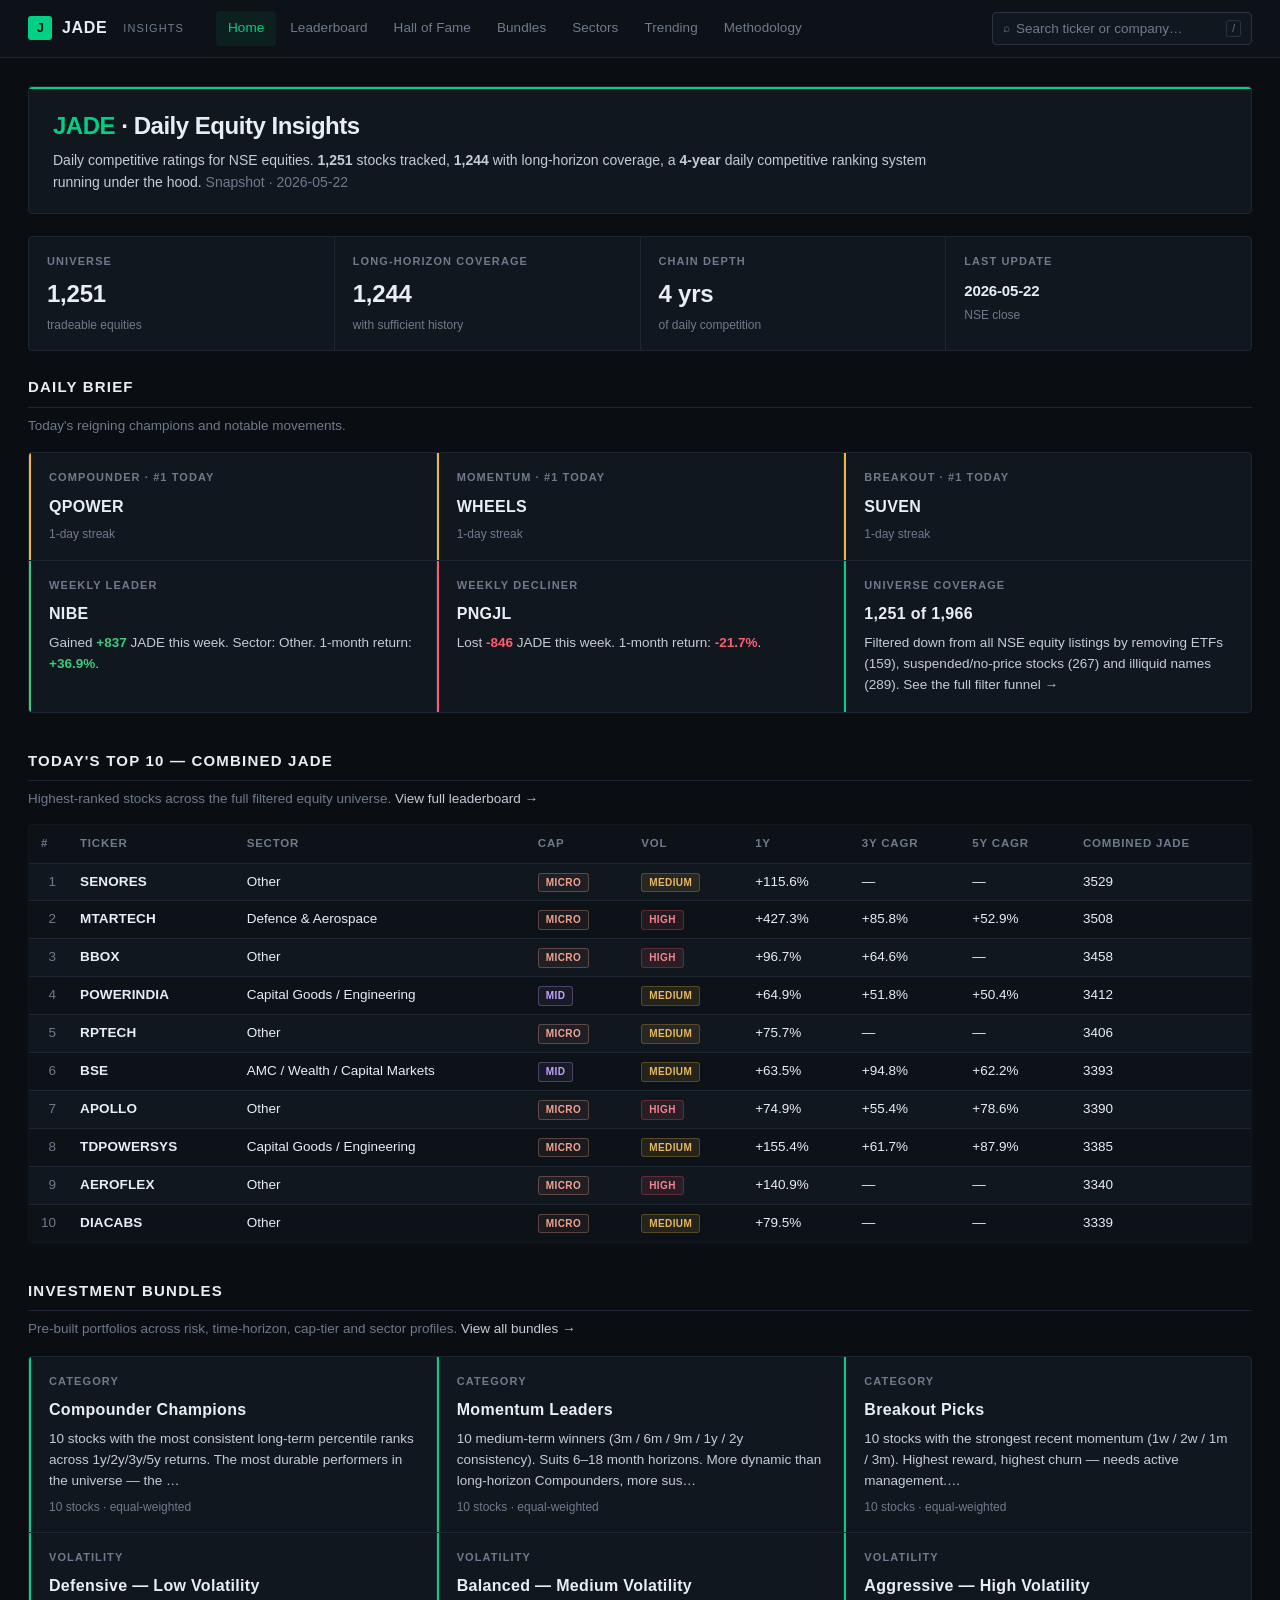
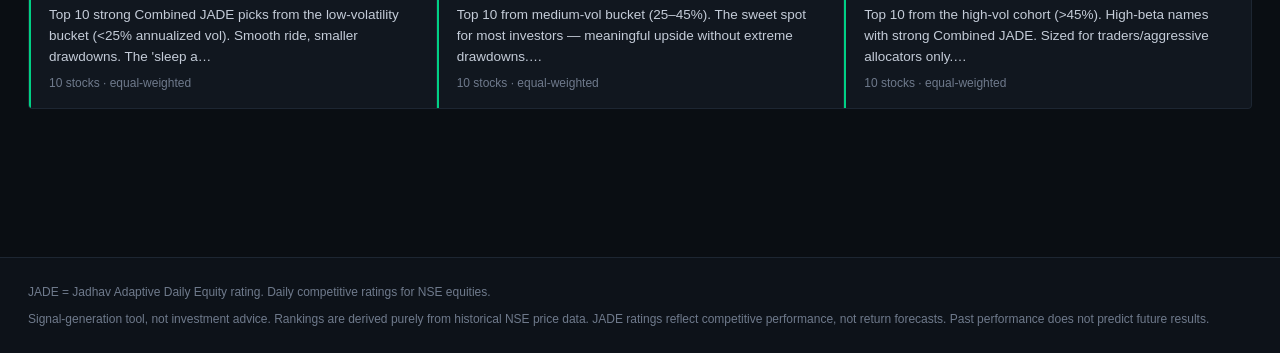
==== index.html @ 3bc1bd74 "update24th May 2026 - Nightly" ====
<!doctype html>
<html lang="en">
<head>
<meta charset="utf-8">
<meta name="viewport" content="width=device-width, initial-scale=1">
<title>Home — JADE Insights</title>
<link rel="stylesheet" href="css/site.css">
<script src="data.js"></script>
<script src="js/site.js" defer></script>

</head>
<body>

<div class="nav">
  <div class="nav-inner">
    <a class="brand" href="index.html">
      <span class="mark">J</span>
      <span class="logo">JADE</span>
      <span class="tagline">Insights</span>
    </a>
    <div class="nav-links"><a href="index.html" class="active">Home</a><a href="leaderboard.html" class="">Leaderboard</a><a href="hall_of_fame.html" class="">Hall of Fame</a><a href="bundles.html" class="">Bundles</a><a href="sectors.html" class="">Sectors</a><a href="trending.html" class="">Trending</a><a href="methodology.html" class="">Methodology</a></div>
    <div class="nav-search">
      <span class="icon">⌕</span>
      <input id="global-search" type="text" placeholder="Search ticker or company…"
             autocomplete="off" spellcheck="false" />
      <span class="kbd">/</span>
      <div id="search-dropdown"></div>
    </div>
  </div>
</div>

<main>

<section class="hero">
  <h1><span class="accent">JADE</span> · Daily Equity Insights</h1>
  <p>Daily competitive ratings for NSE equities. <b>1,251</b> stocks tracked,
     <b>1,244</b> with long-horizon coverage,
     a <b>4-year</b> daily competitive ranking system running under the hood.
     <span class="dim">Snapshot · 2026-05-22</span></p>
</section>

<div class="stat-strip">
  <div class="stat-card">
    <div class="lbl">Universe</div>
    <div class="val">1,251</div>
    <div class="sub">tradeable equities</div>
  </div>
  <div class="stat-card">
    <div class="lbl">Long-horizon coverage</div>
    <div class="val">1,244</div>
    <div class="sub">with sufficient history</div>
  </div>
  <div class="stat-card">
    <div class="lbl">Chain depth</div>
    <div class="val">4 yrs</div>
    <div class="sub">of daily competition</div>
  </div>
  <div class="stat-card">
    <div class="lbl">Last update</div>
    <div class="val" style="font-size:15px; margin-top:8px;">2026-05-22</div>
    <div class="sub">NSE close</div>
  </div>
</div>

<section>
  <h2>Daily Brief</h2>
  <p class="lead">Today's reigning champions and notable movements.</p>
  <div class="info-grid">
    <div class='info-tile accent-gold'><div class='label'>Compounder · #1 Today</div><div class='ticker'><a href='stock.html?t=QPOWER'>QPOWER</a></div><div class='sub'>1-day streak</div></div><div class='info-tile accent-gold'><div class='label'>Momentum · #1 Today</div><div class='ticker'><a href='stock.html?t=WHEELS'>WHEELS</a></div><div class='sub'>1-day streak</div></div><div class='info-tile accent-gold'><div class='label'>Breakout · #1 Today</div><div class='ticker'><a href='stock.html?t=SUVEN'>SUVEN</a></div><div class='sub'>1-day streak</div></div>
    <div class='info-tile accent-up'><div class='label'>Weekly Leader</div><div class='ticker'><a href='stock.html?t=NIBE'>NIBE</a></div><div class='body'>Gained <b class='up'>+837</b> JADE this week. Sector: Other. 1-month return: <b class='up'>+36.9%</b>.</div></div><div class='info-tile accent-down'><div class='label'>Weekly Decliner</div><div class='ticker'><a href='stock.html?t=PNGJL'>PNGJL</a></div><div class='body'>Lost <b class='down'>-846</b> JADE this week. 1-month return: <b class='down'>-21.7%</b>.</div></div><div class='info-tile accent'><div class='label'>Universe Coverage</div><div class='ticker'>1,251 of 1,966</div><div class='body'>Filtered down from all NSE equity listings by removing ETFs (159), suspended/no-price stocks (267) and illiquid names (289). <a href='methodology.html'>See the full filter funnel →</a></div></div>
  </div>
</section>

<section>
  <h2>Today's Top 10 — Combined JADE</h2>
  <p class="lead">Highest-ranked stocks across the full filtered equity universe.
    <a href="leaderboard.html">View full leaderboard →</a></p>
  <table class='t'><thead><tr><th>#</th><th>Ticker</th><th>Sector</th><th>Cap</th><th>Vol</th><th>1y</th><th>3y CAGR</th><th>5y CAGR</th><th>Combined JADE</th></tr></thead><tbody><tr><td class='rank'>1</td><td><a class="ticker-link" href="stock.html?t=SENORES">SENORES</a></td><td>Other</td><td><span class="tag cap-micro">micro</span></td><td class='dim'><span class="tag medium">medium</span></td><td>+115.6%</td><td>—</td><td>—</td><td>3529</td></tr><tr><td class='rank'>2</td><td><a class="ticker-link" href="stock.html?t=MTARTECH">MTARTECH</a></td><td>Defence & Aerospace</td><td><span class="tag cap-micro">micro</span></td><td class='dim'><span class="tag high">high</span></td><td>+427.3%</td><td>+85.8%</td><td>+52.9%</td><td>3508</td></tr><tr><td class='rank'>3</td><td><a class="ticker-link" href="stock.html?t=BBOX">BBOX</a></td><td>Other</td><td><span class="tag cap-micro">micro</span></td><td class='dim'><span class="tag high">high</span></td><td>+96.7%</td><td>+64.6%</td><td>—</td><td>3458</td></tr><tr><td class='rank'>4</td><td><a class="ticker-link" href="stock.html?t=POWERINDIA">POWERINDIA</a></td><td>Capital Goods / Engineering</td><td><span class="tag cap-mid">mid</span></td><td class='dim'><span class="tag medium">medium</span></td><td>+64.9%</td><td>+51.8%</td><td>+50.4%</td><td>3412</td></tr><tr><td class='rank'>5</td><td><a class="ticker-link" href="stock.html?t=RPTECH">RPTECH</a></td><td>Other</td><td><span class="tag cap-micro">micro</span></td><td class='dim'><span class="tag medium">medium</span></td><td>+75.7%</td><td>—</td><td>—</td><td>3406</td></tr><tr><td class='rank'>6</td><td><a class="ticker-link" href="stock.html?t=BSE">BSE</a></td><td>AMC / Wealth / Capital Markets</td><td><span class="tag cap-mid">mid</span></td><td class='dim'><span class="tag medium">medium</span></td><td>+63.5%</td><td>+94.8%</td><td>+62.2%</td><td>3393</td></tr><tr><td class='rank'>7</td><td><a class="ticker-link" href="stock.html?t=APOLLO">APOLLO</a></td><td>Other</td><td><span class="tag cap-micro">micro</span></td><td class='dim'><span class="tag high">high</span></td><td>+74.9%</td><td>+55.4%</td><td>+78.6%</td><td>3390</td></tr><tr><td class='rank'>8</td><td><a class="ticker-link" href="stock.html?t=TDPOWERSYS">TDPOWERSYS</a></td><td>Capital Goods / Engineering</td><td><span class="tag cap-micro">micro</span></td><td class='dim'><span class="tag medium">medium</span></td><td>+155.4%</td><td>+61.7%</td><td>+87.9%</td><td>3385</td></tr><tr><td class='rank'>9</td><td><a class="ticker-link" href="stock.html?t=AEROFLEX">AEROFLEX</a></td><td>Other</td><td><span class="tag cap-micro">micro</span></td><td class='dim'><span class="tag high">high</span></td><td>+140.9%</td><td>—</td><td>—</td><td>3340</td></tr><tr><td class='rank'>10</td><td><a class="ticker-link" href="stock.html?t=DIACABS">DIACABS</a></td><td>Other</td><td><span class="tag cap-micro">micro</span></td><td class='dim'><span class="tag medium">medium</span></td><td>+79.5%</td><td>—</td><td>—</td><td>3339</td></tr></tbody></table>
</section>

<section>
  <h2>Investment Bundles</h2>
  <p class="lead">Pre-built portfolios across risk, time-horizon, cap-tier and sector profiles.
    <a href="bundles.html">View all bundles →</a></p>
  <div class="info-grid">
    <div class='info-tile accent'><div class='label'>Category</div><div class='ticker'><a href='bundles.html#compounder_champions'>Compounder Champions</a></div><div class='body'>10 stocks with the most consistent long-term percentile ranks across 1y/2y/3y/5y returns. The most durable performers in the universe — the …</div><div class='sub'>10 stocks · equal-weighted</div></div><div class='info-tile accent'><div class='label'>Category</div><div class='ticker'><a href='bundles.html#momentum_leaders'>Momentum Leaders</a></div><div class='body'>10 medium-term winners (3m / 6m / 9m / 1y / 2y consistency). Suits 6–18 month horizons. More dynamic than long-horizon Compounders, more sus…</div><div class='sub'>10 stocks · equal-weighted</div></div><div class='info-tile accent'><div class='label'>Category</div><div class='ticker'><a href='bundles.html#breakout_picks'>Breakout Picks</a></div><div class='body'>10 stocks with the strongest recent momentum (1w / 2w / 1m / 3m). Highest reward, highest churn — needs active management.…</div><div class='sub'>10 stocks · equal-weighted</div></div><div class='info-tile accent'><div class='label'>Volatility</div><div class='ticker'><a href='bundles.html#defensive_low_vol'>Defensive — Low Volatility</a></div><div class='body'>Top 10 strong Combined JADE picks from the low-volatility bucket (&lt;25% annualized vol). Smooth ride, smaller drawdowns. The &#x27;sleep a…</div><div class='sub'>10 stocks · equal-weighted</div></div><div class='info-tile accent'><div class='label'>Volatility</div><div class='ticker'><a href='bundles.html#balanced_medium_vol'>Balanced — Medium Volatility</a></div><div class='body'>Top 10 from medium-vol bucket (25–45%). The sweet spot for most investors — meaningful upside without extreme drawdowns.…</div><div class='sub'>10 stocks · equal-weighted</div></div><div class='info-tile accent'><div class='label'>Volatility</div><div class='ticker'><a href='bundles.html#aggressive_high_vol'>Aggressive — High Volatility</a></div><div class='body'>Top 10 from the high-vol cohort (&gt;45%). High-beta names with strong Combined JADE. Sized for traders/aggressive allocators only.…</div><div class='sub'>10 stocks · equal-weighted</div></div>
  </div>
</section>

</main>

<footer>
  <div class="footer-inner">
    <div>JADE = Jadhav Adaptive Daily Equity rating.
    Daily competitive ratings for NSE equities.</div>
    <div style="margin-top:6px;">Signal-generation tool, not investment advice.
    Rankings are derived purely from historical NSE price data. JADE ratings reflect competitive
    performance, not return forecasts. Past performance does not predict future results.</div>
  </div>
</footer>

</body>
</html>
---- css/site.css ----
/* ==============================================================
   JADE Insights — refined financial terminal aesthetic
   Restrained palette · tabular numerics · hairline borders
   ============================================================== */
:root {
  --bg:        #0a0e13;
  --bg-2:      #0d1219;
  --panel:     #11171f;
  --panel-2:   #161d27;
  --panel-3:   #1c2531;
  --line:      #1d2632;
  --line-2:    #2a3441;
  --text:      #e8eef5;
  --text-2:    #c4ccd8;
  --dim:       #6f7a8c;
  --dim-2:     #4d5765;
  --accent:    #00d084;
  --accent-2:  #57e2ab;
  --accent-dim:#1a3a2c;
  --up:        #3ec97c;
  --down:      #ff5d6e;
  --gold:      #f0b73c;
  --warn:      #d9882b;
}
* { box-sizing: border-box; }
html, body {
  margin:0; padding:0;
  background: var(--bg);
  color: var(--text);
  font-family: ui-sans-serif, -apple-system, BlinkMacSystemFont,
               "Inter", "Helvetica Neue", Arial, sans-serif;
  font-size: 14.5px;
  line-height: 1.55;
  font-feature-settings: "tnum" 1, "ss01" 1;
  -webkit-font-smoothing: antialiased;
  -moz-osx-font-smoothing: grayscale;
}
a { color: var(--text-2); text-decoration:none; }
a:hover { color: var(--accent); }

/* ============= Top nav ============= */
.nav {
  background: var(--bg-2);
  border-bottom: 1px solid var(--line);
  position: sticky; top: 0; z-index: 50;
}
.nav-inner {
  max-width: 1480px; margin: 0 auto;
  display:flex; align-items:center;
  padding: 11px 28px;
  gap: 32px;
}
.brand {
  display:flex; align-items:center; gap: 10px;
  color: var(--text);
}
.brand .mark {
  width: 24px; height: 24px;
  background: var(--accent);
  border-radius: 3px;
  display: flex; align-items: center; justify-content: center;
  font-weight: 800; font-size: 13px; color: #0a0e13;
  letter-spacing: -0.04em;
  font-family: -apple-system, "Inter", sans-serif;
}
.brand .logo {
  font-weight: 700;
  color: var(--text);
  font-size: 16px;
  letter-spacing: 0.04em;
  text-transform: uppercase;
}
.brand .tagline {
  font-size: 11px;
  color: var(--dim);
  text-transform: uppercase;
  letter-spacing: 0.1em;
  margin-left: 6px;
}
.nav-links {
  display:flex; gap: 2px; flex-wrap:wrap;
  flex: 1;
}
.nav-links a {
  color: var(--dim);
  padding: 7px 12px;
  border-radius: 4px;
  font-size: 13.5px;
  font-weight: 500;
  letter-spacing: 0.005em;
}
.nav-links a:hover { color: var(--text); background: var(--panel-2); }
.nav-links a.active {
  color: var(--accent);
  background: rgba(0,208,132,0.07);
}

/* ============= Search with autocomplete ============= */
.nav-search {
  position: relative;
  background: var(--panel);
  border-radius: 4px;
  border: 1px solid var(--line-2);
  display: flex; align-items: center;
  padding: 0 10px;
  min-width: 260px;
}
.nav-search:focus-within {
  border-color: var(--accent);
}
.nav-search .icon {
  color: var(--dim); font-size: 12px; margin-right: 6px;
}
.nav-search input {
  background: transparent; border: none; color: var(--text);
  font-size: 13.5px; outline: none; flex: 1;
  padding: 8px 0;
}
.nav-search input::placeholder { color: var(--dim); }
.kbd {
  font-size: 10px; color: var(--dim);
  border: 1px solid var(--line-2);
  padding: 0px 5px; border-radius: 3px;
}
#search-dropdown {
  position: absolute;
  top: calc(100% + 4px);
  left: 0; right: 0;
  background: var(--panel);
  border: 1px solid var(--line-2);
  border-radius: 4px;
  max-height: 380px;
  overflow-y: auto;
  z-index: 200;
  box-shadow: 0 8px 24px rgba(0,0,0,0.5);
  display: none;
}
#search-dropdown.visible { display: block; }
.sr-item {
  padding: 9px 12px;
  cursor: pointer;
  border-bottom: 1px solid var(--line);
  display: flex;
  align-items: baseline;
  justify-content: space-between;
  gap: 12px;
  color: var(--text);
}
.sr-item:last-child { border-bottom: none; }
.sr-item:hover, .sr-item.selected { background: var(--panel-2); color: var(--accent); }
.sr-left { display: flex; flex-direction: column; gap: 2px; }
.sr-ticker { font-weight: 700; font-size: 13px; letter-spacing: 0.02em; }
.sr-meta { font-size: 11px; color: var(--dim); }
.sr-right {
  font-variant-numeric: tabular-nums;
  font-size: 12px; color: var(--dim);
  text-align: right;
}
.sr-right .jade { color: var(--accent); font-weight: 600; }
.sr-empty { padding: 14px; color: var(--dim); font-size: 12px; text-align: center; }

/* ============= Layout ============= */
main { max-width: 1480px; margin: 0 auto; padding: 28px 28px 64px; }
section { margin-bottom: 36px; }
section h2 {
  font-size: 15px; font-weight: 600;
  margin: 0 0 6px;
  text-transform: uppercase;
  letter-spacing: 0.08em;
  color: var(--text);
  padding-bottom: 8px;
  border-bottom: 1px solid var(--line);
}
section h3 {
  font-size: 14px; font-weight: 600;
  margin: 16px 0 8px;
  color: var(--text-2);
  letter-spacing: 0.01em;
}
section .lead { color: var(--dim); font-size: 13.5px; margin: 8px 0 14px; }

/* ============= Hero / Page top ============= */
.hero {
  border: 1px solid var(--line);
  background: var(--panel);
  padding: 20px 24px;
  margin-bottom: 22px;
  border-radius: 4px;
  position: relative;
  overflow: hidden;
}
.hero::before {
  content: "";
  position: absolute; top: 0; left: 0; right: 0; height: 2px;
  background: var(--accent);
}
.hero h1 {
  font-size: 24px; margin: 0 0 6px;
  font-weight: 700; letter-spacing: -0.02em; color: var(--text);
}
.hero .accent { color: var(--accent); }
.hero p { color: var(--text-2); margin: 0; font-size: 14px; max-width: 920px; line-height: 1.55; }

/* ============= Stat tiles ============= */
.stat-strip {
  display: grid; grid-template-columns: repeat(4,1fr); gap: 1px;
  background: var(--line);
  border: 1px solid var(--line);
  border-radius: 4px;
  overflow: hidden;
  margin-bottom: 24px;
}
@media (max-width: 900px) { .stat-strip { grid-template-columns: 1fr 1fr; } }
.stat-card {
  background: var(--panel);
  padding: 16px 18px;
}
.stat-card .lbl {
  color: var(--dim); font-size: 11px;
  text-transform: uppercase; letter-spacing: 0.1em;
  font-weight: 600;
}
.stat-card .val {
  font-size: 24px; font-weight: 700; margin-top: 4px;
  color: var(--text);
  font-variant-numeric: tabular-nums;
  letter-spacing: -0.01em;
}
.stat-card .sub { color: var(--dim); font-size: 12px; margin-top: 4px; }

/* ============= Tables ============= */
table.t {
  width: 100%; border-collapse: collapse; font-size: 13.5px;
  background: var(--panel);
  border: 1px solid var(--line);
  border-radius: 4px; overflow: hidden;
  font-variant-numeric: tabular-nums;
}
table.t thead th {
  background: var(--bg-2);
  text-align: left; padding: 10px 12px;
  font-weight: 600; color: var(--dim);
  font-size: 11.5px;
  text-transform: uppercase; letter-spacing: 0.07em;
  border-bottom: 1px solid var(--line);
  cursor: pointer; user-select: none;
  white-space: nowrap;
}
table.t thead th:hover { color: var(--text); }
table.t thead th.sorted-asc,
table.t thead th.sorted-desc { color: var(--accent); }
table.t thead th.sorted-asc::after { content: " \2191"; }
table.t thead th.sorted-desc::after { content: " \2193"; }
table.t td {
  padding: 8px 12px;
  border-bottom: 1px solid var(--line);
  white-space: nowrap;
}
table.t tbody tr:nth-child(even) { background: var(--bg-2); }
table.t tbody tr:hover { background: var(--panel-3); }
table.t tr:last-child td { border-bottom: none; }
table.t .rank {
  color: var(--dim); text-align: right;
  font-variant-numeric: tabular-nums;
  width: 38px;
}
table.t .ticker-link {
  font-weight: 700;
  color: var(--text);
  letter-spacing: 0.01em;
}
table.t .ticker-link:hover { color: var(--accent); }
table.t td.up   { color: var(--up); }
table.t td.down { color: var(--down); }
table.t td.dim  { color: var(--dim); }
table.t .num    { text-align: right; }

/* ============= Tags & pills ============= */
.tag {
  display: inline-block;
  padding: 1px 7px;
  border-radius: 3px;
  font-size: 10px;
  font-weight: 600;
  letter-spacing: 0.04em;
  text-transform: uppercase;
  border: 1px solid transparent;
}
.tag.low    { background: rgba(62,201,124,0.10); color: #6dd99e; border-color: rgba(62,201,124,0.25); }
.tag.medium { background: rgba(240,183,60,0.10); color: #e5b863; border-color: rgba(240,183,60,0.25); }
.tag.high   { background: rgba(255,93,110,0.10); color: #f48692; border-color: rgba(255,93,110,0.25); }
.tag.cap-large { color: #9fbedb; border-color: rgba(159,190,219,0.30); background: rgba(159,190,219,0.06); }
.tag.cap-mid   { color: #c4a3ff; border-color: rgba(196,163,255,0.30); background: rgba(196,163,255,0.06); }
.tag.cap-small { color: #e5d65e; border-color: rgba(229,214,94,0.30); background: rgba(229,214,94,0.06); }
.tag.cap-micro { color: #f0a48e; border-color: rgba(240,164,142,0.30); background: rgba(240,164,142,0.06); }
.tag.crown { color: var(--gold); border-color: rgba(240,183,60,0.35); background: rgba(240,183,60,0.08); }

/* ============= Information cards (dashboard-style, replaces news cards) ============= */
.info-grid {
  display: grid; grid-template-columns: repeat(3, 1fr);
  gap: 1px;
  background: var(--line);
  border: 1px solid var(--line);
  border-radius: 4px;
  overflow: hidden;
  margin: 16px 0;
}
@media (max-width: 1100px) { .info-grid { grid-template-columns: 1fr 1fr; } }
@media (max-width: 700px)  { .info-grid { grid-template-columns: 1fr; } }

/* 4-column variant — for places like HOF "Today's #1s" where we have
   exactly 4 cards (classical/rapid/blitz/combined) and don't want
   wrapping to leave empty cells. */
.info-grid-4 {
  display: grid; grid-template-columns: repeat(4, 1fr);
  gap: 1px;
  background: var(--line);
  border: 1px solid var(--line);
  border-radius: 4px;
  overflow: hidden;
  margin: 16px 0;
}
@media (max-width: 1100px) { .info-grid-4 { grid-template-columns: 1fr 1fr; } }
@media (max-width: 700px)  { .info-grid-4 { grid-template-columns: 1fr; } }

.info-tile {
  background: var(--panel);
  padding: 16px 18px;
  position: relative;
}
.info-tile .label {
  font-size: 11px;
  color: var(--dim);
  text-transform: uppercase;
  letter-spacing: 0.1em;
  font-weight: 600;
  margin-bottom: 8px;
}
.info-tile .ticker {
  font-weight: 700;
  font-size: 16px;
  color: var(--text);
  letter-spacing: 0.02em;
}
.info-tile .ticker a { color: var(--text); }
.info-tile .ticker a:hover { color: var(--accent); }
.info-tile .body {
  color: var(--text-2); font-size: 13.5px; line-height: 1.55;
  margin-top: 6px;
}
.info-tile .sub { color: var(--dim); font-size: 12px; margin-top: 6px; }
.info-tile.accent-up   { border-left: 2px solid var(--up); }
.info-tile.accent-down { border-left: 2px solid var(--down); }
.info-tile.accent-gold { border-left: 2px solid var(--gold); }
.info-tile.accent      { border-left: 2px solid var(--accent); }

/* ============= Bundle ============= */
.bundle {
  background: var(--panel);
  border: 1px solid var(--line);
  border-radius: 4px;
  padding: 16px 20px;
  margin-bottom: 14px;
}
.bundle.gold { border-color: rgba(240,183,60,0.35); }
.bundle-head { display: flex; justify-content: space-between; flex-wrap: wrap; align-items: baseline; gap: 12px; }
.bundle-head h3 {
  margin: 0; font-size: 15px; color: var(--text);
  font-weight: 700; letter-spacing: 0.01em;
  text-transform: none;
}
.bundle-meta { color: var(--dim); font-size: 12px; text-transform: uppercase; letter-spacing: 0.08em; }
.bundle-thesis { color: var(--text-2); font-size: 13.5px; margin: 8px 0 12px; }
.pill-row { display: flex; flex-wrap: wrap; gap: 6px; margin-bottom: 10px; }
.pill {
  display: inline-block;
  padding: 3px 10px;
  border-radius: 3px;
  background: var(--panel-2);
  color: var(--dim);
  font-size: 11px;
  font-weight: 600;
  font-variant-numeric: tabular-nums;
  border: 1px solid var(--line);
}
.pill.up { background: rgba(62,201,124,0.10); color: var(--up); border-color: rgba(62,201,124,0.25); }
.pill.down { background: rgba(255,93,110,0.10); color: var(--down); border-color: rgba(255,93,110,0.25); }

/* ============= Tabs ============= */
.tabs {
  display: flex; gap: 0;
  border-bottom: 1px solid var(--line);
  margin-bottom: 14px;
}
.tabs button {
  background: transparent; border: none;
  color: var(--dim); font-size: 13px; font-weight: 600;
  padding: 11px 20px; cursor: pointer;
  border-bottom: 2px solid transparent;
  margin-bottom: -1px;
  text-transform: uppercase;
  letter-spacing: 0.08em;
}
.tabs button.active {
  color: var(--accent);
  border-bottom-color: var(--accent);
}
.tabs button:hover { color: var(--text); }

/* ============= Filter bar ============= */
.filter-bar {
  display: flex; flex-wrap: wrap; gap: 8px;
  margin-bottom: 14px;
}
.filter-bar select, .filter-bar input {
  background: var(--panel); border: 1px solid var(--line-2);
  color: var(--text); padding: 6px 10px; border-radius: 3px;
  font-size: 12px;
}

/* ============= Stock detail header ============= */
.stock-head {
  border: 1px solid var(--line);
  background: var(--panel);
  padding: 24px 28px; margin-bottom: 20px;
  border-radius: 4px;
  position: relative;
  overflow: hidden;
}
.stock-head::before {
  content: "";
  position: absolute; top: 0; left: 0; right: 0; height: 2px;
  background: var(--accent);
}
.stock-head .symbol {
  font-size: 32px; font-weight: 700;
  letter-spacing: -0.02em; color: var(--text);
}
.stock-head .price {
  font-size: 20px; color: var(--accent);
  margin-left: 14px; font-weight: 600;
  font-variant-numeric: tabular-nums;
}
.stock-head .meta { color: var(--dim); font-size: 12.5px; margin-top: 10px; }
.stock-head .meta b { color: var(--text-2); }

.score-grid {
  display: grid; grid-template-columns: repeat(4,1fr); gap: 1px;
  background: var(--line);
  border: 1px solid var(--line);
  border-radius: 4px;
  overflow: hidden;
  margin: 16px 0;
}
@media (max-width: 900px) { .score-grid { grid-template-columns: 1fr 1fr; } }
.score-card {
  background: var(--panel);
  padding: 14px 16px;
}
.score-card .lbl {
  color: var(--dim); font-size: 11px;
  text-transform: uppercase; letter-spacing: 0.1em;
  font-weight: 600;
}
.score-card .big {
  font-size: 28px; font-weight: 700; margin-top: 4px;
  color: var(--text);
  font-variant-numeric: tabular-nums;
  letter-spacing: -0.01em;
}
.score-card .sub { color: var(--dim); font-size: 12px; margin-top: 4px; }
.score-card .rank-badge {
  display: inline-block; background: var(--panel-2); color: var(--accent);
  padding: 2px 8px; border-radius: 3px; font-size: 11px; font-weight: 600;
  margin-left: 6px;
  border: 1px solid var(--line-2);
}

.returns-table { width: 100%; margin: 12px 0;
                  border: 1px solid var(--line); border-radius: 4px; overflow: hidden;
                  background: var(--panel); }
.returns-table th, .returns-table td {
  padding: 8px 12px; border-bottom: 1px solid var(--line);
  text-align: right; font-size: 13.5px;
  font-variant-numeric: tabular-nums;
}
.returns-table th:first-child, .returns-table td:first-child {
  text-align: left; color: var(--dim);
  font-weight: 600;
  letter-spacing: 0.04em;
  font-size: 11px;
  text-transform: uppercase;
}
.returns-table tr:last-child td { border-bottom: none; }
.returns-table tbody tr:nth-child(even) { background: var(--bg-2); }

/* ============= Footer ============= */
footer {
  border-top: 1px solid var(--line); margin-top: 48px;
  padding: 24px 28px; color: var(--dim); font-size: 12px;
  background: var(--bg-2);
}
footer .footer-inner { max-width: 1480px; margin: 0 auto; line-height: 1.7; }

/* ============= Utility ============= */
.dim { color: var(--dim); }
.up  { color: var(--up); }
.down { color: var(--down); }
.center { text-align: center; }
.muted { color: var(--dim); font-size: 10.5px; }
.spacer { height: 14px; }
.grid2 { display: grid; grid-template-columns: 1fr 1fr; gap: 16px; }
.grid3 { display: grid; grid-template-columns: 1fr 1fr 1fr; gap: 16px; }
@media (max-width: 1000px) { .grid2, .grid3 { grid-template-columns: 1fr; } }
.num { font-variant-numeric: tabular-nums; }

/* ============= Methodology page tweaks ============= */
.method-card {
  background: var(--panel);
  border: 1px solid var(--line);
  padding: 18px 22px;
  border-radius: 4px;
  margin-bottom: 14px;
}
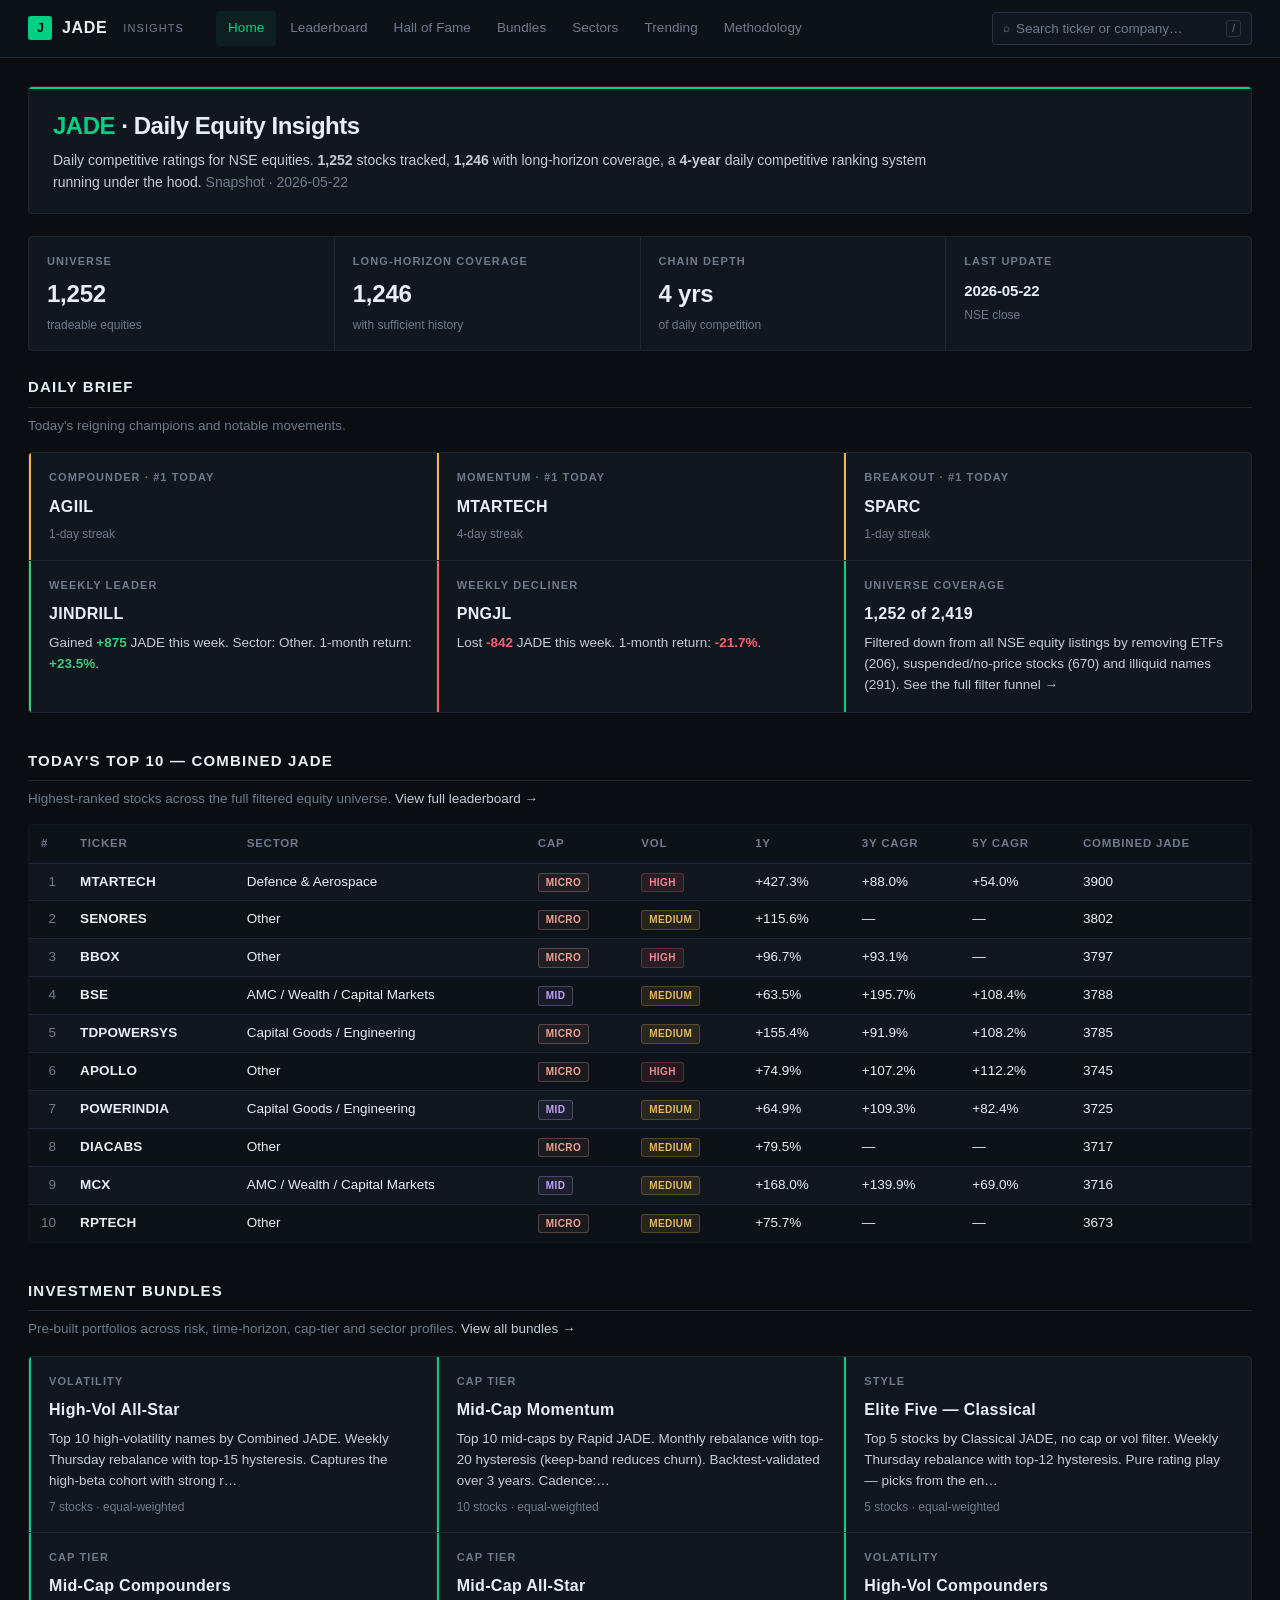
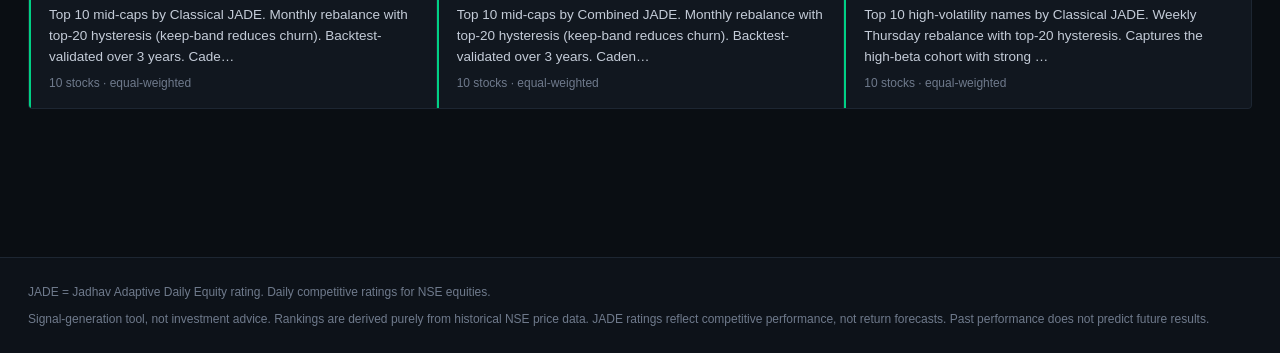
==== commit 3a73d052: "26th May 2026 Update" ====
--- a/index.html
+++ b/index.html
@@ -33,8 +33,8 @@
 
 <section class="hero">
   <h1><span class="accent">JADE</span> · Daily Equity Insights</h1>
-  <p>Daily competitive ratings for NSE equities. <b>1,251</b> stocks tracked,
-     <b>1,244</b> with long-horizon coverage,
+  <p>Daily competitive ratings for NSE equities. <b>1,252</b> stocks tracked,
+     <b>1,246</b> with long-horizon coverage,
      a <b>4-year</b> daily competitive ranking system running under the hood.
      <span class="dim">Snapshot · 2026-05-22</span></p>
 </section>
@@ -42,12 +42,12 @@
 <div class="stat-strip">
   <div class="stat-card">
     <div class="lbl">Universe</div>
-    <div class="val">1,251</div>
+    <div class="val">1,252</div>
     <div class="sub">tradeable equities</div>
   </div>
   <div class="stat-card">
     <div class="lbl">Long-horizon coverage</div>
-    <div class="val">1,244</div>
+    <div class="val">1,246</div>
     <div class="sub">with sufficient history</div>
   </div>
   <div class="stat-card">
@@ -66,8 +66,8 @@
   <h2>Daily Brief</h2>
   <p class="lead">Today's reigning champions and notable movements.</p>
   <div class="info-grid">
-    <div class='info-tile accent-gold'><div class='label'>Compounder · #1 Today</div><div class='ticker'><a href='stock.html?t=QPOWER'>QPOWER</a></div><div class='sub'>1-day streak</div></div><div class='info-tile accent-gold'><div class='label'>Momentum · #1 Today</div><div class='ticker'><a href='stock.html?t=WHEELS'>WHEELS</a></div><div class='sub'>1-day streak</div></div><div class='info-tile accent-gold'><div class='label'>Breakout · #1 Today</div><div class='ticker'><a href='stock.html?t=SUVEN'>SUVEN</a></div><div class='sub'>1-day streak</div></div>
-    <div class='info-tile accent-up'><div class='label'>Weekly Leader</div><div class='ticker'><a href='stock.html?t=NIBE'>NIBE</a></div><div class='body'>Gained <b class='up'>+837</b> JADE this week. Sector: Other. 1-month return: <b class='up'>+36.9%</b>.</div></div><div class='info-tile accent-down'><div class='label'>Weekly Decliner</div><div class='ticker'><a href='stock.html?t=PNGJL'>PNGJL</a></div><div class='body'>Lost <b class='down'>-846</b> JADE this week. 1-month return: <b class='down'>-21.7%</b>.</div></div><div class='info-tile accent'><div class='label'>Universe Coverage</div><div class='ticker'>1,251 of 1,966</div><div class='body'>Filtered down from all NSE equity listings by removing ETFs (159), suspended/no-price stocks (267) and illiquid names (289). <a href='methodology.html'>See the full filter funnel →</a></div></div>
+    <div class='info-tile accent-gold'><div class='label'>Compounder · #1 Today</div><div class='ticker'><a href='stock.html?t=AGIIL'>AGIIL</a></div><div class='sub'>1-day streak</div></div><div class='info-tile accent-gold'><div class='label'>Momentum · #1 Today</div><div class='ticker'><a href='stock.html?t=MTARTECH'>MTARTECH</a></div><div class='sub'>4-day streak</div></div><div class='info-tile accent-gold'><div class='label'>Breakout · #1 Today</div><div class='ticker'><a href='stock.html?t=SPARC'>SPARC</a></div><div class='sub'>1-day streak</div></div>
+    <div class='info-tile accent-up'><div class='label'>Weekly Leader</div><div class='ticker'><a href='stock.html?t=JINDRILL'>JINDRILL</a></div><div class='body'>Gained <b class='up'>+875</b> JADE this week. Sector: Other. 1-month return: <b class='up'>+23.5%</b>.</div></div><div class='info-tile accent-down'><div class='label'>Weekly Decliner</div><div class='ticker'><a href='stock.html?t=PNGJL'>PNGJL</a></div><div class='body'>Lost <b class='down'>-842</b> JADE this week. 1-month return: <b class='down'>-21.7%</b>.</div></div><div class='info-tile accent'><div class='label'>Universe Coverage</div><div class='ticker'>1,252 of 2,419</div><div class='body'>Filtered down from all NSE equity listings by removing ETFs (206), suspended/no-price stocks (670) and illiquid names (291). <a href='methodology.html'>See the full filter funnel →</a></div></div>
   </div>
 </section>
 
@@ -75,7 +75,7 @@
   <h2>Today's Top 10 — Combined JADE</h2>
   <p class="lead">Highest-ranked stocks across the full filtered equity universe.
     <a href="leaderboard.html">View full leaderboard →</a></p>
-  <table class='t'><thead><tr><th>#</th><th>Ticker</th><th>Sector</th><th>Cap</th><th>Vol</th><th>1y</th><th>3y CAGR</th><th>5y CAGR</th><th>Combined JADE</th></tr></thead><tbody><tr><td class='rank'>1</td><td><a class="ticker-link" href="stock.html?t=SENORES">SENORES</a></td><td>Other</td><td><span class="tag cap-micro">micro</span></td><td class='dim'><span class="tag medium">medium</span></td><td>+115.6%</td><td>—</td><td>—</td><td>3529</td></tr><tr><td class='rank'>2</td><td><a class="ticker-link" href="stock.html?t=MTARTECH">MTARTECH</a></td><td>Defence & Aerospace</td><td><span class="tag cap-micro">micro</span></td><td class='dim'><span class="tag high">high</span></td><td>+427.3%</td><td>+85.8%</td><td>+52.9%</td><td>3508</td></tr><tr><td class='rank'>3</td><td><a class="ticker-link" href="stock.html?t=BBOX">BBOX</a></td><td>Other</td><td><span class="tag cap-micro">micro</span></td><td class='dim'><span class="tag high">high</span></td><td>+96.7%</td><td>+64.6%</td><td>—</td><td>3458</td></tr><tr><td class='rank'>4</td><td><a class="ticker-link" href="stock.html?t=POWERINDIA">POWERINDIA</a></td><td>Capital Goods / Engineering</td><td><span class="tag cap-mid">mid</span></td><td class='dim'><span class="tag medium">medium</span></td><td>+64.9%</td><td>+51.8%</td><td>+50.4%</td><td>3412</td></tr><tr><td class='rank'>5</td><td><a class="ticker-link" href="stock.html?t=RPTECH">RPTECH</a></td><td>Other</td><td><span class="tag cap-micro">micro</span></td><td class='dim'><span class="tag medium">medium</span></td><td>+75.7%</td><td>—</td><td>—</td><td>3406</td></tr><tr><td class='rank'>6</td><td><a class="ticker-link" href="stock.html?t=BSE">BSE</a></td><td>AMC / Wealth / Capital Markets</td><td><span class="tag cap-mid">mid</span></td><td class='dim'><span class="tag medium">medium</span></td><td>+63.5%</td><td>+94.8%</td><td>+62.2%</td><td>3393</td></tr><tr><td class='rank'>7</td><td><a class="ticker-link" href="stock.html?t=APOLLO">APOLLO</a></td><td>Other</td><td><span class="tag cap-micro">micro</span></td><td class='dim'><span class="tag high">high</span></td><td>+74.9%</td><td>+55.4%</td><td>+78.6%</td><td>3390</td></tr><tr><td class='rank'>8</td><td><a class="ticker-link" href="stock.html?t=TDPOWERSYS">TDPOWERSYS</a></td><td>Capital Goods / Engineering</td><td><span class="tag cap-micro">micro</span></td><td class='dim'><span class="tag medium">medium</span></td><td>+155.4%</td><td>+61.7%</td><td>+87.9%</td><td>3385</td></tr><tr><td class='rank'>9</td><td><a class="ticker-link" href="stock.html?t=AEROFLEX">AEROFLEX</a></td><td>Other</td><td><span class="tag cap-micro">micro</span></td><td class='dim'><span class="tag high">high</span></td><td>+140.9%</td><td>—</td><td>—</td><td>3340</td></tr><tr><td class='rank'>10</td><td><a class="ticker-link" href="stock.html?t=DIACABS">DIACABS</a></td><td>Other</td><td><span class="tag cap-micro">micro</span></td><td class='dim'><span class="tag medium">medium</span></td><td>+79.5%</td><td>—</td><td>—</td><td>3339</td></tr></tbody></table>
+  <table class='t'><thead><tr><th>#</th><th>Ticker</th><th>Sector</th><th>Cap</th><th>Vol</th><th>1y</th><th>3y CAGR</th><th>5y CAGR</th><th>Combined JADE</th></tr></thead><tbody><tr><td class='rank'>1</td><td><a class="ticker-link" href="stock.html?t=MTARTECH">MTARTECH</a></td><td>Defence & Aerospace</td><td><span class="tag cap-micro">micro</span></td><td class='dim'><span class="tag high">high</span></td><td>+427.3%</td><td>+88.0%</td><td>+54.0%</td><td>3900</td></tr><tr><td class='rank'>2</td><td><a class="ticker-link" href="stock.html?t=SENORES">SENORES</a></td><td>Other</td><td><span class="tag cap-micro">micro</span></td><td class='dim'><span class="tag medium">medium</span></td><td>+115.6%</td><td>—</td><td>—</td><td>3802</td></tr><tr><td class='rank'>3</td><td><a class="ticker-link" href="stock.html?t=BBOX">BBOX</a></td><td>Other</td><td><span class="tag cap-micro">micro</span></td><td class='dim'><span class="tag high">high</span></td><td>+96.7%</td><td>+93.1%</td><td>—</td><td>3797</td></tr><tr><td class='rank'>4</td><td><a class="ticker-link" href="stock.html?t=BSE">BSE</a></td><td>AMC / Wealth / Capital Markets</td><td><span class="tag cap-mid">mid</span></td><td class='dim'><span class="tag medium">medium</span></td><td>+63.5%</td><td>+195.7%</td><td>+108.4%</td><td>3788</td></tr><tr><td class='rank'>5</td><td><a class="ticker-link" href="stock.html?t=TDPOWERSYS">TDPOWERSYS</a></td><td>Capital Goods / Engineering</td><td><span class="tag cap-micro">micro</span></td><td class='dim'><span class="tag medium">medium</span></td><td>+155.4%</td><td>+91.9%</td><td>+108.2%</td><td>3785</td></tr><tr><td class='rank'>6</td><td><a class="ticker-link" href="stock.html?t=APOLLO">APOLLO</a></td><td>Other</td><td><span class="tag cap-micro">micro</span></td><td class='dim'><span class="tag high">high</span></td><td>+74.9%</td><td>+107.2%</td><td>+112.2%</td><td>3745</td></tr><tr><td class='rank'>7</td><td><a class="ticker-link" href="stock.html?t=POWERINDIA">POWERINDIA</a></td><td>Capital Goods / Engineering</td><td><span class="tag cap-mid">mid</span></td><td class='dim'><span class="tag medium">medium</span></td><td>+64.9%</td><td>+109.3%</td><td>+82.4%</td><td>3725</td></tr><tr><td class='rank'>8</td><td><a class="ticker-link" href="stock.html?t=DIACABS">DIACABS</a></td><td>Other</td><td><span class="tag cap-micro">micro</span></td><td class='dim'><span class="tag medium">medium</span></td><td>+79.5%</td><td>—</td><td>—</td><td>3717</td></tr><tr><td class='rank'>9</td><td><a class="ticker-link" href="stock.html?t=MCX">MCX</a></td><td>AMC / Wealth / Capital Markets</td><td><span class="tag cap-mid">mid</span></td><td class='dim'><span class="tag medium">medium</span></td><td>+168.0%</td><td>+139.9%</td><td>+69.0%</td><td>3716</td></tr><tr><td class='rank'>10</td><td><a class="ticker-link" href="stock.html?t=RPTECH">RPTECH</a></td><td>Other</td><td><span class="tag cap-micro">micro</span></td><td class='dim'><span class="tag medium">medium</span></td><td>+75.7%</td><td>—</td><td>—</td><td>3673</td></tr></tbody></table>
 </section>
 
 <section>
@@ -83,7 +83,7 @@
   <p class="lead">Pre-built portfolios across risk, time-horizon, cap-tier and sector profiles.
     <a href="bundles.html">View all bundles →</a></p>
   <div class="info-grid">
-    <div class='info-tile accent'><div class='label'>Category</div><div class='ticker'><a href='bundles.html#compounder_champions'>Compounder Champions</a></div><div class='body'>10 stocks with the most consistent long-term percentile ranks across 1y/2y/3y/5y returns. The most durable performers in the universe — the …</div><div class='sub'>10 stocks · equal-weighted</div></div><div class='info-tile accent'><div class='label'>Category</div><div class='ticker'><a href='bundles.html#momentum_leaders'>Momentum Leaders</a></div><div class='body'>10 medium-term winners (3m / 6m / 9m / 1y / 2y consistency). Suits 6–18 month horizons. More dynamic than long-horizon Compounders, more sus…</div><div class='sub'>10 stocks · equal-weighted</div></div><div class='info-tile accent'><div class='label'>Category</div><div class='ticker'><a href='bundles.html#breakout_picks'>Breakout Picks</a></div><div class='body'>10 stocks with the strongest recent momentum (1w / 2w / 1m / 3m). Highest reward, highest churn — needs active management.…</div><div class='sub'>10 stocks · equal-weighted</div></div><div class='info-tile accent'><div class='label'>Volatility</div><div class='ticker'><a href='bundles.html#defensive_low_vol'>Defensive — Low Volatility</a></div><div class='body'>Top 10 strong Combined JADE picks from the low-volatility bucket (&lt;25% annualized vol). Smooth ride, smaller drawdowns. The &#x27;sleep a…</div><div class='sub'>10 stocks · equal-weighted</div></div><div class='info-tile accent'><div class='label'>Volatility</div><div class='ticker'><a href='bundles.html#balanced_medium_vol'>Balanced — Medium Volatility</a></div><div class='body'>Top 10 from medium-vol bucket (25–45%). The sweet spot for most investors — meaningful upside without extreme drawdowns.…</div><div class='sub'>10 stocks · equal-weighted</div></div><div class='info-tile accent'><div class='label'>Volatility</div><div class='ticker'><a href='bundles.html#aggressive_high_vol'>Aggressive — High Volatility</a></div><div class='body'>Top 10 from the high-vol cohort (&gt;45%). High-beta names with strong Combined JADE. Sized for traders/aggressive allocators only.…</div><div class='sub'>10 stocks · equal-weighted</div></div>
+    <div class='info-tile accent'><div class='label'>Volatility</div><div class='ticker'><a href='bundles.html#high_vol_all_star'>High-Vol All-Star</a></div><div class='body'>Top 10 high-volatility names by Combined JADE. Weekly Thursday rebalance with top-15 hysteresis. Captures the high-beta cohort with strong r…</div><div class='sub'>7 stocks · equal-weighted</div></div><div class='info-tile accent'><div class='label'>Cap Tier</div><div class='ticker'><a href='bundles.html#mid_cap_momentum'>Mid-Cap Momentum</a></div><div class='body'>Top 10 mid-caps by Rapid JADE. Monthly rebalance with top-20 hysteresis (keep-band reduces churn). Backtest-validated over 3 years. Cadence:…</div><div class='sub'>10 stocks · equal-weighted</div></div><div class='info-tile accent'><div class='label'>Style</div><div class='ticker'><a href='bundles.html#elite_five_classical'>Elite Five — Classical</a></div><div class='body'>Top 5 stocks by Classical JADE, no cap or vol filter. Weekly Thursday rebalance with top-12 hysteresis. Pure rating play — picks from the en…</div><div class='sub'>5 stocks · equal-weighted</div></div><div class='info-tile accent'><div class='label'>Cap Tier</div><div class='ticker'><a href='bundles.html#mid_cap_compounders'>Mid-Cap Compounders</a></div><div class='body'>Top 10 mid-caps by Classical JADE. Monthly rebalance with top-20 hysteresis (keep-band reduces churn). Backtest-validated over 3 years. Cade…</div><div class='sub'>10 stocks · equal-weighted</div></div><div class='info-tile accent'><div class='label'>Cap Tier</div><div class='ticker'><a href='bundles.html#mid_cap_all_star'>Mid-Cap All-Star</a></div><div class='body'>Top 10 mid-caps by Combined JADE. Monthly rebalance with top-20 hysteresis (keep-band reduces churn). Backtest-validated over 3 years. Caden…</div><div class='sub'>10 stocks · equal-weighted</div></div><div class='info-tile accent'><div class='label'>Volatility</div><div class='ticker'><a href='bundles.html#high_vol_compounders'>High-Vol Compounders</a></div><div class='body'>Top 10 high-volatility names by Classical JADE. Weekly Thursday rebalance with top-20 hysteresis. Captures the high-beta cohort with strong …</div><div class='sub'>10 stocks · equal-weighted</div></div>
   </div>
 </section>
 
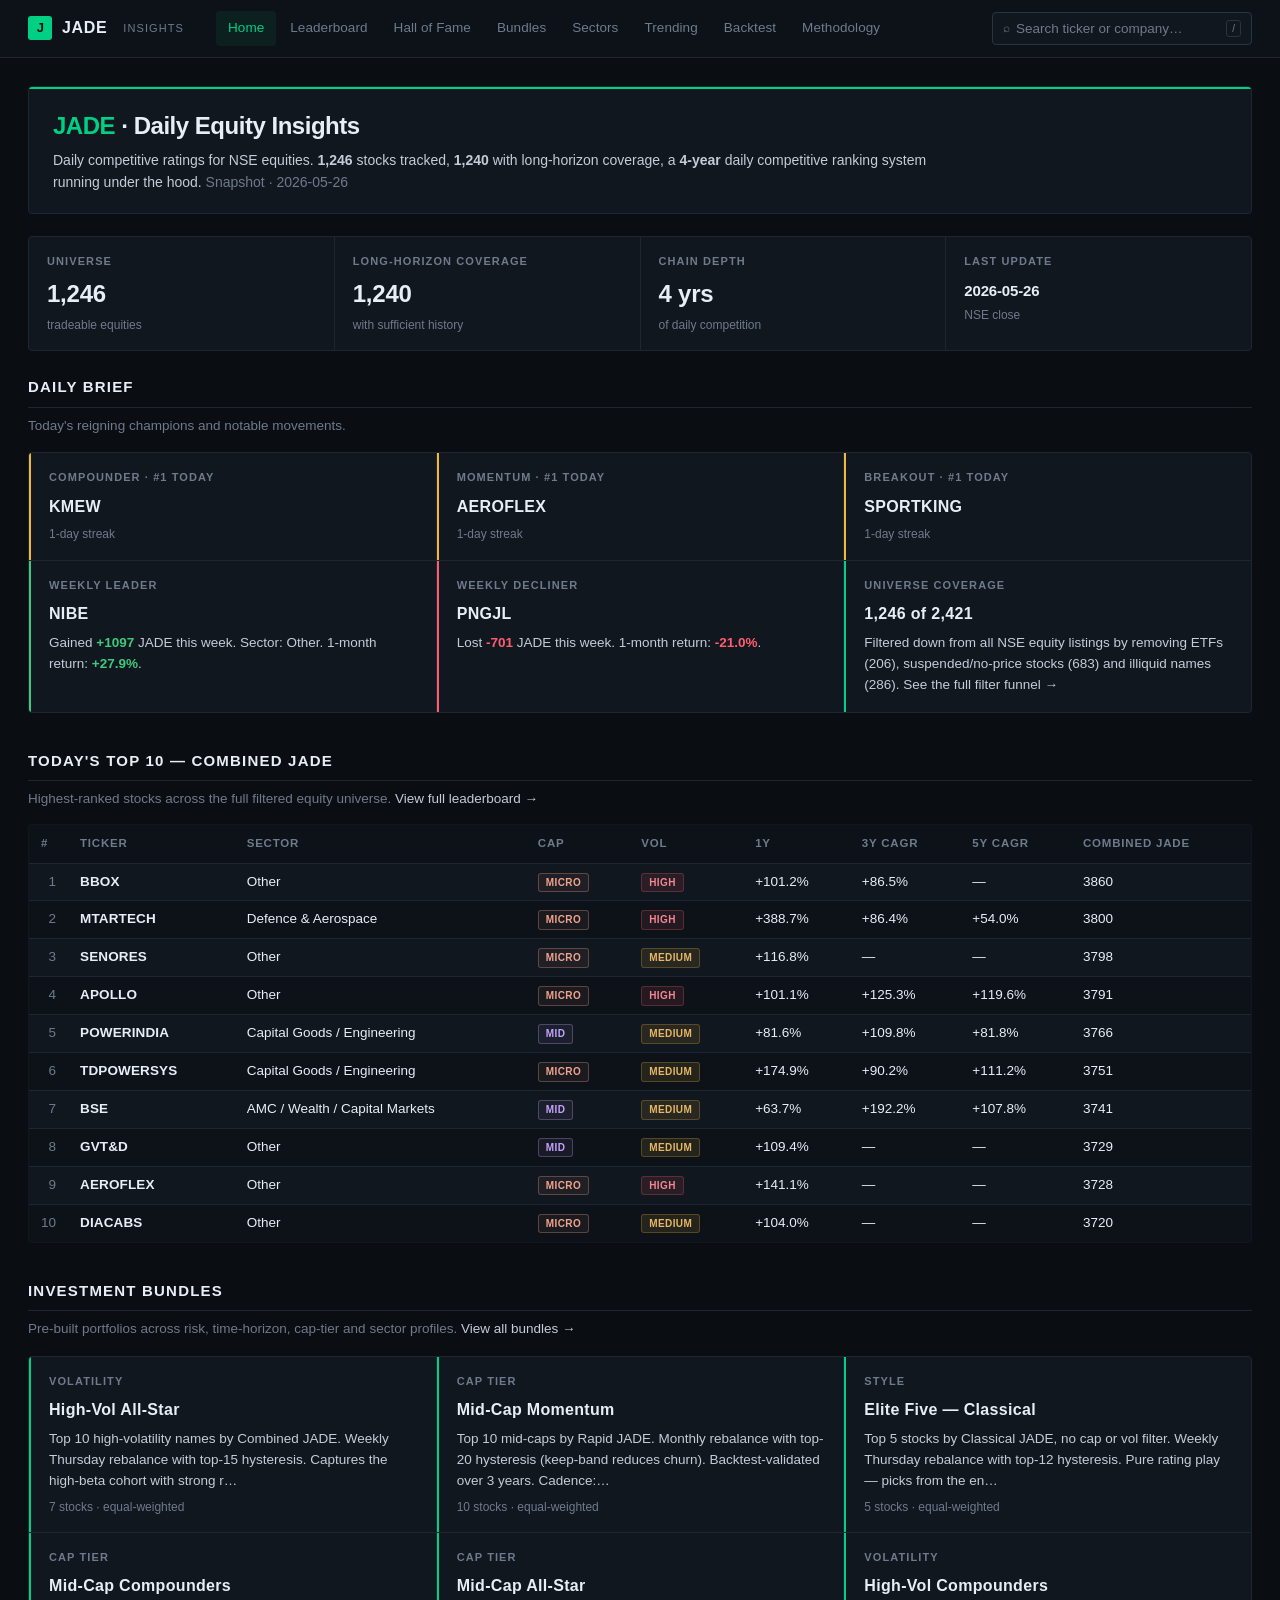
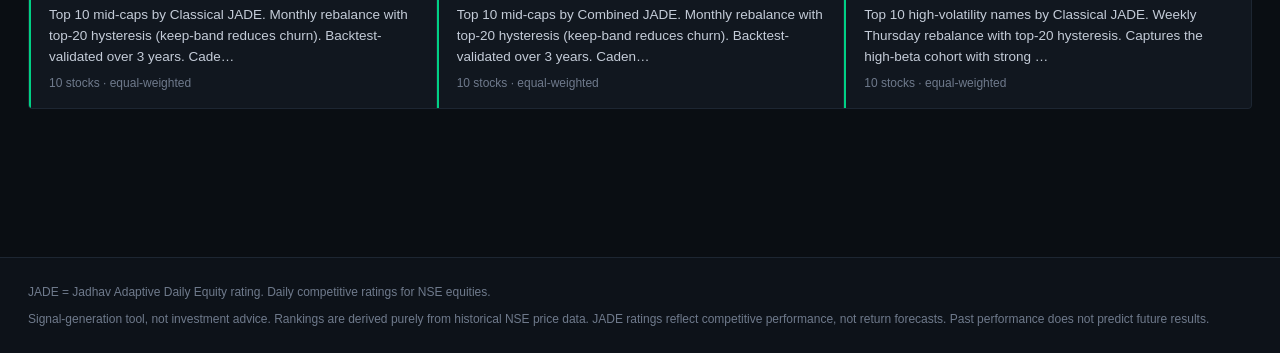
==== commit 24370aa9: "Add files via upload" ====
--- a/index.html
+++ b/index.html
@@ -18,7 +18,7 @@
       <span class="logo">JADE</span>
       <span class="tagline">Insights</span>
     </a>
-    <div class="nav-links"><a href="index.html" class="active">Home</a><a href="leaderboard.html" class="">Leaderboard</a><a href="hall_of_fame.html" class="">Hall of Fame</a><a href="bundles.html" class="">Bundles</a><a href="sectors.html" class="">Sectors</a><a href="trending.html" class="">Trending</a><a href="methodology.html" class="">Methodology</a></div>
+    <div class="nav-links"><a href="index.html" class="active">Home</a><a href="leaderboard.html" class="">Leaderboard</a><a href="hall_of_fame.html" class="">Hall of Fame</a><a href="bundles.html" class="">Bundles</a><a href="sectors.html" class="">Sectors</a><a href="trending.html" class="">Trending</a><a href="backtest.html" class="">Backtest</a><a href="methodology.html" class="">Methodology</a></div>
     <div class="nav-search">
       <span class="icon">⌕</span>
       <input id="global-search" type="text" placeholder="Search ticker or company…"
@@ -33,21 +33,21 @@
 
 <section class="hero">
   <h1><span class="accent">JADE</span> · Daily Equity Insights</h1>
-  <p>Daily competitive ratings for NSE equities. <b>1,252</b> stocks tracked,
-     <b>1,246</b> with long-horizon coverage,
+  <p>Daily competitive ratings for NSE equities. <b>1,246</b> stocks tracked,
+     <b>1,240</b> with long-horizon coverage,
      a <b>4-year</b> daily competitive ranking system running under the hood.
-     <span class="dim">Snapshot · 2026-05-22</span></p>
+     <span class="dim">Snapshot · 2026-05-26</span></p>
 </section>
 
 <div class="stat-strip">
   <div class="stat-card">
     <div class="lbl">Universe</div>
-    <div class="val">1,252</div>
+    <div class="val">1,246</div>
     <div class="sub">tradeable equities</div>
   </div>
   <div class="stat-card">
     <div class="lbl">Long-horizon coverage</div>
-    <div class="val">1,246</div>
+    <div class="val">1,240</div>
     <div class="sub">with sufficient history</div>
   </div>
   <div class="stat-card">
@@ -57,7 +57,7 @@
   </div>
   <div class="stat-card">
     <div class="lbl">Last update</div>
-    <div class="val" style="font-size:15px; margin-top:8px;">2026-05-22</div>
+    <div class="val" style="font-size:15px; margin-top:8px;">2026-05-26</div>
     <div class="sub">NSE close</div>
   </div>
 </div>
@@ -66,8 +66,8 @@
   <h2>Daily Brief</h2>
   <p class="lead">Today's reigning champions and notable movements.</p>
   <div class="info-grid">
-    <div class='info-tile accent-gold'><div class='label'>Compounder · #1 Today</div><div class='ticker'><a href='stock.html?t=AGIIL'>AGIIL</a></div><div class='sub'>1-day streak</div></div><div class='info-tile accent-gold'><div class='label'>Momentum · #1 Today</div><div class='ticker'><a href='stock.html?t=MTARTECH'>MTARTECH</a></div><div class='sub'>4-day streak</div></div><div class='info-tile accent-gold'><div class='label'>Breakout · #1 Today</div><div class='ticker'><a href='stock.html?t=SPARC'>SPARC</a></div><div class='sub'>1-day streak</div></div>
-    <div class='info-tile accent-up'><div class='label'>Weekly Leader</div><div class='ticker'><a href='stock.html?t=JINDRILL'>JINDRILL</a></div><div class='body'>Gained <b class='up'>+875</b> JADE this week. Sector: Other. 1-month return: <b class='up'>+23.5%</b>.</div></div><div class='info-tile accent-down'><div class='label'>Weekly Decliner</div><div class='ticker'><a href='stock.html?t=PNGJL'>PNGJL</a></div><div class='body'>Lost <b class='down'>-842</b> JADE this week. 1-month return: <b class='down'>-21.7%</b>.</div></div><div class='info-tile accent'><div class='label'>Universe Coverage</div><div class='ticker'>1,252 of 2,419</div><div class='body'>Filtered down from all NSE equity listings by removing ETFs (206), suspended/no-price stocks (670) and illiquid names (291). <a href='methodology.html'>See the full filter funnel →</a></div></div>
+    <div class='info-tile accent-gold'><div class='label'>Compounder · #1 Today</div><div class='ticker'><a href='stock.html?t=KMEW'>KMEW</a></div><div class='sub'>1-day streak</div></div><div class='info-tile accent-gold'><div class='label'>Momentum · #1 Today</div><div class='ticker'><a href='stock.html?t=AEROFLEX'>AEROFLEX</a></div><div class='sub'>1-day streak</div></div><div class='info-tile accent-gold'><div class='label'>Breakout · #1 Today</div><div class='ticker'><a href='stock.html?t=SPORTKING'>SPORTKING</a></div><div class='sub'>1-day streak</div></div>
+    <div class='info-tile accent-up'><div class='label'>Weekly Leader</div><div class='ticker'><a href='stock.html?t=NIBE'>NIBE</a></div><div class='body'>Gained <b class='up'>+1097</b> JADE this week. Sector: Other. 1-month return: <b class='up'>+27.9%</b>.</div></div><div class='info-tile accent-down'><div class='label'>Weekly Decliner</div><div class='ticker'><a href='stock.html?t=PNGJL'>PNGJL</a></div><div class='body'>Lost <b class='down'>-701</b> JADE this week. 1-month return: <b class='down'>-21.0%</b>.</div></div><div class='info-tile accent'><div class='label'>Universe Coverage</div><div class='ticker'>1,246 of 2,421</div><div class='body'>Filtered down from all NSE equity listings by removing ETFs (206), suspended/no-price stocks (683) and illiquid names (286). <a href='methodology.html'>See the full filter funnel →</a></div></div>
   </div>
 </section>
 
@@ -75,7 +75,7 @@
   <h2>Today's Top 10 — Combined JADE</h2>
   <p class="lead">Highest-ranked stocks across the full filtered equity universe.
     <a href="leaderboard.html">View full leaderboard →</a></p>
-  <table class='t'><thead><tr><th>#</th><th>Ticker</th><th>Sector</th><th>Cap</th><th>Vol</th><th>1y</th><th>3y CAGR</th><th>5y CAGR</th><th>Combined JADE</th></tr></thead><tbody><tr><td class='rank'>1</td><td><a class="ticker-link" href="stock.html?t=MTARTECH">MTARTECH</a></td><td>Defence & Aerospace</td><td><span class="tag cap-micro">micro</span></td><td class='dim'><span class="tag high">high</span></td><td>+427.3%</td><td>+88.0%</td><td>+54.0%</td><td>3900</td></tr><tr><td class='rank'>2</td><td><a class="ticker-link" href="stock.html?t=SENORES">SENORES</a></td><td>Other</td><td><span class="tag cap-micro">micro</span></td><td class='dim'><span class="tag medium">medium</span></td><td>+115.6%</td><td>—</td><td>—</td><td>3802</td></tr><tr><td class='rank'>3</td><td><a class="ticker-link" href="stock.html?t=BBOX">BBOX</a></td><td>Other</td><td><span class="tag cap-micro">micro</span></td><td class='dim'><span class="tag high">high</span></td><td>+96.7%</td><td>+93.1%</td><td>—</td><td>3797</td></tr><tr><td class='rank'>4</td><td><a class="ticker-link" href="stock.html?t=BSE">BSE</a></td><td>AMC / Wealth / Capital Markets</td><td><span class="tag cap-mid">mid</span></td><td class='dim'><span class="tag medium">medium</span></td><td>+63.5%</td><td>+195.7%</td><td>+108.4%</td><td>3788</td></tr><tr><td class='rank'>5</td><td><a class="ticker-link" href="stock.html?t=TDPOWERSYS">TDPOWERSYS</a></td><td>Capital Goods / Engineering</td><td><span class="tag cap-micro">micro</span></td><td class='dim'><span class="tag medium">medium</span></td><td>+155.4%</td><td>+91.9%</td><td>+108.2%</td><td>3785</td></tr><tr><td class='rank'>6</td><td><a class="ticker-link" href="stock.html?t=APOLLO">APOLLO</a></td><td>Other</td><td><span class="tag cap-micro">micro</span></td><td class='dim'><span class="tag high">high</span></td><td>+74.9%</td><td>+107.2%</td><td>+112.2%</td><td>3745</td></tr><tr><td class='rank'>7</td><td><a class="ticker-link" href="stock.html?t=POWERINDIA">POWERINDIA</a></td><td>Capital Goods / Engineering</td><td><span class="tag cap-mid">mid</span></td><td class='dim'><span class="tag medium">medium</span></td><td>+64.9%</td><td>+109.3%</td><td>+82.4%</td><td>3725</td></tr><tr><td class='rank'>8</td><td><a class="ticker-link" href="stock.html?t=DIACABS">DIACABS</a></td><td>Other</td><td><span class="tag cap-micro">micro</span></td><td class='dim'><span class="tag medium">medium</span></td><td>+79.5%</td><td>—</td><td>—</td><td>3717</td></tr><tr><td class='rank'>9</td><td><a class="ticker-link" href="stock.html?t=MCX">MCX</a></td><td>AMC / Wealth / Capital Markets</td><td><span class="tag cap-mid">mid</span></td><td class='dim'><span class="tag medium">medium</span></td><td>+168.0%</td><td>+139.9%</td><td>+69.0%</td><td>3716</td></tr><tr><td class='rank'>10</td><td><a class="ticker-link" href="stock.html?t=RPTECH">RPTECH</a></td><td>Other</td><td><span class="tag cap-micro">micro</span></td><td class='dim'><span class="tag medium">medium</span></td><td>+75.7%</td><td>—</td><td>—</td><td>3673</td></tr></tbody></table>
+  <table class='t'><thead><tr><th>#</th><th>Ticker</th><th>Sector</th><th>Cap</th><th>Vol</th><th>1y</th><th>3y CAGR</th><th>5y CAGR</th><th>Combined JADE</th></tr></thead><tbody><tr><td class='rank'>1</td><td><a class="ticker-link" href="stock.html?t=BBOX">BBOX</a></td><td>Other</td><td><span class="tag cap-micro">micro</span></td><td class='dim'><span class="tag high">high</span></td><td>+101.2%</td><td>+86.5%</td><td>—</td><td>3860</td></tr><tr><td class='rank'>2</td><td><a class="ticker-link" href="stock.html?t=MTARTECH">MTARTECH</a></td><td>Defence & Aerospace</td><td><span class="tag cap-micro">micro</span></td><td class='dim'><span class="tag high">high</span></td><td>+388.7%</td><td>+86.4%</td><td>+54.0%</td><td>3800</td></tr><tr><td class='rank'>3</td><td><a class="ticker-link" href="stock.html?t=SENORES">SENORES</a></td><td>Other</td><td><span class="tag cap-micro">micro</span></td><td class='dim'><span class="tag medium">medium</span></td><td>+116.8%</td><td>—</td><td>—</td><td>3798</td></tr><tr><td class='rank'>4</td><td><a class="ticker-link" href="stock.html?t=APOLLO">APOLLO</a></td><td>Other</td><td><span class="tag cap-micro">micro</span></td><td class='dim'><span class="tag high">high</span></td><td>+101.1%</td><td>+125.3%</td><td>+119.6%</td><td>3791</td></tr><tr><td class='rank'>5</td><td><a class="ticker-link" href="stock.html?t=POWERINDIA">POWERINDIA</a></td><td>Capital Goods / Engineering</td><td><span class="tag cap-mid">mid</span></td><td class='dim'><span class="tag medium">medium</span></td><td>+81.6%</td><td>+109.8%</td><td>+81.8%</td><td>3766</td></tr><tr><td class='rank'>6</td><td><a class="ticker-link" href="stock.html?t=TDPOWERSYS">TDPOWERSYS</a></td><td>Capital Goods / Engineering</td><td><span class="tag cap-micro">micro</span></td><td class='dim'><span class="tag medium">medium</span></td><td>+174.9%</td><td>+90.2%</td><td>+111.2%</td><td>3751</td></tr><tr><td class='rank'>7</td><td><a class="ticker-link" href="stock.html?t=BSE">BSE</a></td><td>AMC / Wealth / Capital Markets</td><td><span class="tag cap-mid">mid</span></td><td class='dim'><span class="tag medium">medium</span></td><td>+63.7%</td><td>+192.2%</td><td>+107.8%</td><td>3741</td></tr><tr><td class='rank'>8</td><td><a class="ticker-link" href="stock.html?t=GVT&amp;D">GVT&amp;D</a></td><td>Other</td><td><span class="tag cap-mid">mid</span></td><td class='dim'><span class="tag medium">medium</span></td><td>+109.4%</td><td>—</td><td>—</td><td>3729</td></tr><tr><td class='rank'>9</td><td><a class="ticker-link" href="stock.html?t=AEROFLEX">AEROFLEX</a></td><td>Other</td><td><span class="tag cap-micro">micro</span></td><td class='dim'><span class="tag high">high</span></td><td>+141.1%</td><td>—</td><td>—</td><td>3728</td></tr><tr><td class='rank'>10</td><td><a class="ticker-link" href="stock.html?t=DIACABS">DIACABS</a></td><td>Other</td><td><span class="tag cap-micro">micro</span></td><td class='dim'><span class="tag medium">medium</span></td><td>+104.0%</td><td>—</td><td>—</td><td>3720</td></tr></tbody></table>
 </section>
 
 <section>
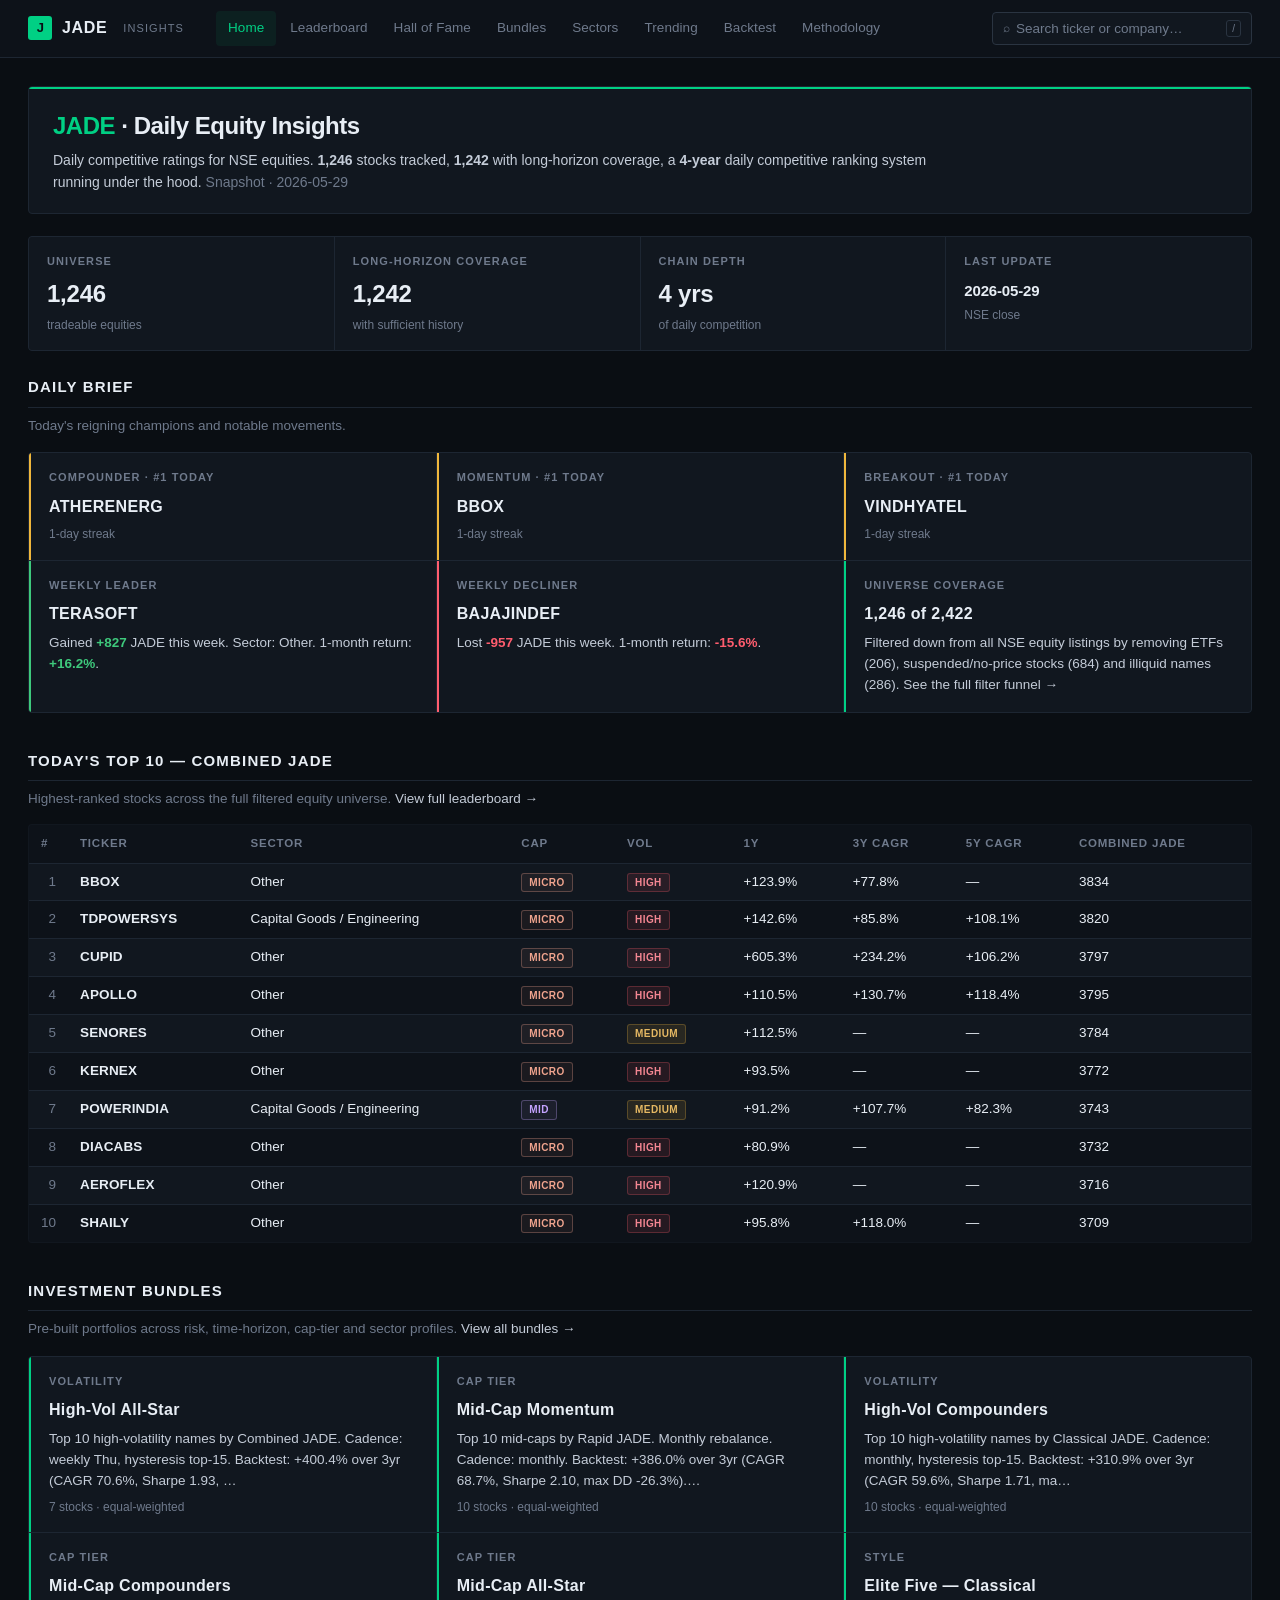
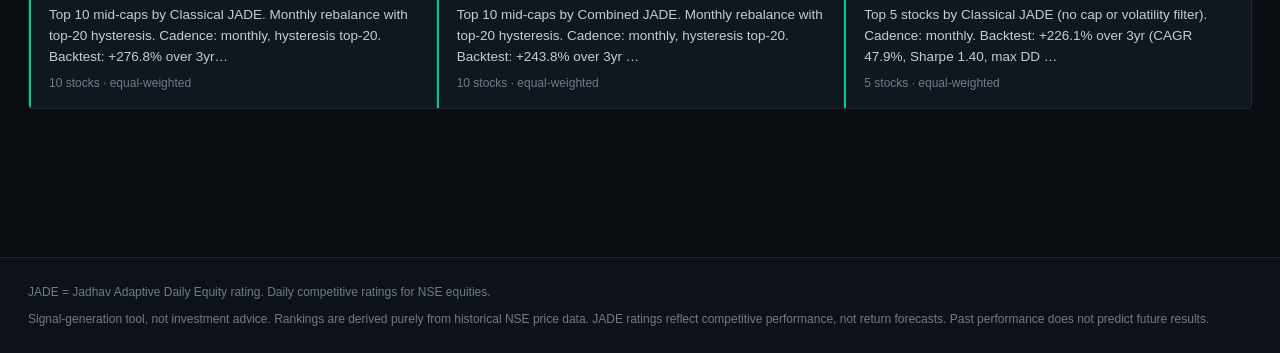
==== commit 1996b4ce: "Add files via upload" ====
--- a/index.html
+++ b/index.html
@@ -34,9 +34,9 @@
 <section class="hero">
   <h1><span class="accent">JADE</span> · Daily Equity Insights</h1>
   <p>Daily competitive ratings for NSE equities. <b>1,246</b> stocks tracked,
-     <b>1,240</b> with long-horizon coverage,
+     <b>1,242</b> with long-horizon coverage,
      a <b>4-year</b> daily competitive ranking system running under the hood.
-     <span class="dim">Snapshot · 2026-05-26</span></p>
+     <span class="dim">Snapshot · 2026-05-29</span></p>
 </section>
 
 <div class="stat-strip">
@@ -47,7 +47,7 @@
   </div>
   <div class="stat-card">
     <div class="lbl">Long-horizon coverage</div>
-    <div class="val">1,240</div>
+    <div class="val">1,242</div>
     <div class="sub">with sufficient history</div>
   </div>
   <div class="stat-card">
@@ -57,7 +57,7 @@
   </div>
   <div class="stat-card">
     <div class="lbl">Last update</div>
-    <div class="val" style="font-size:15px; margin-top:8px;">2026-05-26</div>
+    <div class="val" style="font-size:15px; margin-top:8px;">2026-05-29</div>
     <div class="sub">NSE close</div>
   </div>
 </div>
@@ -66,8 +66,8 @@
   <h2>Daily Brief</h2>
   <p class="lead">Today's reigning champions and notable movements.</p>
   <div class="info-grid">
-    <div class='info-tile accent-gold'><div class='label'>Compounder · #1 Today</div><div class='ticker'><a href='stock.html?t=KMEW'>KMEW</a></div><div class='sub'>1-day streak</div></div><div class='info-tile accent-gold'><div class='label'>Momentum · #1 Today</div><div class='ticker'><a href='stock.html?t=AEROFLEX'>AEROFLEX</a></div><div class='sub'>1-day streak</div></div><div class='info-tile accent-gold'><div class='label'>Breakout · #1 Today</div><div class='ticker'><a href='stock.html?t=SPORTKING'>SPORTKING</a></div><div class='sub'>1-day streak</div></div>
-    <div class='info-tile accent-up'><div class='label'>Weekly Leader</div><div class='ticker'><a href='stock.html?t=NIBE'>NIBE</a></div><div class='body'>Gained <b class='up'>+1097</b> JADE this week. Sector: Other. 1-month return: <b class='up'>+27.9%</b>.</div></div><div class='info-tile accent-down'><div class='label'>Weekly Decliner</div><div class='ticker'><a href='stock.html?t=PNGJL'>PNGJL</a></div><div class='body'>Lost <b class='down'>-701</b> JADE this week. 1-month return: <b class='down'>-21.0%</b>.</div></div><div class='info-tile accent'><div class='label'>Universe Coverage</div><div class='ticker'>1,246 of 2,421</div><div class='body'>Filtered down from all NSE equity listings by removing ETFs (206), suspended/no-price stocks (683) and illiquid names (286). <a href='methodology.html'>See the full filter funnel →</a></div></div>
+    <div class='info-tile accent-gold'><div class='label'>Compounder · #1 Today</div><div class='ticker'><a href='stock.html?t=ATHERENERG'>ATHERENERG</a></div><div class='sub'>1-day streak</div></div><div class='info-tile accent-gold'><div class='label'>Momentum · #1 Today</div><div class='ticker'><a href='stock.html?t=BBOX'>BBOX</a></div><div class='sub'>1-day streak</div></div><div class='info-tile accent-gold'><div class='label'>Breakout · #1 Today</div><div class='ticker'><a href='stock.html?t=VINDHYATEL'>VINDHYATEL</a></div><div class='sub'>1-day streak</div></div>
+    <div class='info-tile accent-up'><div class='label'>Weekly Leader</div><div class='ticker'><a href='stock.html?t=TERASOFT'>TERASOFT</a></div><div class='body'>Gained <b class='up'>+827</b> JADE this week. Sector: Other. 1-month return: <b class='up'>+16.2%</b>.</div></div><div class='info-tile accent-down'><div class='label'>Weekly Decliner</div><div class='ticker'><a href='stock.html?t=BAJAJINDEF'>BAJAJINDEF</a></div><div class='body'>Lost <b class='down'>-957</b> JADE this week. 1-month return: <b class='down'>-15.6%</b>.</div></div><div class='info-tile accent'><div class='label'>Universe Coverage</div><div class='ticker'>1,246 of 2,422</div><div class='body'>Filtered down from all NSE equity listings by removing ETFs (206), suspended/no-price stocks (684) and illiquid names (286). <a href='methodology.html'>See the full filter funnel →</a></div></div>
   </div>
 </section>
 
@@ -75,7 +75,7 @@
   <h2>Today's Top 10 — Combined JADE</h2>
   <p class="lead">Highest-ranked stocks across the full filtered equity universe.
     <a href="leaderboard.html">View full leaderboard →</a></p>
-  <table class='t'><thead><tr><th>#</th><th>Ticker</th><th>Sector</th><th>Cap</th><th>Vol</th><th>1y</th><th>3y CAGR</th><th>5y CAGR</th><th>Combined JADE</th></tr></thead><tbody><tr><td class='rank'>1</td><td><a class="ticker-link" href="stock.html?t=BBOX">BBOX</a></td><td>Other</td><td><span class="tag cap-micro">micro</span></td><td class='dim'><span class="tag high">high</span></td><td>+101.2%</td><td>+86.5%</td><td>—</td><td>3860</td></tr><tr><td class='rank'>2</td><td><a class="ticker-link" href="stock.html?t=MTARTECH">MTARTECH</a></td><td>Defence & Aerospace</td><td><span class="tag cap-micro">micro</span></td><td class='dim'><span class="tag high">high</span></td><td>+388.7%</td><td>+86.4%</td><td>+54.0%</td><td>3800</td></tr><tr><td class='rank'>3</td><td><a class="ticker-link" href="stock.html?t=SENORES">SENORES</a></td><td>Other</td><td><span class="tag cap-micro">micro</span></td><td class='dim'><span class="tag medium">medium</span></td><td>+116.8%</td><td>—</td><td>—</td><td>3798</td></tr><tr><td class='rank'>4</td><td><a class="ticker-link" href="stock.html?t=APOLLO">APOLLO</a></td><td>Other</td><td><span class="tag cap-micro">micro</span></td><td class='dim'><span class="tag high">high</span></td><td>+101.1%</td><td>+125.3%</td><td>+119.6%</td><td>3791</td></tr><tr><td class='rank'>5</td><td><a class="ticker-link" href="stock.html?t=POWERINDIA">POWERINDIA</a></td><td>Capital Goods / Engineering</td><td><span class="tag cap-mid">mid</span></td><td class='dim'><span class="tag medium">medium</span></td><td>+81.6%</td><td>+109.8%</td><td>+81.8%</td><td>3766</td></tr><tr><td class='rank'>6</td><td><a class="ticker-link" href="stock.html?t=TDPOWERSYS">TDPOWERSYS</a></td><td>Capital Goods / Engineering</td><td><span class="tag cap-micro">micro</span></td><td class='dim'><span class="tag medium">medium</span></td><td>+174.9%</td><td>+90.2%</td><td>+111.2%</td><td>3751</td></tr><tr><td class='rank'>7</td><td><a class="ticker-link" href="stock.html?t=BSE">BSE</a></td><td>AMC / Wealth / Capital Markets</td><td><span class="tag cap-mid">mid</span></td><td class='dim'><span class="tag medium">medium</span></td><td>+63.7%</td><td>+192.2%</td><td>+107.8%</td><td>3741</td></tr><tr><td class='rank'>8</td><td><a class="ticker-link" href="stock.html?t=GVT&amp;D">GVT&amp;D</a></td><td>Other</td><td><span class="tag cap-mid">mid</span></td><td class='dim'><span class="tag medium">medium</span></td><td>+109.4%</td><td>—</td><td>—</td><td>3729</td></tr><tr><td class='rank'>9</td><td><a class="ticker-link" href="stock.html?t=AEROFLEX">AEROFLEX</a></td><td>Other</td><td><span class="tag cap-micro">micro</span></td><td class='dim'><span class="tag high">high</span></td><td>+141.1%</td><td>—</td><td>—</td><td>3728</td></tr><tr><td class='rank'>10</td><td><a class="ticker-link" href="stock.html?t=DIACABS">DIACABS</a></td><td>Other</td><td><span class="tag cap-micro">micro</span></td><td class='dim'><span class="tag medium">medium</span></td><td>+104.0%</td><td>—</td><td>—</td><td>3720</td></tr></tbody></table>
+  <table class='t'><thead><tr><th>#</th><th>Ticker</th><th>Sector</th><th>Cap</th><th>Vol</th><th>1y</th><th>3y CAGR</th><th>5y CAGR</th><th>Combined JADE</th></tr></thead><tbody><tr><td class='rank'>1</td><td><a class="ticker-link" href="stock.html?t=BBOX">BBOX</a></td><td>Other</td><td><span class="tag cap-micro">micro</span></td><td class='dim'><span class="tag high">high</span></td><td>+123.9%</td><td>+77.8%</td><td>—</td><td>3834</td></tr><tr><td class='rank'>2</td><td><a class="ticker-link" href="stock.html?t=TDPOWERSYS">TDPOWERSYS</a></td><td>Capital Goods / Engineering</td><td><span class="tag cap-micro">micro</span></td><td class='dim'><span class="tag high">high</span></td><td>+142.6%</td><td>+85.8%</td><td>+108.1%</td><td>3820</td></tr><tr><td class='rank'>3</td><td><a class="ticker-link" href="stock.html?t=CUPID">CUPID</a></td><td>Other</td><td><span class="tag cap-micro">micro</span></td><td class='dim'><span class="tag high">high</span></td><td>+605.3%</td><td>+234.2%</td><td>+106.2%</td><td>3797</td></tr><tr><td class='rank'>4</td><td><a class="ticker-link" href="stock.html?t=APOLLO">APOLLO</a></td><td>Other</td><td><span class="tag cap-micro">micro</span></td><td class='dim'><span class="tag high">high</span></td><td>+110.5%</td><td>+130.7%</td><td>+118.4%</td><td>3795</td></tr><tr><td class='rank'>5</td><td><a class="ticker-link" href="stock.html?t=SENORES">SENORES</a></td><td>Other</td><td><span class="tag cap-micro">micro</span></td><td class='dim'><span class="tag medium">medium</span></td><td>+112.5%</td><td>—</td><td>—</td><td>3784</td></tr><tr><td class='rank'>6</td><td><a class="ticker-link" href="stock.html?t=KERNEX">KERNEX</a></td><td>Other</td><td><span class="tag cap-micro">micro</span></td><td class='dim'><span class="tag high">high</span></td><td>+93.5%</td><td>—</td><td>—</td><td>3772</td></tr><tr><td class='rank'>7</td><td><a class="ticker-link" href="stock.html?t=POWERINDIA">POWERINDIA</a></td><td>Capital Goods / Engineering</td><td><span class="tag cap-mid">mid</span></td><td class='dim'><span class="tag medium">medium</span></td><td>+91.2%</td><td>+107.7%</td><td>+82.3%</td><td>3743</td></tr><tr><td class='rank'>8</td><td><a class="ticker-link" href="stock.html?t=DIACABS">DIACABS</a></td><td>Other</td><td><span class="tag cap-micro">micro</span></td><td class='dim'><span class="tag high">high</span></td><td>+80.9%</td><td>—</td><td>—</td><td>3732</td></tr><tr><td class='rank'>9</td><td><a class="ticker-link" href="stock.html?t=AEROFLEX">AEROFLEX</a></td><td>Other</td><td><span class="tag cap-micro">micro</span></td><td class='dim'><span class="tag high">high</span></td><td>+120.9%</td><td>—</td><td>—</td><td>3716</td></tr><tr><td class='rank'>10</td><td><a class="ticker-link" href="stock.html?t=SHAILY">SHAILY</a></td><td>Other</td><td><span class="tag cap-micro">micro</span></td><td class='dim'><span class="tag high">high</span></td><td>+95.8%</td><td>+118.0%</td><td>—</td><td>3709</td></tr></tbody></table>
 </section>
 
 <section>
@@ -83,7 +83,7 @@
   <p class="lead">Pre-built portfolios across risk, time-horizon, cap-tier and sector profiles.
     <a href="bundles.html">View all bundles →</a></p>
   <div class="info-grid">
-    <div class='info-tile accent'><div class='label'>Volatility</div><div class='ticker'><a href='bundles.html#high_vol_all_star'>High-Vol All-Star</a></div><div class='body'>Top 10 high-volatility names by Combined JADE. Weekly Thursday rebalance with top-15 hysteresis. Captures the high-beta cohort with strong r…</div><div class='sub'>7 stocks · equal-weighted</div></div><div class='info-tile accent'><div class='label'>Cap Tier</div><div class='ticker'><a href='bundles.html#mid_cap_momentum'>Mid-Cap Momentum</a></div><div class='body'>Top 10 mid-caps by Rapid JADE. Monthly rebalance with top-20 hysteresis (keep-band reduces churn). Backtest-validated over 3 years. Cadence:…</div><div class='sub'>10 stocks · equal-weighted</div></div><div class='info-tile accent'><div class='label'>Style</div><div class='ticker'><a href='bundles.html#elite_five_classical'>Elite Five — Classical</a></div><div class='body'>Top 5 stocks by Classical JADE, no cap or vol filter. Weekly Thursday rebalance with top-12 hysteresis. Pure rating play — picks from the en…</div><div class='sub'>5 stocks · equal-weighted</div></div><div class='info-tile accent'><div class='label'>Cap Tier</div><div class='ticker'><a href='bundles.html#mid_cap_compounders'>Mid-Cap Compounders</a></div><div class='body'>Top 10 mid-caps by Classical JADE. Monthly rebalance with top-20 hysteresis (keep-band reduces churn). Backtest-validated over 3 years. Cade…</div><div class='sub'>10 stocks · equal-weighted</div></div><div class='info-tile accent'><div class='label'>Cap Tier</div><div class='ticker'><a href='bundles.html#mid_cap_all_star'>Mid-Cap All-Star</a></div><div class='body'>Top 10 mid-caps by Combined JADE. Monthly rebalance with top-20 hysteresis (keep-band reduces churn). Backtest-validated over 3 years. Caden…</div><div class='sub'>10 stocks · equal-weighted</div></div><div class='info-tile accent'><div class='label'>Volatility</div><div class='ticker'><a href='bundles.html#high_vol_compounders'>High-Vol Compounders</a></div><div class='body'>Top 10 high-volatility names by Classical JADE. Weekly Thursday rebalance with top-20 hysteresis. Captures the high-beta cohort with strong …</div><div class='sub'>10 stocks · equal-weighted</div></div>
+    <div class='info-tile accent'><div class='label'>Volatility</div><div class='ticker'><a href='bundles.html#high_vol_all_star'>High-Vol All-Star</a></div><div class='body'>Top 10 high-volatility names by Combined JADE. Cadence: weekly Thu, hysteresis top-15. Backtest: +400.4% over 3yr (CAGR 70.6%, Sharpe 1.93, …</div><div class='sub'>7 stocks · equal-weighted</div></div><div class='info-tile accent'><div class='label'>Cap Tier</div><div class='ticker'><a href='bundles.html#mid_cap_momentum'>Mid-Cap Momentum</a></div><div class='body'>Top 10 mid-caps by Rapid JADE. Monthly rebalance. Cadence: monthly. Backtest: +386.0% over 3yr (CAGR 68.7%, Sharpe 2.10, max DD -26.3%).…</div><div class='sub'>10 stocks · equal-weighted</div></div><div class='info-tile accent'><div class='label'>Volatility</div><div class='ticker'><a href='bundles.html#high_vol_compounders'>High-Vol Compounders</a></div><div class='body'>Top 10 high-volatility names by Classical JADE. Cadence: monthly, hysteresis top-15. Backtest: +310.9% over 3yr (CAGR 59.6%, Sharpe 1.71, ma…</div><div class='sub'>10 stocks · equal-weighted</div></div><div class='info-tile accent'><div class='label'>Cap Tier</div><div class='ticker'><a href='bundles.html#mid_cap_compounders'>Mid-Cap Compounders</a></div><div class='body'>Top 10 mid-caps by Classical JADE. Monthly rebalance with top-20 hysteresis. Cadence: monthly, hysteresis top-20. Backtest: +276.8% over 3yr…</div><div class='sub'>10 stocks · equal-weighted</div></div><div class='info-tile accent'><div class='label'>Cap Tier</div><div class='ticker'><a href='bundles.html#mid_cap_all_star'>Mid-Cap All-Star</a></div><div class='body'>Top 10 mid-caps by Combined JADE. Monthly rebalance with top-20 hysteresis. Cadence: monthly, hysteresis top-20. Backtest: +243.8% over 3yr …</div><div class='sub'>10 stocks · equal-weighted</div></div><div class='info-tile accent'><div class='label'>Style</div><div class='ticker'><a href='bundles.html#elite_five_classical'>Elite Five — Classical</a></div><div class='body'>Top 5 stocks by Classical JADE (no cap or volatility filter). Cadence: monthly. Backtest: +226.1% over 3yr (CAGR 47.9%, Sharpe 1.40, max DD …</div><div class='sub'>5 stocks · equal-weighted</div></div>
   </div>
 </section>
 
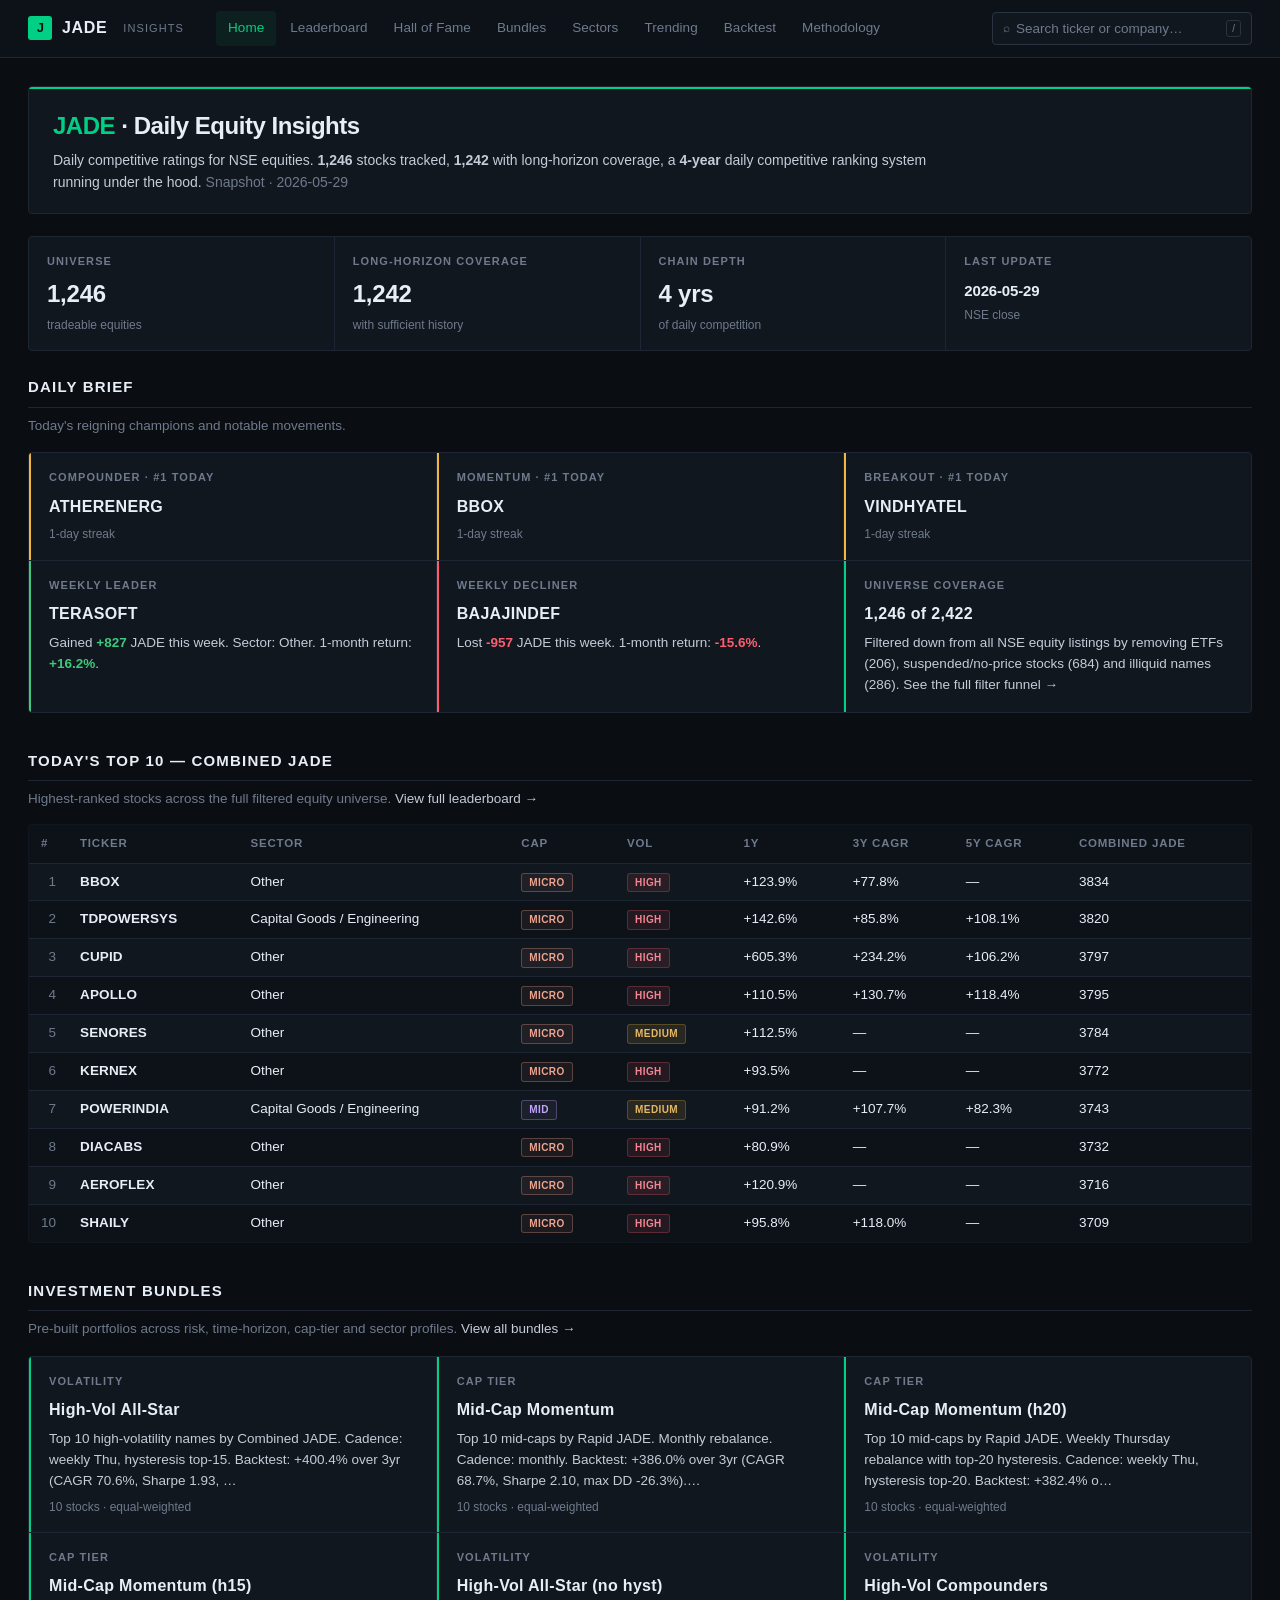
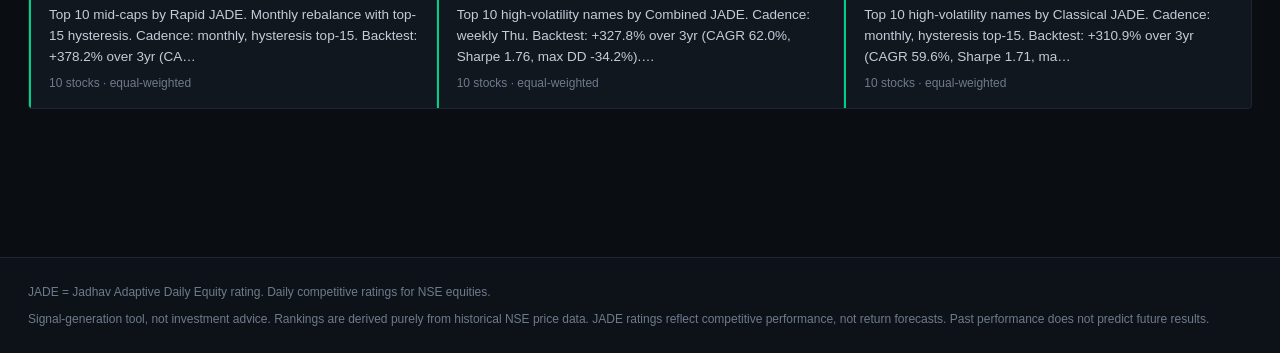
==== commit 5797df16: "Add files via upload" ====
--- a/index.html
+++ b/index.html
@@ -83,7 +83,7 @@
   <p class="lead">Pre-built portfolios across risk, time-horizon, cap-tier and sector profiles.
     <a href="bundles.html">View all bundles →</a></p>
   <div class="info-grid">
-    <div class='info-tile accent'><div class='label'>Volatility</div><div class='ticker'><a href='bundles.html#high_vol_all_star'>High-Vol All-Star</a></div><div class='body'>Top 10 high-volatility names by Combined JADE. Cadence: weekly Thu, hysteresis top-15. Backtest: +400.4% over 3yr (CAGR 70.6%, Sharpe 1.93, …</div><div class='sub'>7 stocks · equal-weighted</div></div><div class='info-tile accent'><div class='label'>Cap Tier</div><div class='ticker'><a href='bundles.html#mid_cap_momentum'>Mid-Cap Momentum</a></div><div class='body'>Top 10 mid-caps by Rapid JADE. Monthly rebalance. Cadence: monthly. Backtest: +386.0% over 3yr (CAGR 68.7%, Sharpe 2.10, max DD -26.3%).…</div><div class='sub'>10 stocks · equal-weighted</div></div><div class='info-tile accent'><div class='label'>Volatility</div><div class='ticker'><a href='bundles.html#high_vol_compounders'>High-Vol Compounders</a></div><div class='body'>Top 10 high-volatility names by Classical JADE. Cadence: monthly, hysteresis top-15. Backtest: +310.9% over 3yr (CAGR 59.6%, Sharpe 1.71, ma…</div><div class='sub'>10 stocks · equal-weighted</div></div><div class='info-tile accent'><div class='label'>Cap Tier</div><div class='ticker'><a href='bundles.html#mid_cap_compounders'>Mid-Cap Compounders</a></div><div class='body'>Top 10 mid-caps by Classical JADE. Monthly rebalance with top-20 hysteresis. Cadence: monthly, hysteresis top-20. Backtest: +276.8% over 3yr…</div><div class='sub'>10 stocks · equal-weighted</div></div><div class='info-tile accent'><div class='label'>Cap Tier</div><div class='ticker'><a href='bundles.html#mid_cap_all_star'>Mid-Cap All-Star</a></div><div class='body'>Top 10 mid-caps by Combined JADE. Monthly rebalance with top-20 hysteresis. Cadence: monthly, hysteresis top-20. Backtest: +243.8% over 3yr …</div><div class='sub'>10 stocks · equal-weighted</div></div><div class='info-tile accent'><div class='label'>Style</div><div class='ticker'><a href='bundles.html#elite_five_classical'>Elite Five — Classical</a></div><div class='body'>Top 5 stocks by Classical JADE (no cap or volatility filter). Cadence: monthly. Backtest: +226.1% over 3yr (CAGR 47.9%, Sharpe 1.40, max DD …</div><div class='sub'>5 stocks · equal-weighted</div></div>
+    <div class='info-tile accent'><div class='label'>Volatility</div><div class='ticker'><a href='bundles.html#high_vol_all_star'>High-Vol All-Star</a></div><div class='body'>Top 10 high-volatility names by Combined JADE. Cadence: weekly Thu, hysteresis top-15. Backtest: +400.4% over 3yr (CAGR 70.6%, Sharpe 1.93, …</div><div class='sub'>10 stocks · equal-weighted</div></div><div class='info-tile accent'><div class='label'>Cap Tier</div><div class='ticker'><a href='bundles.html#mid_cap_momentum'>Mid-Cap Momentum</a></div><div class='body'>Top 10 mid-caps by Rapid JADE. Monthly rebalance. Cadence: monthly. Backtest: +386.0% over 3yr (CAGR 68.7%, Sharpe 2.10, max DD -26.3%).…</div><div class='sub'>10 stocks · equal-weighted</div></div><div class='info-tile accent'><div class='label'>Cap Tier</div><div class='ticker'><a href='bundles.html#mid_cap_momentum_h20'>Mid-Cap Momentum (h20)</a></div><div class='body'>Top 10 mid-caps by Rapid JADE. Weekly Thursday rebalance with top-20 hysteresis. Cadence: weekly Thu, hysteresis top-20. Backtest: +382.4% o…</div><div class='sub'>10 stocks · equal-weighted</div></div><div class='info-tile accent'><div class='label'>Cap Tier</div><div class='ticker'><a href='bundles.html#mid_cap_momentum_h15'>Mid-Cap Momentum (h15)</a></div><div class='body'>Top 10 mid-caps by Rapid JADE. Monthly rebalance with top-15 hysteresis. Cadence: monthly, hysteresis top-15. Backtest: +378.2% over 3yr (CA…</div><div class='sub'>10 stocks · equal-weighted</div></div><div class='info-tile accent'><div class='label'>Volatility</div><div class='ticker'><a href='bundles.html#high_vol_all_star_no_hyst'>High-Vol All-Star (no hyst)</a></div><div class='body'>Top 10 high-volatility names by Combined JADE. Cadence: weekly Thu. Backtest: +327.8% over 3yr (CAGR 62.0%, Sharpe 1.76, max DD -34.2%).…</div><div class='sub'>10 stocks · equal-weighted</div></div><div class='info-tile accent'><div class='label'>Volatility</div><div class='ticker'><a href='bundles.html#high_vol_compounders'>High-Vol Compounders</a></div><div class='body'>Top 10 high-volatility names by Classical JADE. Cadence: monthly, hysteresis top-15. Backtest: +310.9% over 3yr (CAGR 59.6%, Sharpe 1.71, ma…</div><div class='sub'>10 stocks · equal-weighted</div></div>
   </div>
 </section>
 
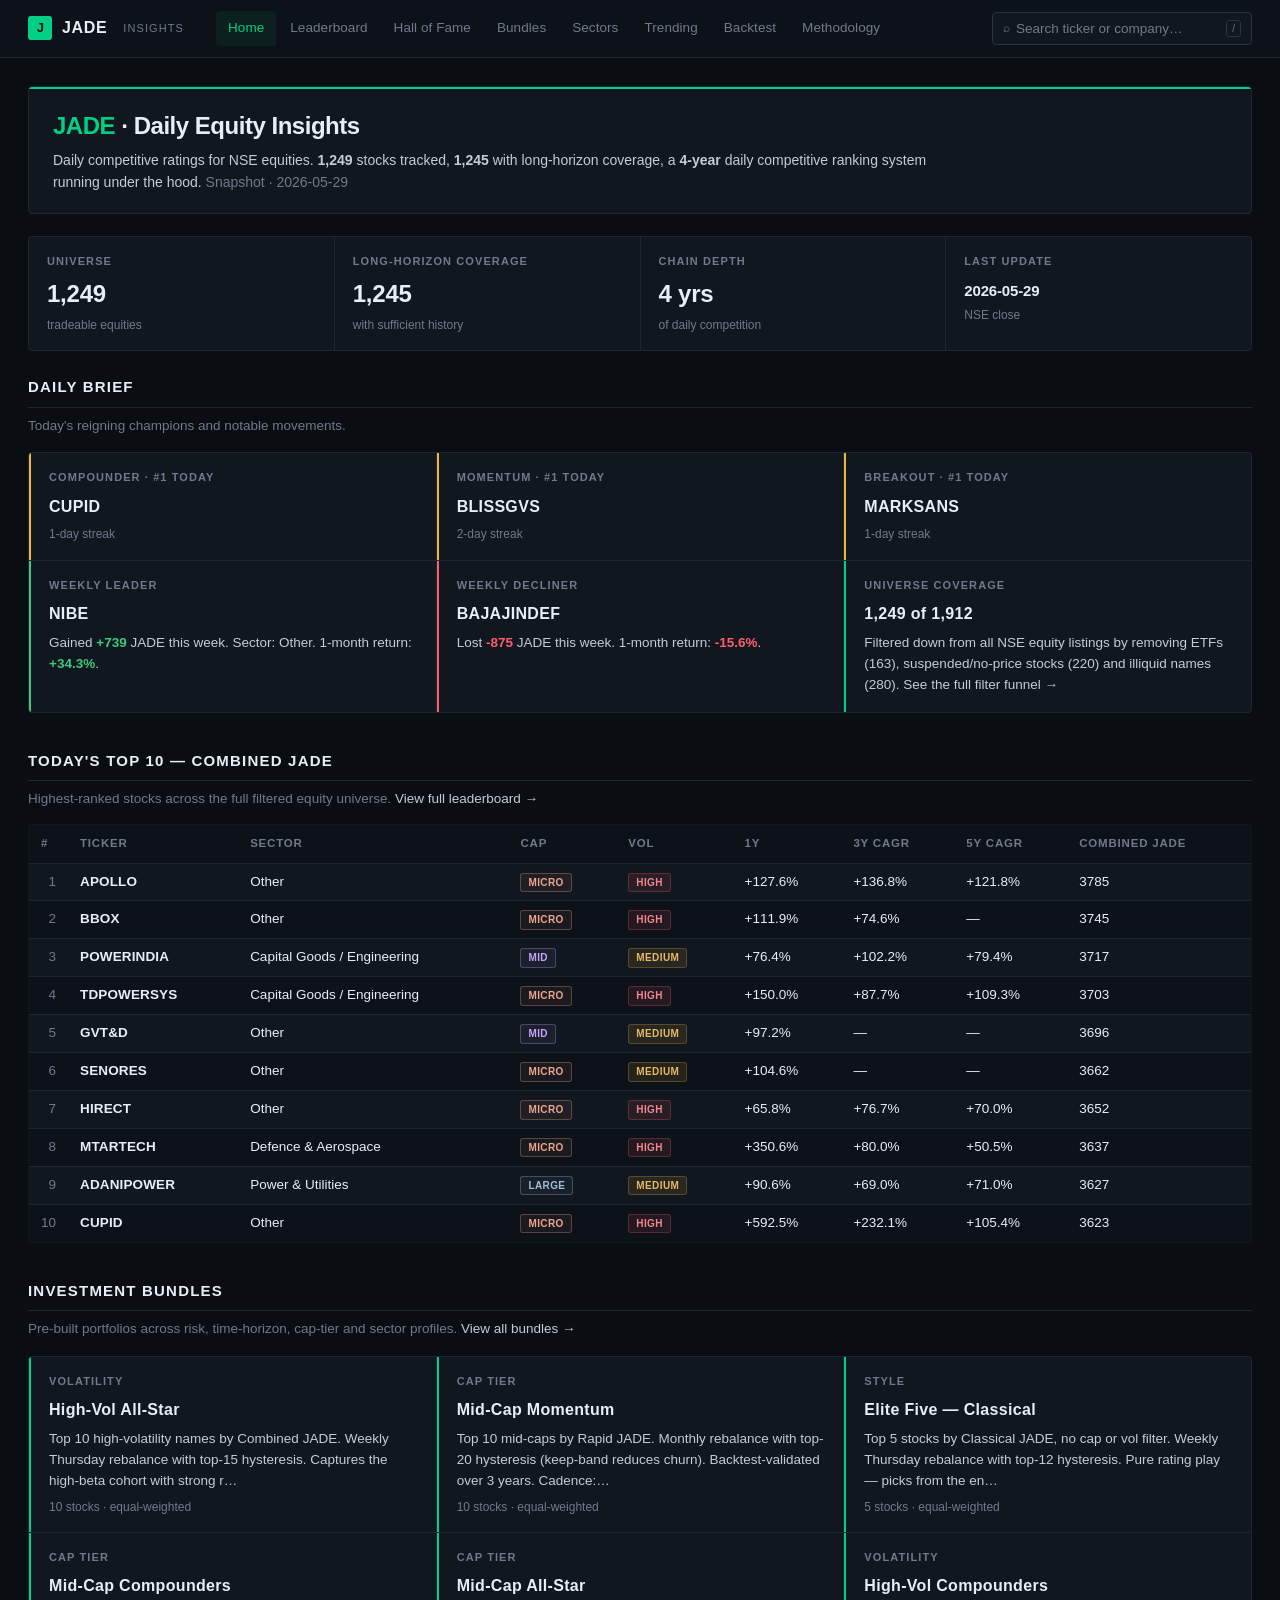
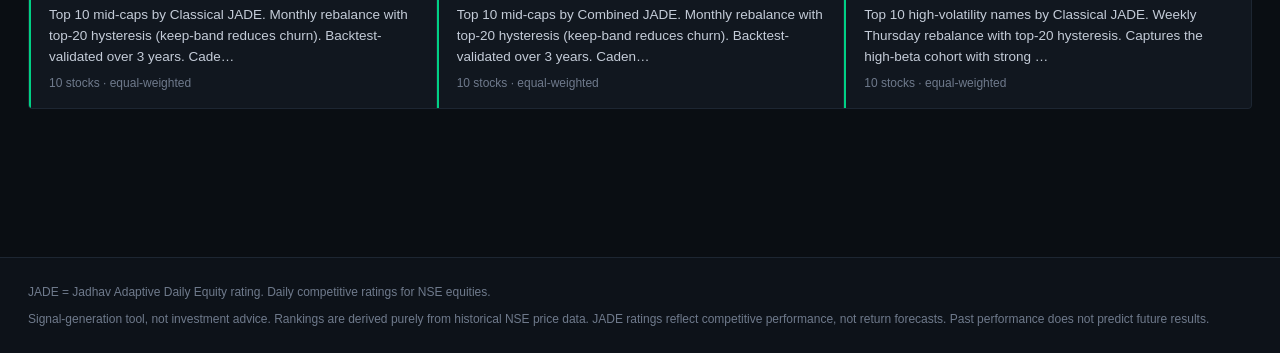
==== commit 42c10346: "update late 2nd June night" ====
--- a/index.html
+++ b/index.html
@@ -33,8 +33,8 @@
 
 <section class="hero">
   <h1><span class="accent">JADE</span> · Daily Equity Insights</h1>
-  <p>Daily competitive ratings for NSE equities. <b>1,246</b> stocks tracked,
-     <b>1,242</b> with long-horizon coverage,
+  <p>Daily competitive ratings for NSE equities. <b>1,249</b> stocks tracked,
+     <b>1,245</b> with long-horizon coverage,
      a <b>4-year</b> daily competitive ranking system running under the hood.
      <span class="dim">Snapshot · 2026-05-29</span></p>
 </section>
@@ -42,12 +42,12 @@
 <div class="stat-strip">
   <div class="stat-card">
     <div class="lbl">Universe</div>
-    <div class="val">1,246</div>
+    <div class="val">1,249</div>
     <div class="sub">tradeable equities</div>
   </div>
   <div class="stat-card">
     <div class="lbl">Long-horizon coverage</div>
-    <div class="val">1,242</div>
+    <div class="val">1,245</div>
     <div class="sub">with sufficient history</div>
   </div>
   <div class="stat-card">
@@ -66,8 +66,8 @@
   <h2>Daily Brief</h2>
   <p class="lead">Today's reigning champions and notable movements.</p>
   <div class="info-grid">
-    <div class='info-tile accent-gold'><div class='label'>Compounder · #1 Today</div><div class='ticker'><a href='stock.html?t=ATHERENERG'>ATHERENERG</a></div><div class='sub'>1-day streak</div></div><div class='info-tile accent-gold'><div class='label'>Momentum · #1 Today</div><div class='ticker'><a href='stock.html?t=BBOX'>BBOX</a></div><div class='sub'>1-day streak</div></div><div class='info-tile accent-gold'><div class='label'>Breakout · #1 Today</div><div class='ticker'><a href='stock.html?t=VINDHYATEL'>VINDHYATEL</a></div><div class='sub'>1-day streak</div></div>
-    <div class='info-tile accent-up'><div class='label'>Weekly Leader</div><div class='ticker'><a href='stock.html?t=TERASOFT'>TERASOFT</a></div><div class='body'>Gained <b class='up'>+827</b> JADE this week. Sector: Other. 1-month return: <b class='up'>+16.2%</b>.</div></div><div class='info-tile accent-down'><div class='label'>Weekly Decliner</div><div class='ticker'><a href='stock.html?t=BAJAJINDEF'>BAJAJINDEF</a></div><div class='body'>Lost <b class='down'>-957</b> JADE this week. 1-month return: <b class='down'>-15.6%</b>.</div></div><div class='info-tile accent'><div class='label'>Universe Coverage</div><div class='ticker'>1,246 of 2,422</div><div class='body'>Filtered down from all NSE equity listings by removing ETFs (206), suspended/no-price stocks (684) and illiquid names (286). <a href='methodology.html'>See the full filter funnel →</a></div></div>
+    <div class='info-tile accent-gold'><div class='label'>Compounder · #1 Today</div><div class='ticker'><a href='stock.html?t=CUPID'>CUPID</a></div><div class='sub'>1-day streak</div></div><div class='info-tile accent-gold'><div class='label'>Momentum · #1 Today</div><div class='ticker'><a href='stock.html?t=BLISSGVS'>BLISSGVS</a></div><div class='sub'>2-day streak</div></div><div class='info-tile accent-gold'><div class='label'>Breakout · #1 Today</div><div class='ticker'><a href='stock.html?t=MARKSANS'>MARKSANS</a></div><div class='sub'>1-day streak</div></div>
+    <div class='info-tile accent-up'><div class='label'>Weekly Leader</div><div class='ticker'><a href='stock.html?t=NIBE'>NIBE</a></div><div class='body'>Gained <b class='up'>+739</b> JADE this week. Sector: Other. 1-month return: <b class='up'>+34.3%</b>.</div></div><div class='info-tile accent-down'><div class='label'>Weekly Decliner</div><div class='ticker'><a href='stock.html?t=BAJAJINDEF'>BAJAJINDEF</a></div><div class='body'>Lost <b class='down'>-875</b> JADE this week. 1-month return: <b class='down'>-15.6%</b>.</div></div><div class='info-tile accent'><div class='label'>Universe Coverage</div><div class='ticker'>1,249 of 1,912</div><div class='body'>Filtered down from all NSE equity listings by removing ETFs (163), suspended/no-price stocks (220) and illiquid names (280). <a href='methodology.html'>See the full filter funnel →</a></div></div>
   </div>
 </section>
 
@@ -75,7 +75,7 @@
   <h2>Today's Top 10 — Combined JADE</h2>
   <p class="lead">Highest-ranked stocks across the full filtered equity universe.
     <a href="leaderboard.html">View full leaderboard →</a></p>
-  <table class='t'><thead><tr><th>#</th><th>Ticker</th><th>Sector</th><th>Cap</th><th>Vol</th><th>1y</th><th>3y CAGR</th><th>5y CAGR</th><th>Combined JADE</th></tr></thead><tbody><tr><td class='rank'>1</td><td><a class="ticker-link" href="stock.html?t=BBOX">BBOX</a></td><td>Other</td><td><span class="tag cap-micro">micro</span></td><td class='dim'><span class="tag high">high</span></td><td>+123.9%</td><td>+77.8%</td><td>—</td><td>3834</td></tr><tr><td class='rank'>2</td><td><a class="ticker-link" href="stock.html?t=TDPOWERSYS">TDPOWERSYS</a></td><td>Capital Goods / Engineering</td><td><span class="tag cap-micro">micro</span></td><td class='dim'><span class="tag high">high</span></td><td>+142.6%</td><td>+85.8%</td><td>+108.1%</td><td>3820</td></tr><tr><td class='rank'>3</td><td><a class="ticker-link" href="stock.html?t=CUPID">CUPID</a></td><td>Other</td><td><span class="tag cap-micro">micro</span></td><td class='dim'><span class="tag high">high</span></td><td>+605.3%</td><td>+234.2%</td><td>+106.2%</td><td>3797</td></tr><tr><td class='rank'>4</td><td><a class="ticker-link" href="stock.html?t=APOLLO">APOLLO</a></td><td>Other</td><td><span class="tag cap-micro">micro</span></td><td class='dim'><span class="tag high">high</span></td><td>+110.5%</td><td>+130.7%</td><td>+118.4%</td><td>3795</td></tr><tr><td class='rank'>5</td><td><a class="ticker-link" href="stock.html?t=SENORES">SENORES</a></td><td>Other</td><td><span class="tag cap-micro">micro</span></td><td class='dim'><span class="tag medium">medium</span></td><td>+112.5%</td><td>—</td><td>—</td><td>3784</td></tr><tr><td class='rank'>6</td><td><a class="ticker-link" href="stock.html?t=KERNEX">KERNEX</a></td><td>Other</td><td><span class="tag cap-micro">micro</span></td><td class='dim'><span class="tag high">high</span></td><td>+93.5%</td><td>—</td><td>—</td><td>3772</td></tr><tr><td class='rank'>7</td><td><a class="ticker-link" href="stock.html?t=POWERINDIA">POWERINDIA</a></td><td>Capital Goods / Engineering</td><td><span class="tag cap-mid">mid</span></td><td class='dim'><span class="tag medium">medium</span></td><td>+91.2%</td><td>+107.7%</td><td>+82.3%</td><td>3743</td></tr><tr><td class='rank'>8</td><td><a class="ticker-link" href="stock.html?t=DIACABS">DIACABS</a></td><td>Other</td><td><span class="tag cap-micro">micro</span></td><td class='dim'><span class="tag high">high</span></td><td>+80.9%</td><td>—</td><td>—</td><td>3732</td></tr><tr><td class='rank'>9</td><td><a class="ticker-link" href="stock.html?t=AEROFLEX">AEROFLEX</a></td><td>Other</td><td><span class="tag cap-micro">micro</span></td><td class='dim'><span class="tag high">high</span></td><td>+120.9%</td><td>—</td><td>—</td><td>3716</td></tr><tr><td class='rank'>10</td><td><a class="ticker-link" href="stock.html?t=SHAILY">SHAILY</a></td><td>Other</td><td><span class="tag cap-micro">micro</span></td><td class='dim'><span class="tag high">high</span></td><td>+95.8%</td><td>+118.0%</td><td>—</td><td>3709</td></tr></tbody></table>
+  <table class='t'><thead><tr><th>#</th><th>Ticker</th><th>Sector</th><th>Cap</th><th>Vol</th><th>1y</th><th>3y CAGR</th><th>5y CAGR</th><th>Combined JADE</th></tr></thead><tbody><tr><td class='rank'>1</td><td><a class="ticker-link" href="stock.html?t=APOLLO">APOLLO</a></td><td>Other</td><td><span class="tag cap-micro">micro</span></td><td class='dim'><span class="tag high">high</span></td><td>+127.6%</td><td>+136.8%</td><td>+121.8%</td><td>3785</td></tr><tr><td class='rank'>2</td><td><a class="ticker-link" href="stock.html?t=BBOX">BBOX</a></td><td>Other</td><td><span class="tag cap-micro">micro</span></td><td class='dim'><span class="tag high">high</span></td><td>+111.9%</td><td>+74.6%</td><td>—</td><td>3745</td></tr><tr><td class='rank'>3</td><td><a class="ticker-link" href="stock.html?t=POWERINDIA">POWERINDIA</a></td><td>Capital Goods / Engineering</td><td><span class="tag cap-mid">mid</span></td><td class='dim'><span class="tag medium">medium</span></td><td>+76.4%</td><td>+102.2%</td><td>+79.4%</td><td>3717</td></tr><tr><td class='rank'>4</td><td><a class="ticker-link" href="stock.html?t=TDPOWERSYS">TDPOWERSYS</a></td><td>Capital Goods / Engineering</td><td><span class="tag cap-micro">micro</span></td><td class='dim'><span class="tag high">high</span></td><td>+150.0%</td><td>+87.7%</td><td>+109.3%</td><td>3703</td></tr><tr><td class='rank'>5</td><td><a class="ticker-link" href="stock.html?t=GVT&amp;D">GVT&amp;D</a></td><td>Other</td><td><span class="tag cap-mid">mid</span></td><td class='dim'><span class="tag medium">medium</span></td><td>+97.2%</td><td>—</td><td>—</td><td>3696</td></tr><tr><td class='rank'>6</td><td><a class="ticker-link" href="stock.html?t=SENORES">SENORES</a></td><td>Other</td><td><span class="tag cap-micro">micro</span></td><td class='dim'><span class="tag medium">medium</span></td><td>+104.6%</td><td>—</td><td>—</td><td>3662</td></tr><tr><td class='rank'>7</td><td><a class="ticker-link" href="stock.html?t=HIRECT">HIRECT</a></td><td>Other</td><td><span class="tag cap-micro">micro</span></td><td class='dim'><span class="tag high">high</span></td><td>+65.8%</td><td>+76.7%</td><td>+70.0%</td><td>3652</td></tr><tr><td class='rank'>8</td><td><a class="ticker-link" href="stock.html?t=MTARTECH">MTARTECH</a></td><td>Defence & Aerospace</td><td><span class="tag cap-micro">micro</span></td><td class='dim'><span class="tag high">high</span></td><td>+350.6%</td><td>+80.0%</td><td>+50.5%</td><td>3637</td></tr><tr><td class='rank'>9</td><td><a class="ticker-link" href="stock.html?t=ADANIPOWER">ADANIPOWER</a></td><td>Power & Utilities</td><td><span class="tag cap-large">large</span></td><td class='dim'><span class="tag medium">medium</span></td><td>+90.6%</td><td>+69.0%</td><td>+71.0%</td><td>3627</td></tr><tr><td class='rank'>10</td><td><a class="ticker-link" href="stock.html?t=CUPID">CUPID</a></td><td>Other</td><td><span class="tag cap-micro">micro</span></td><td class='dim'><span class="tag high">high</span></td><td>+592.5%</td><td>+232.1%</td><td>+105.4%</td><td>3623</td></tr></tbody></table>
 </section>
 
 <section>
@@ -83,7 +83,7 @@
   <p class="lead">Pre-built portfolios across risk, time-horizon, cap-tier and sector profiles.
     <a href="bundles.html">View all bundles →</a></p>
   <div class="info-grid">
-    <div class='info-tile accent'><div class='label'>Volatility</div><div class='ticker'><a href='bundles.html#high_vol_all_star'>High-Vol All-Star</a></div><div class='body'>Top 10 high-volatility names by Combined JADE. Cadence: weekly Thu, hysteresis top-15. Backtest: +400.4% over 3yr (CAGR 70.6%, Sharpe 1.93, …</div><div class='sub'>10 stocks · equal-weighted</div></div><div class='info-tile accent'><div class='label'>Cap Tier</div><div class='ticker'><a href='bundles.html#mid_cap_momentum'>Mid-Cap Momentum</a></div><div class='body'>Top 10 mid-caps by Rapid JADE. Monthly rebalance. Cadence: monthly. Backtest: +386.0% over 3yr (CAGR 68.7%, Sharpe 2.10, max DD -26.3%).…</div><div class='sub'>10 stocks · equal-weighted</div></div><div class='info-tile accent'><div class='label'>Cap Tier</div><div class='ticker'><a href='bundles.html#mid_cap_momentum_h20'>Mid-Cap Momentum (h20)</a></div><div class='body'>Top 10 mid-caps by Rapid JADE. Weekly Thursday rebalance with top-20 hysteresis. Cadence: weekly Thu, hysteresis top-20. Backtest: +382.4% o…</div><div class='sub'>10 stocks · equal-weighted</div></div><div class='info-tile accent'><div class='label'>Cap Tier</div><div class='ticker'><a href='bundles.html#mid_cap_momentum_h15'>Mid-Cap Momentum (h15)</a></div><div class='body'>Top 10 mid-caps by Rapid JADE. Monthly rebalance with top-15 hysteresis. Cadence: monthly, hysteresis top-15. Backtest: +378.2% over 3yr (CA…</div><div class='sub'>10 stocks · equal-weighted</div></div><div class='info-tile accent'><div class='label'>Volatility</div><div class='ticker'><a href='bundles.html#high_vol_all_star_no_hyst'>High-Vol All-Star (no hyst)</a></div><div class='body'>Top 10 high-volatility names by Combined JADE. Cadence: weekly Thu. Backtest: +327.8% over 3yr (CAGR 62.0%, Sharpe 1.76, max DD -34.2%).…</div><div class='sub'>10 stocks · equal-weighted</div></div><div class='info-tile accent'><div class='label'>Volatility</div><div class='ticker'><a href='bundles.html#high_vol_compounders'>High-Vol Compounders</a></div><div class='body'>Top 10 high-volatility names by Classical JADE. Cadence: monthly, hysteresis top-15. Backtest: +310.9% over 3yr (CAGR 59.6%, Sharpe 1.71, ma…</div><div class='sub'>10 stocks · equal-weighted</div></div>
+    <div class='info-tile accent'><div class='label'>Volatility</div><div class='ticker'><a href='bundles.html#high_vol_all_star'>High-Vol All-Star</a></div><div class='body'>Top 10 high-volatility names by Combined JADE. Weekly Thursday rebalance with top-15 hysteresis. Captures the high-beta cohort with strong r…</div><div class='sub'>10 stocks · equal-weighted</div></div><div class='info-tile accent'><div class='label'>Cap Tier</div><div class='ticker'><a href='bundles.html#mid_cap_momentum'>Mid-Cap Momentum</a></div><div class='body'>Top 10 mid-caps by Rapid JADE. Monthly rebalance with top-20 hysteresis (keep-band reduces churn). Backtest-validated over 3 years. Cadence:…</div><div class='sub'>10 stocks · equal-weighted</div></div><div class='info-tile accent'><div class='label'>Style</div><div class='ticker'><a href='bundles.html#elite_five_classical'>Elite Five — Classical</a></div><div class='body'>Top 5 stocks by Classical JADE, no cap or vol filter. Weekly Thursday rebalance with top-12 hysteresis. Pure rating play — picks from the en…</div><div class='sub'>5 stocks · equal-weighted</div></div><div class='info-tile accent'><div class='label'>Cap Tier</div><div class='ticker'><a href='bundles.html#mid_cap_compounders'>Mid-Cap Compounders</a></div><div class='body'>Top 10 mid-caps by Classical JADE. Monthly rebalance with top-20 hysteresis (keep-band reduces churn). Backtest-validated over 3 years. Cade…</div><div class='sub'>10 stocks · equal-weighted</div></div><div class='info-tile accent'><div class='label'>Cap Tier</div><div class='ticker'><a href='bundles.html#mid_cap_all_star'>Mid-Cap All-Star</a></div><div class='body'>Top 10 mid-caps by Combined JADE. Monthly rebalance with top-20 hysteresis (keep-band reduces churn). Backtest-validated over 3 years. Caden…</div><div class='sub'>10 stocks · equal-weighted</div></div><div class='info-tile accent'><div class='label'>Volatility</div><div class='ticker'><a href='bundles.html#high_vol_compounders'>High-Vol Compounders</a></div><div class='body'>Top 10 high-volatility names by Classical JADE. Weekly Thursday rebalance with top-20 hysteresis. Captures the high-beta cohort with strong …</div><div class='sub'>10 stocks · equal-weighted</div></div>
   </div>
 </section>
 
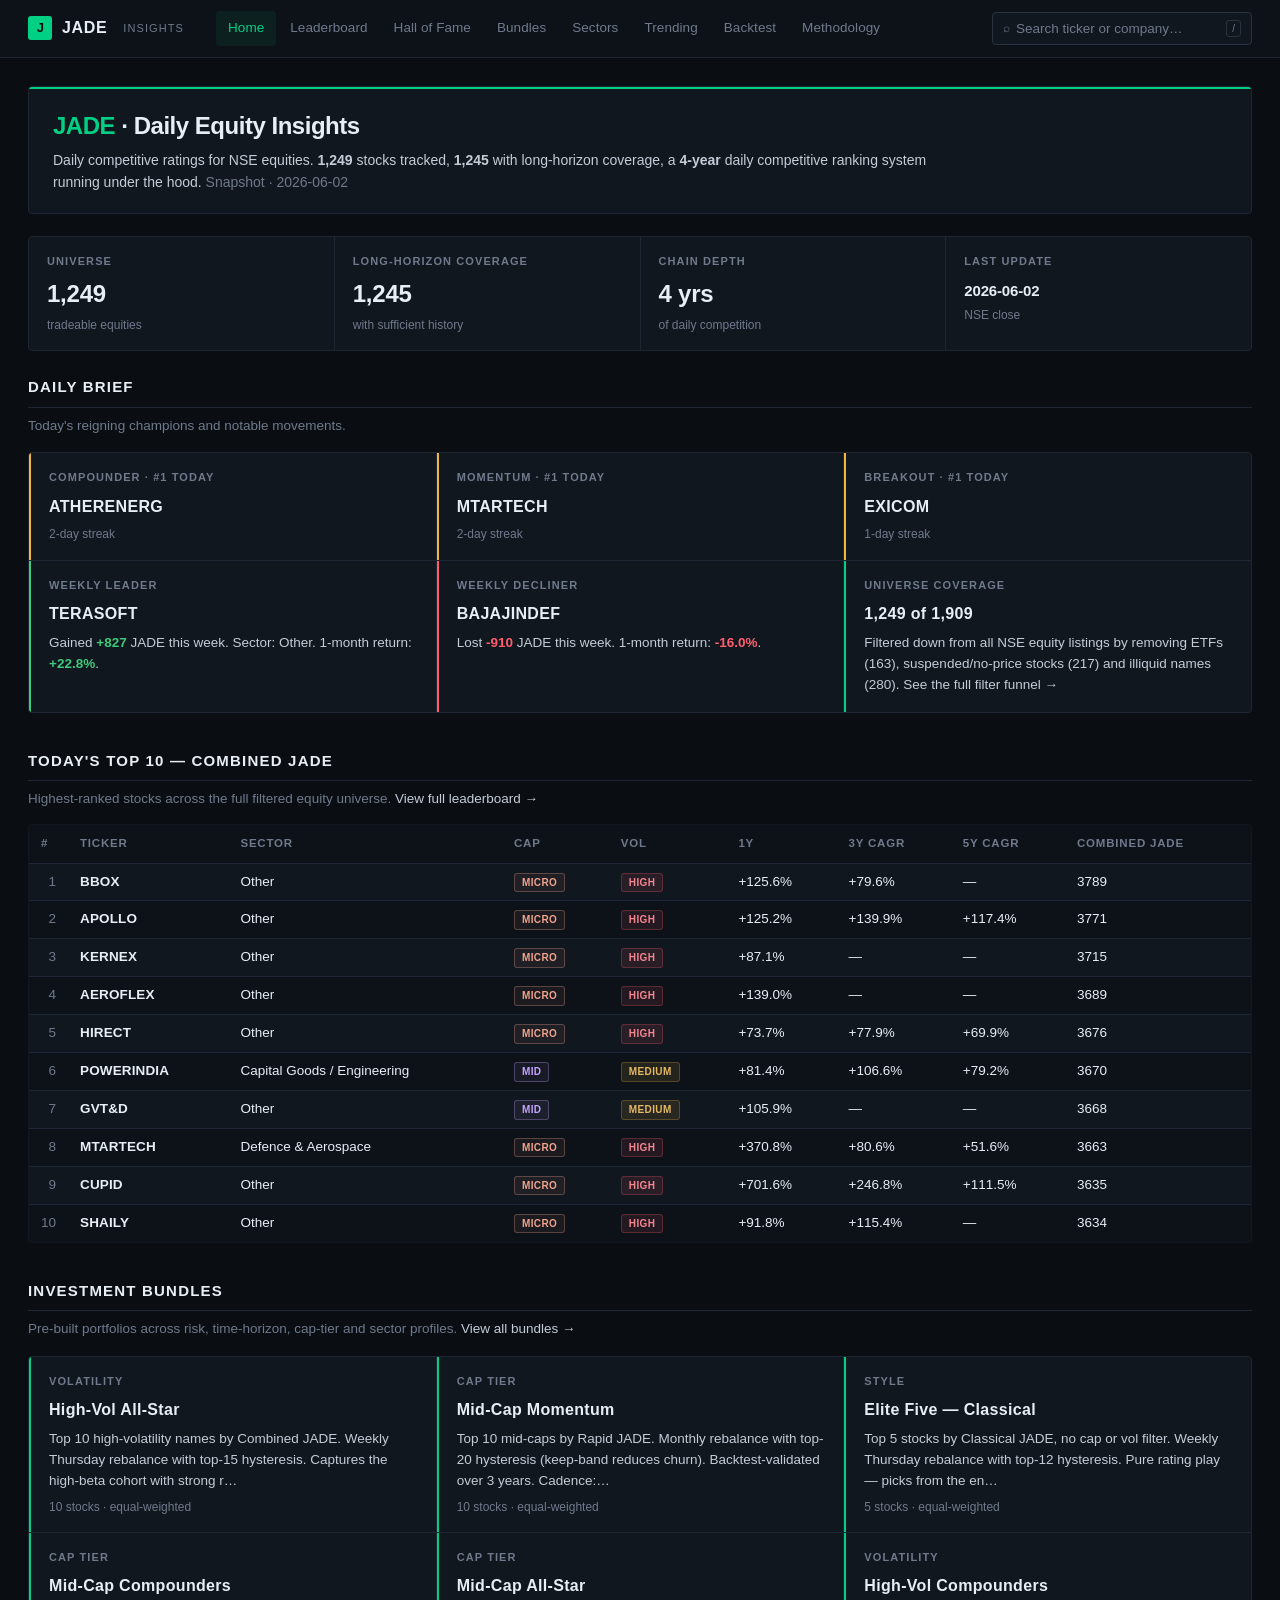
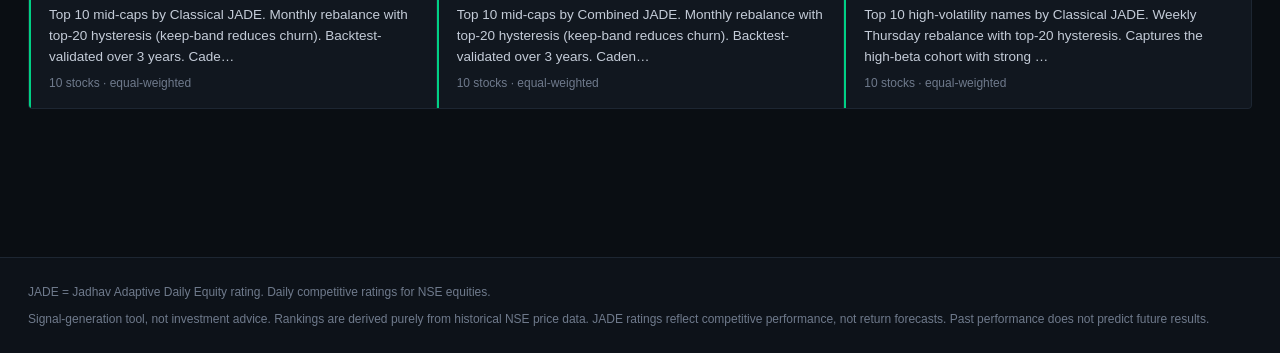
==== commit 21ae15d8: "update 3rd june morning" ====
--- a/index.html
+++ b/index.html
@@ -36,7 +36,7 @@
   <p>Daily competitive ratings for NSE equities. <b>1,249</b> stocks tracked,
      <b>1,245</b> with long-horizon coverage,
      a <b>4-year</b> daily competitive ranking system running under the hood.
-     <span class="dim">Snapshot · 2026-05-29</span></p>
+     <span class="dim">Snapshot · 2026-06-02</span></p>
 </section>
 
 <div class="stat-strip">
@@ -57,7 +57,7 @@
   </div>
   <div class="stat-card">
     <div class="lbl">Last update</div>
-    <div class="val" style="font-size:15px; margin-top:8px;">2026-05-29</div>
+    <div class="val" style="font-size:15px; margin-top:8px;">2026-06-02</div>
     <div class="sub">NSE close</div>
   </div>
 </div>
@@ -66,8 +66,8 @@
   <h2>Daily Brief</h2>
   <p class="lead">Today's reigning champions and notable movements.</p>
   <div class="info-grid">
-    <div class='info-tile accent-gold'><div class='label'>Compounder · #1 Today</div><div class='ticker'><a href='stock.html?t=CUPID'>CUPID</a></div><div class='sub'>1-day streak</div></div><div class='info-tile accent-gold'><div class='label'>Momentum · #1 Today</div><div class='ticker'><a href='stock.html?t=BLISSGVS'>BLISSGVS</a></div><div class='sub'>2-day streak</div></div><div class='info-tile accent-gold'><div class='label'>Breakout · #1 Today</div><div class='ticker'><a href='stock.html?t=MARKSANS'>MARKSANS</a></div><div class='sub'>1-day streak</div></div>
-    <div class='info-tile accent-up'><div class='label'>Weekly Leader</div><div class='ticker'><a href='stock.html?t=NIBE'>NIBE</a></div><div class='body'>Gained <b class='up'>+739</b> JADE this week. Sector: Other. 1-month return: <b class='up'>+34.3%</b>.</div></div><div class='info-tile accent-down'><div class='label'>Weekly Decliner</div><div class='ticker'><a href='stock.html?t=BAJAJINDEF'>BAJAJINDEF</a></div><div class='body'>Lost <b class='down'>-875</b> JADE this week. 1-month return: <b class='down'>-15.6%</b>.</div></div><div class='info-tile accent'><div class='label'>Universe Coverage</div><div class='ticker'>1,249 of 1,912</div><div class='body'>Filtered down from all NSE equity listings by removing ETFs (163), suspended/no-price stocks (220) and illiquid names (280). <a href='methodology.html'>See the full filter funnel →</a></div></div>
+    <div class='info-tile accent-gold'><div class='label'>Compounder · #1 Today</div><div class='ticker'><a href='stock.html?t=ATHERENERG'>ATHERENERG</a></div><div class='sub'>2-day streak</div></div><div class='info-tile accent-gold'><div class='label'>Momentum · #1 Today</div><div class='ticker'><a href='stock.html?t=MTARTECH'>MTARTECH</a></div><div class='sub'>2-day streak</div></div><div class='info-tile accent-gold'><div class='label'>Breakout · #1 Today</div><div class='ticker'><a href='stock.html?t=EXICOM'>EXICOM</a></div><div class='sub'>1-day streak</div></div>
+    <div class='info-tile accent-up'><div class='label'>Weekly Leader</div><div class='ticker'><a href='stock.html?t=TERASOFT'>TERASOFT</a></div><div class='body'>Gained <b class='up'>+827</b> JADE this week. Sector: Other. 1-month return: <b class='up'>+22.8%</b>.</div></div><div class='info-tile accent-down'><div class='label'>Weekly Decliner</div><div class='ticker'><a href='stock.html?t=BAJAJINDEF'>BAJAJINDEF</a></div><div class='body'>Lost <b class='down'>-910</b> JADE this week. 1-month return: <b class='down'>-16.0%</b>.</div></div><div class='info-tile accent'><div class='label'>Universe Coverage</div><div class='ticker'>1,249 of 1,909</div><div class='body'>Filtered down from all NSE equity listings by removing ETFs (163), suspended/no-price stocks (217) and illiquid names (280). <a href='methodology.html'>See the full filter funnel →</a></div></div>
   </div>
 </section>
 
@@ -75,7 +75,7 @@
   <h2>Today's Top 10 — Combined JADE</h2>
   <p class="lead">Highest-ranked stocks across the full filtered equity universe.
     <a href="leaderboard.html">View full leaderboard →</a></p>
-  <table class='t'><thead><tr><th>#</th><th>Ticker</th><th>Sector</th><th>Cap</th><th>Vol</th><th>1y</th><th>3y CAGR</th><th>5y CAGR</th><th>Combined JADE</th></tr></thead><tbody><tr><td class='rank'>1</td><td><a class="ticker-link" href="stock.html?t=APOLLO">APOLLO</a></td><td>Other</td><td><span class="tag cap-micro">micro</span></td><td class='dim'><span class="tag high">high</span></td><td>+127.6%</td><td>+136.8%</td><td>+121.8%</td><td>3785</td></tr><tr><td class='rank'>2</td><td><a class="ticker-link" href="stock.html?t=BBOX">BBOX</a></td><td>Other</td><td><span class="tag cap-micro">micro</span></td><td class='dim'><span class="tag high">high</span></td><td>+111.9%</td><td>+74.6%</td><td>—</td><td>3745</td></tr><tr><td class='rank'>3</td><td><a class="ticker-link" href="stock.html?t=POWERINDIA">POWERINDIA</a></td><td>Capital Goods / Engineering</td><td><span class="tag cap-mid">mid</span></td><td class='dim'><span class="tag medium">medium</span></td><td>+76.4%</td><td>+102.2%</td><td>+79.4%</td><td>3717</td></tr><tr><td class='rank'>4</td><td><a class="ticker-link" href="stock.html?t=TDPOWERSYS">TDPOWERSYS</a></td><td>Capital Goods / Engineering</td><td><span class="tag cap-micro">micro</span></td><td class='dim'><span class="tag high">high</span></td><td>+150.0%</td><td>+87.7%</td><td>+109.3%</td><td>3703</td></tr><tr><td class='rank'>5</td><td><a class="ticker-link" href="stock.html?t=GVT&amp;D">GVT&amp;D</a></td><td>Other</td><td><span class="tag cap-mid">mid</span></td><td class='dim'><span class="tag medium">medium</span></td><td>+97.2%</td><td>—</td><td>—</td><td>3696</td></tr><tr><td class='rank'>6</td><td><a class="ticker-link" href="stock.html?t=SENORES">SENORES</a></td><td>Other</td><td><span class="tag cap-micro">micro</span></td><td class='dim'><span class="tag medium">medium</span></td><td>+104.6%</td><td>—</td><td>—</td><td>3662</td></tr><tr><td class='rank'>7</td><td><a class="ticker-link" href="stock.html?t=HIRECT">HIRECT</a></td><td>Other</td><td><span class="tag cap-micro">micro</span></td><td class='dim'><span class="tag high">high</span></td><td>+65.8%</td><td>+76.7%</td><td>+70.0%</td><td>3652</td></tr><tr><td class='rank'>8</td><td><a class="ticker-link" href="stock.html?t=MTARTECH">MTARTECH</a></td><td>Defence & Aerospace</td><td><span class="tag cap-micro">micro</span></td><td class='dim'><span class="tag high">high</span></td><td>+350.6%</td><td>+80.0%</td><td>+50.5%</td><td>3637</td></tr><tr><td class='rank'>9</td><td><a class="ticker-link" href="stock.html?t=ADANIPOWER">ADANIPOWER</a></td><td>Power & Utilities</td><td><span class="tag cap-large">large</span></td><td class='dim'><span class="tag medium">medium</span></td><td>+90.6%</td><td>+69.0%</td><td>+71.0%</td><td>3627</td></tr><tr><td class='rank'>10</td><td><a class="ticker-link" href="stock.html?t=CUPID">CUPID</a></td><td>Other</td><td><span class="tag cap-micro">micro</span></td><td class='dim'><span class="tag high">high</span></td><td>+592.5%</td><td>+232.1%</td><td>+105.4%</td><td>3623</td></tr></tbody></table>
+  <table class='t'><thead><tr><th>#</th><th>Ticker</th><th>Sector</th><th>Cap</th><th>Vol</th><th>1y</th><th>3y CAGR</th><th>5y CAGR</th><th>Combined JADE</th></tr></thead><tbody><tr><td class='rank'>1</td><td><a class="ticker-link" href="stock.html?t=BBOX">BBOX</a></td><td>Other</td><td><span class="tag cap-micro">micro</span></td><td class='dim'><span class="tag high">high</span></td><td>+125.6%</td><td>+79.6%</td><td>—</td><td>3789</td></tr><tr><td class='rank'>2</td><td><a class="ticker-link" href="stock.html?t=APOLLO">APOLLO</a></td><td>Other</td><td><span class="tag cap-micro">micro</span></td><td class='dim'><span class="tag high">high</span></td><td>+125.2%</td><td>+139.9%</td><td>+117.4%</td><td>3771</td></tr><tr><td class='rank'>3</td><td><a class="ticker-link" href="stock.html?t=KERNEX">KERNEX</a></td><td>Other</td><td><span class="tag cap-micro">micro</span></td><td class='dim'><span class="tag high">high</span></td><td>+87.1%</td><td>—</td><td>—</td><td>3715</td></tr><tr><td class='rank'>4</td><td><a class="ticker-link" href="stock.html?t=AEROFLEX">AEROFLEX</a></td><td>Other</td><td><span class="tag cap-micro">micro</span></td><td class='dim'><span class="tag high">high</span></td><td>+139.0%</td><td>—</td><td>—</td><td>3689</td></tr><tr><td class='rank'>5</td><td><a class="ticker-link" href="stock.html?t=HIRECT">HIRECT</a></td><td>Other</td><td><span class="tag cap-micro">micro</span></td><td class='dim'><span class="tag high">high</span></td><td>+73.7%</td><td>+77.9%</td><td>+69.9%</td><td>3676</td></tr><tr><td class='rank'>6</td><td><a class="ticker-link" href="stock.html?t=POWERINDIA">POWERINDIA</a></td><td>Capital Goods / Engineering</td><td><span class="tag cap-mid">mid</span></td><td class='dim'><span class="tag medium">medium</span></td><td>+81.4%</td><td>+106.6%</td><td>+79.2%</td><td>3670</td></tr><tr><td class='rank'>7</td><td><a class="ticker-link" href="stock.html?t=GVT&amp;D">GVT&amp;D</a></td><td>Other</td><td><span class="tag cap-mid">mid</span></td><td class='dim'><span class="tag medium">medium</span></td><td>+105.9%</td><td>—</td><td>—</td><td>3668</td></tr><tr><td class='rank'>8</td><td><a class="ticker-link" href="stock.html?t=MTARTECH">MTARTECH</a></td><td>Defence & Aerospace</td><td><span class="tag cap-micro">micro</span></td><td class='dim'><span class="tag high">high</span></td><td>+370.8%</td><td>+80.6%</td><td>+51.6%</td><td>3663</td></tr><tr><td class='rank'>9</td><td><a class="ticker-link" href="stock.html?t=CUPID">CUPID</a></td><td>Other</td><td><span class="tag cap-micro">micro</span></td><td class='dim'><span class="tag high">high</span></td><td>+701.6%</td><td>+246.8%</td><td>+111.5%</td><td>3635</td></tr><tr><td class='rank'>10</td><td><a class="ticker-link" href="stock.html?t=SHAILY">SHAILY</a></td><td>Other</td><td><span class="tag cap-micro">micro</span></td><td class='dim'><span class="tag high">high</span></td><td>+91.8%</td><td>+115.4%</td><td>—</td><td>3634</td></tr></tbody></table>
 </section>
 
 <section>
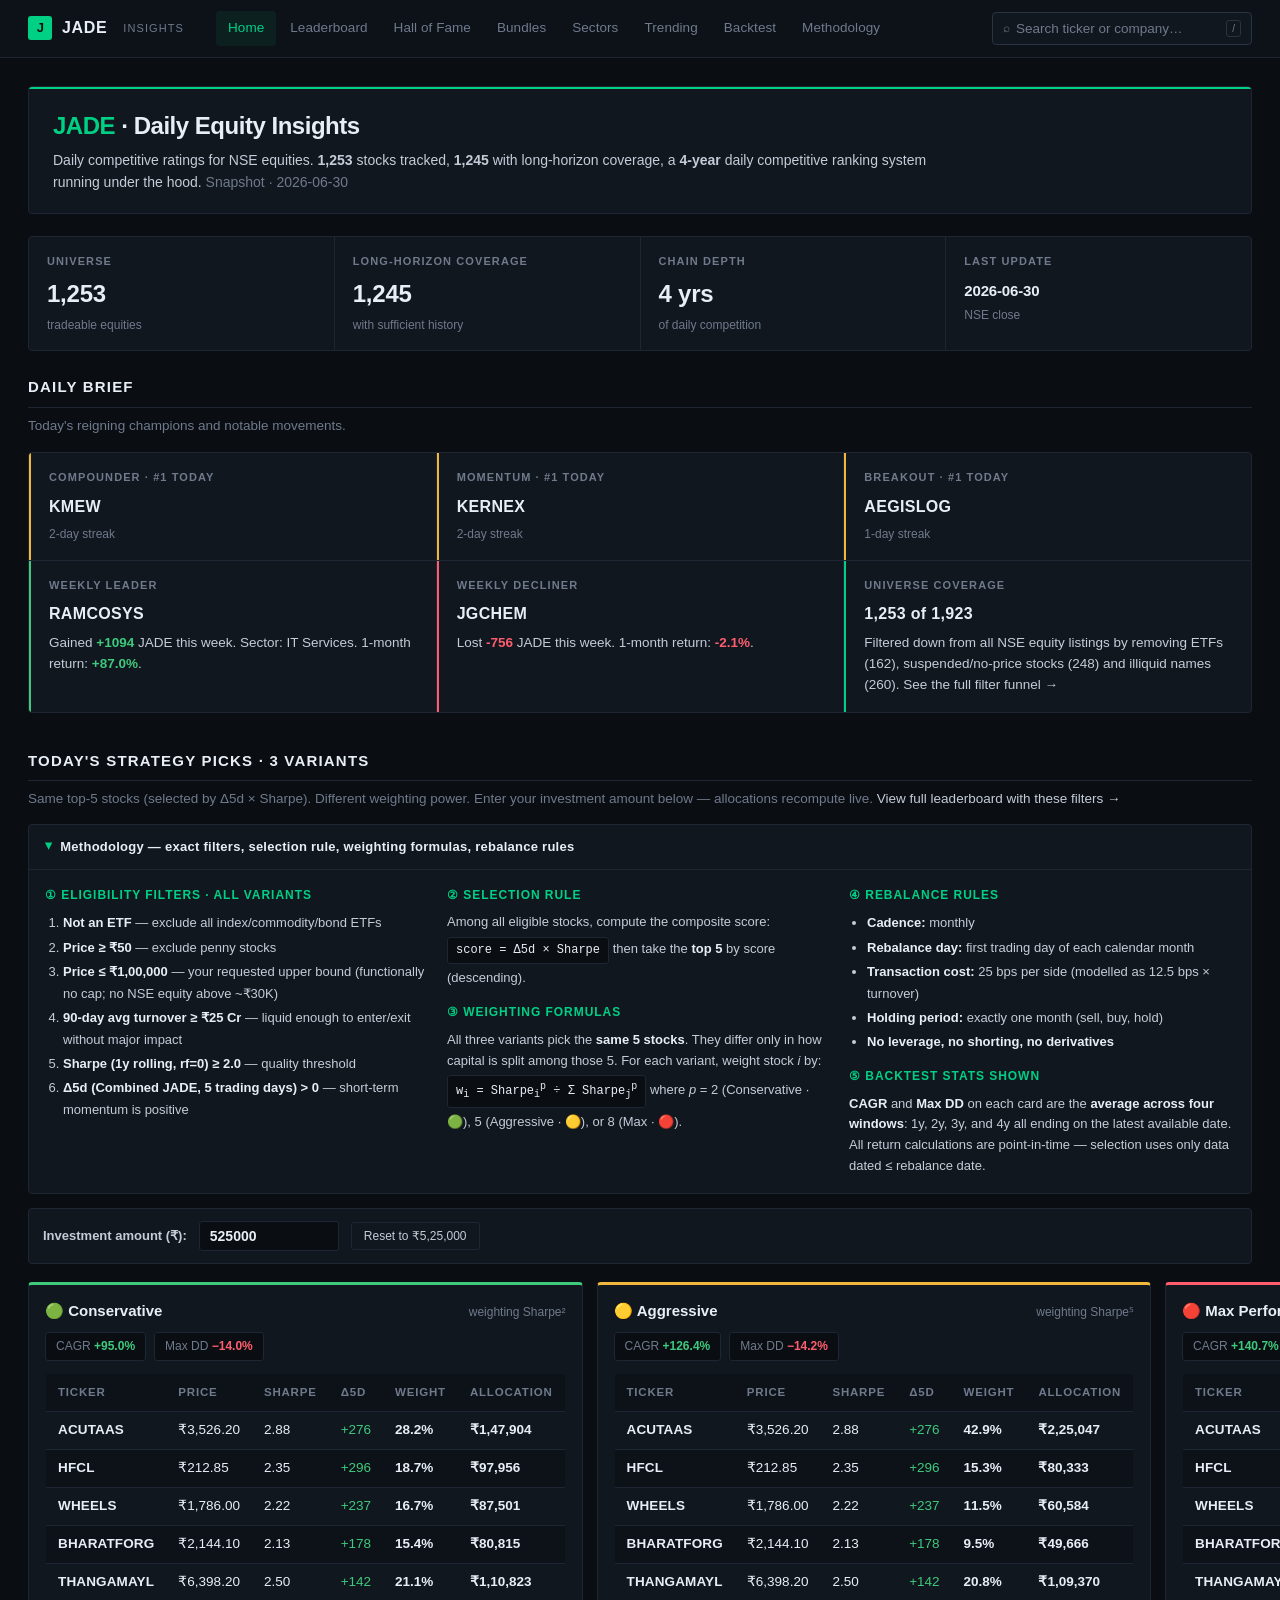
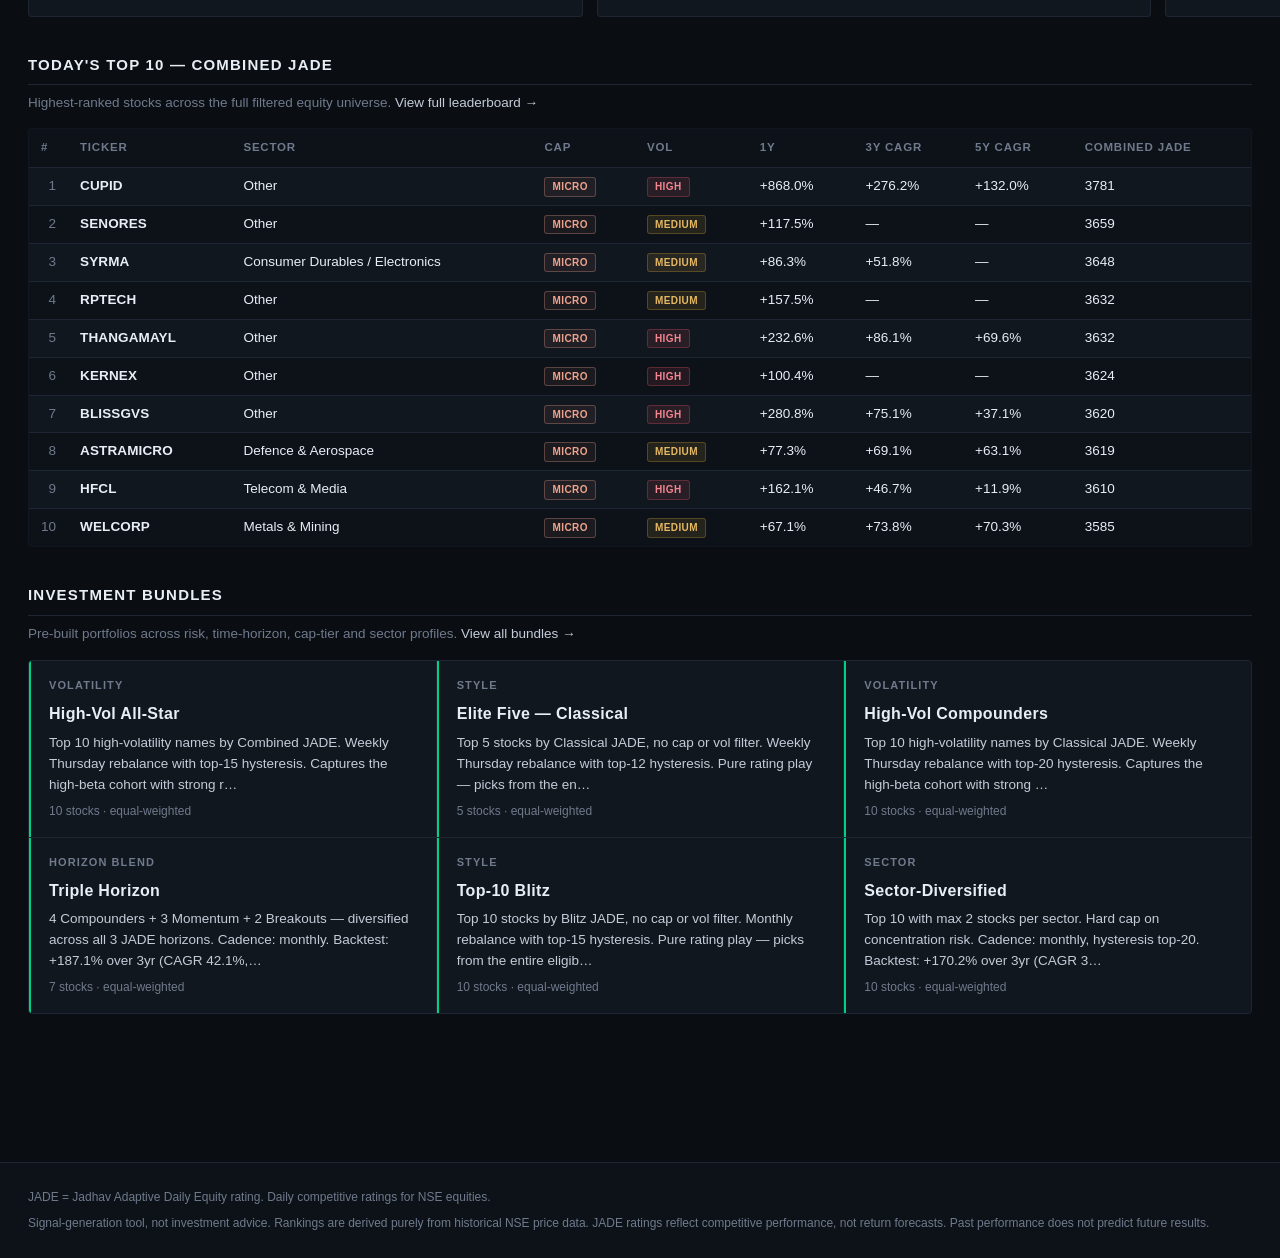
==== commit dd9127dc: "Add files via upload" ====
--- a/index.html
+++ b/index.html
@@ -33,16 +33,16 @@
 
 <section class="hero">
   <h1><span class="accent">JADE</span> · Daily Equity Insights</h1>
-  <p>Daily competitive ratings for NSE equities. <b>1,249</b> stocks tracked,
+  <p>Daily competitive ratings for NSE equities. <b>1,253</b> stocks tracked,
      <b>1,245</b> with long-horizon coverage,
      a <b>4-year</b> daily competitive ranking system running under the hood.
-     <span class="dim">Snapshot · 2026-06-02</span></p>
+     <span class="dim">Snapshot · 2026-06-30</span></p>
 </section>
 
 <div class="stat-strip">
   <div class="stat-card">
     <div class="lbl">Universe</div>
-    <div class="val">1,249</div>
+    <div class="val">1,253</div>
     <div class="sub">tradeable equities</div>
   </div>
   <div class="stat-card">
@@ -57,7 +57,7 @@
   </div>
   <div class="stat-card">
     <div class="lbl">Last update</div>
-    <div class="val" style="font-size:15px; margin-top:8px;">2026-06-02</div>
+    <div class="val" style="font-size:15px; margin-top:8px;">2026-06-30</div>
     <div class="sub">NSE close</div>
   </div>
 </div>
@@ -66,16 +66,100 @@
   <h2>Daily Brief</h2>
   <p class="lead">Today's reigning champions and notable movements.</p>
   <div class="info-grid">
-    <div class='info-tile accent-gold'><div class='label'>Compounder · #1 Today</div><div class='ticker'><a href='stock.html?t=ATHERENERG'>ATHERENERG</a></div><div class='sub'>2-day streak</div></div><div class='info-tile accent-gold'><div class='label'>Momentum · #1 Today</div><div class='ticker'><a href='stock.html?t=MTARTECH'>MTARTECH</a></div><div class='sub'>2-day streak</div></div><div class='info-tile accent-gold'><div class='label'>Breakout · #1 Today</div><div class='ticker'><a href='stock.html?t=EXICOM'>EXICOM</a></div><div class='sub'>1-day streak</div></div>
-    <div class='info-tile accent-up'><div class='label'>Weekly Leader</div><div class='ticker'><a href='stock.html?t=TERASOFT'>TERASOFT</a></div><div class='body'>Gained <b class='up'>+827</b> JADE this week. Sector: Other. 1-month return: <b class='up'>+22.8%</b>.</div></div><div class='info-tile accent-down'><div class='label'>Weekly Decliner</div><div class='ticker'><a href='stock.html?t=BAJAJINDEF'>BAJAJINDEF</a></div><div class='body'>Lost <b class='down'>-910</b> JADE this week. 1-month return: <b class='down'>-16.0%</b>.</div></div><div class='info-tile accent'><div class='label'>Universe Coverage</div><div class='ticker'>1,249 of 1,909</div><div class='body'>Filtered down from all NSE equity listings by removing ETFs (163), suspended/no-price stocks (217) and illiquid names (280). <a href='methodology.html'>See the full filter funnel →</a></div></div>
+    <div class='info-tile accent-gold'><div class='label'>Compounder · #1 Today</div><div class='ticker'><a href='stock.html?t=KMEW'>KMEW</a></div><div class='sub'>2-day streak</div></div><div class='info-tile accent-gold'><div class='label'>Momentum · #1 Today</div><div class='ticker'><a href='stock.html?t=KERNEX'>KERNEX</a></div><div class='sub'>2-day streak</div></div><div class='info-tile accent-gold'><div class='label'>Breakout · #1 Today</div><div class='ticker'><a href='stock.html?t=AEGISLOG'>AEGISLOG</a></div><div class='sub'>1-day streak</div></div>
+    <div class='info-tile accent-up'><div class='label'>Weekly Leader</div><div class='ticker'><a href='stock.html?t=RAMCOSYS'>RAMCOSYS</a></div><div class='body'>Gained <b class='up'>+1094</b> JADE this week. Sector: IT Services. 1-month return: <b class='up'>+87.0%</b>.</div></div><div class='info-tile accent-down'><div class='label'>Weekly Decliner</div><div class='ticker'><a href='stock.html?t=JGCHEM'>JGCHEM</a></div><div class='body'>Lost <b class='down'>-756</b> JADE this week. 1-month return: <b class='down'>-2.1%</b>.</div></div><div class='info-tile accent'><div class='label'>Universe Coverage</div><div class='ticker'>1,253 of 1,923</div><div class='body'>Filtered down from all NSE equity listings by removing ETFs (162), suspended/no-price stocks (248) and illiquid names (260). <a href='methodology.html'>See the full filter funnel →</a></div></div>
   </div>
 </section>
+
+
+<section id="strategy-picks">
+  <h2>Today's Strategy Picks · 3 Variants</h2>
+  <p class="lead">Same top-5 stocks (selected by Δ5d × Sharpe). Different weighting power.
+    Enter your investment amount below — allocations recompute live.
+    <a href="leaderboard.html?sharpe=%3E%3D2.0&jade_delta_5d_combined=%3E0&price=%3C%3D100000&liquidity=%3E25cr">View full leaderboard with these filters →</a></p>
+
+  <details class="strategy-method" open>
+    <summary>Methodology — exact filters, selection rule, weighting formulas, rebalance rules</summary>
+    <div class="strategy-method-body">
+      <div class="method-grid">
+        <div class="method-block">
+          <div class="method-head">① Eligibility filters · all variants</div>
+          <ol class="method-list">
+            <li><b>Not an ETF</b> — exclude all index/commodity/bond ETFs</li>
+            <li><b>Price ≥ ₹50</b> — exclude penny stocks</li>
+            <li><b>Price ≤ ₹1,00,000</b> — your requested upper bound (functionally no cap; no NSE equity above ~₹30K)</li>
+            <li><b>90-day avg turnover ≥ ₹25 Cr</b> — liquid enough to enter/exit without major impact</li>
+            <li><b>Sharpe (1y rolling, rf=0) ≥ 2.0</b> — quality threshold</li>
+            <li><b>Δ5d (Combined JADE, 5 trading days) &gt; 0</b> — short-term momentum is positive</li>
+          </ol>
+        </div>
+        <div class="method-block">
+          <div class="method-head">② Selection rule</div>
+          <p class="method-text">Among all eligible stocks, compute the composite score:
+            <code class="formula">score = Δ5d × Sharpe</code>
+            then take the <b>top 5</b> by score (descending).</p>
+          <div class="method-head" style="margin-top:14px;">③ Weighting formulas</div>
+          <p class="method-text">All three variants pick the <b>same 5 stocks</b>. They differ only in how capital is split among those 5.
+            For each variant, weight stock <i>i</i> by:
+            <code class="formula">w<sub>i</sub> = Sharpe<sub>i</sub><sup>p</sup> ÷ Σ Sharpe<sub>j</sub><sup>p</sup></code>
+            where <i>p</i> = 2 (Conservative · 🟢), 5 (Aggressive · 🟡), or 8 (Max · 🔴).</p>
+        </div>
+        <div class="method-block">
+          <div class="method-head">④ Rebalance rules</div>
+          <ul class="method-list">
+            <li><b>Cadence:</b> monthly</li>
+            <li><b>Rebalance day:</b> first trading day of each calendar month</li>
+            <li><b>Transaction cost:</b> 25 bps per side (modelled as 12.5 bps × turnover)</li>
+            <li><b>Holding period:</b> exactly one month (sell, buy, hold)</li>
+            <li><b>No leverage, no shorting, no derivatives</b></li>
+          </ul>
+          <div class="method-head" style="margin-top:14px;">⑤ Backtest stats shown</div>
+          <p class="method-text"><b>CAGR</b> and <b>Max DD</b> on each card are the
+            <b>average across four windows</b>: 1y, 2y, 3y, and 4y all ending on the latest available date.
+            All return calculations are point-in-time — selection uses only data dated &le; rebalance date.</p>
+        </div>
+      </div>
+    </div>
+  </details>
+
+  <div class="strategy-input-row">
+    <label for="strategy-amount">Investment amount (₹):</label>
+    <input type="number" id="strategy-amount" min="0" step="1000" value="525000">
+    <button type="button" id="strategy-reset" class="strategy-btn">Reset to ₹5,25,000</button>
+  </div>
+
+  <div class="strategy-grid">
+    <div class='strategy-card' data-variant='conservative'><div class='strategy-head'><div class='strategy-title'>🟢 <b>Conservative</b></div><div class='strategy-meta'><span class='dim'>weighting</span> Sharpe²</div></div><div class='strategy-stats'><span class='stat-pill'><span class='dim'>CAGR</span> <b class='up'>+95.0%</b></span><span class='stat-pill'><span class='dim'>Max DD</span> <b class='down'>−14.0%</b></span></div><table class='t strategy-tbl'><thead><tr><th>Ticker</th><th>Price</th><th>Sharpe</th><th>Δ5d</th><th>Weight</th><th>Allocation</th></tr></thead><tbody><tr><td><a class="ticker-link" href="stock.html?t=ACUTAAS">ACUTAAS</a></td><td>₹3,526.20</td><td>2.88</td><td class='up'>+276</td><td><b>28.2%</b></td><td class='alloc' data-w='0.281722'>₹0</td></tr><tr><td><a class="ticker-link" href="stock.html?t=HFCL">HFCL</a></td><td>₹212.85</td><td>2.35</td><td class='up'>+296</td><td><b>18.7%</b></td><td class='alloc' data-w='0.186582'>₹0</td></tr><tr><td><a class="ticker-link" href="stock.html?t=WHEELS">WHEELS</a></td><td>₹1,786.00</td><td>2.22</td><td class='up'>+237</td><td><b>16.7%</b></td><td class='alloc' data-w='0.166669'>₹0</td></tr><tr><td><a class="ticker-link" href="stock.html?t=BHARATFORG">BHARATFORG</a></td><td>₹2,144.10</td><td>2.13</td><td class='up'>+178</td><td><b>15.4%</b></td><td class='alloc' data-w='0.153934'>₹0</td></tr><tr><td><a class="ticker-link" href="stock.html?t=THANGAMAYL">THANGAMAYL</a></td><td>₹6,398.20</td><td>2.50</td><td class='up'>+142</td><td><b>21.1%</b></td><td class='alloc' data-w='0.211092'>₹0</td></tr></tbody></table></div><div class='strategy-card' data-variant='aggressive'><div class='strategy-head'><div class='strategy-title'>🟡 <b>Aggressive</b></div><div class='strategy-meta'><span class='dim'>weighting</span> Sharpe⁵</div></div><div class='strategy-stats'><span class='stat-pill'><span class='dim'>CAGR</span> <b class='up'>+126.4%</b></span><span class='stat-pill'><span class='dim'>Max DD</span> <b class='down'>−14.2%</b></span></div><table class='t strategy-tbl'><thead><tr><th>Ticker</th><th>Price</th><th>Sharpe</th><th>Δ5d</th><th>Weight</th><th>Allocation</th></tr></thead><tbody><tr><td><a class="ticker-link" href="stock.html?t=ACUTAAS">ACUTAAS</a></td><td>₹3,526.20</td><td>2.88</td><td class='up'>+276</td><td><b>42.9%</b></td><td class='alloc' data-w='0.428660'>₹0</td></tr><tr><td><a class="ticker-link" href="stock.html?t=HFCL">HFCL</a></td><td>₹212.85</td><td>2.35</td><td class='up'>+296</td><td><b>15.3%</b></td><td class='alloc' data-w='0.153016'>₹0</td></tr><tr><td><a class="ticker-link" href="stock.html?t=WHEELS">WHEELS</a></td><td>₹1,786.00</td><td>2.22</td><td class='up'>+237</td><td><b>11.5%</b></td><td class='alloc' data-w='0.115398'>₹0</td></tr><tr><td><a class="ticker-link" href="stock.html?t=BHARATFORG">BHARATFORG</a></td><td>₹2,144.10</td><td>2.13</td><td class='up'>+178</td><td><b>9.5%</b></td><td class='alloc' data-w='0.094601'>₹0</td></tr><tr><td><a class="ticker-link" href="stock.html?t=THANGAMAYL">THANGAMAYL</a></td><td>₹6,398.20</td><td>2.50</td><td class='up'>+142</td><td><b>20.8%</b></td><td class='alloc' data-w='0.208324'>₹0</td></tr></tbody></table></div><div class='strategy-card' data-variant='max'><div class='strategy-head'><div class='strategy-title'>🔴 <b>Max Performance</b></div><div class='strategy-meta'><span class='dim'>weighting</span> Sharpe⁸</div></div><div class='strategy-stats'><span class='stat-pill'><span class='dim'>CAGR</span> <b class='up'>+140.7%</b></span><span class='stat-pill'><span class='dim'>Max DD</span> <b class='down'>−14.6%</b></span></div><table class='t strategy-tbl'><thead><tr><th>Ticker</th><th>Price</th><th>Sharpe</th><th>Δ5d</th><th>Weight</th><th>Allocation</th></tr></thead><tbody><tr><td><a class="ticker-link" href="stock.html?t=ACUTAAS">ACUTAAS</a></td><td>₹3,526.20</td><td>2.88</td><td class='up'>+276</td><td><b>58.2%</b></td><td class='alloc' data-w='0.581650'>₹0</td></tr><tr><td><a class="ticker-link" href="stock.html?t=HFCL">HFCL</a></td><td>₹212.85</td><td>2.35</td><td class='up'>+296</td><td><b>11.2%</b></td><td class='alloc' data-w='0.111907'>₹0</td></tr><tr><td><a class="ticker-link" href="stock.html?t=WHEELS">WHEELS</a></td><td>₹1,786.00</td><td>2.22</td><td class='up'>+237</td><td><b>7.1%</b></td><td class='alloc' data-w='0.071253'>₹0</td></tr><tr><td><a class="ticker-link" href="stock.html?t=BHARATFORG">BHARATFORG</a></td><td>₹2,144.10</td><td>2.13</td><td class='up'>+178</td><td><b>5.2%</b></td><td class='alloc' data-w='0.051846'>₹0</td></tr><tr><td><a class="ticker-link" href="stock.html?t=THANGAMAYL">THANGAMAYL</a></td><td>₹6,398.20</td><td>2.50</td><td class='up'>+142</td><td><b>18.3%</b></td><td class='alloc' data-w='0.183343'>₹0</td></tr></tbody></table></div>
+  </div>
+</section>
+
+<script>
+(function() {
+  const amtEl = document.getElementById('strategy-amount');
+  const resetBtn = document.getElementById('strategy-reset');
+  function fmtINR(n) {
+    if (!isFinite(n) || n < 0) n = 0;
+    return '₹' + Math.round(n).toLocaleString('en-IN');
+  }
+  function recalc() {
+    const amt = parseFloat(amtEl.value) || 0;
+    document.querySelectorAll('.strategy-tbl .alloc').forEach(td => {
+      const w = parseFloat(td.getAttribute('data-w')) || 0;
+      td.textContent = fmtINR(amt * w);
+    });
+  }
+  amtEl.addEventListener('input', recalc);
+  resetBtn.addEventListener('click', () => { amtEl.value = 525000; recalc(); });
+  recalc();
+})();
+</script>
+
 
 <section>
   <h2>Today's Top 10 — Combined JADE</h2>
   <p class="lead">Highest-ranked stocks across the full filtered equity universe.
     <a href="leaderboard.html">View full leaderboard →</a></p>
-  <table class='t'><thead><tr><th>#</th><th>Ticker</th><th>Sector</th><th>Cap</th><th>Vol</th><th>1y</th><th>3y CAGR</th><th>5y CAGR</th><th>Combined JADE</th></tr></thead><tbody><tr><td class='rank'>1</td><td><a class="ticker-link" href="stock.html?t=BBOX">BBOX</a></td><td>Other</td><td><span class="tag cap-micro">micro</span></td><td class='dim'><span class="tag high">high</span></td><td>+125.6%</td><td>+79.6%</td><td>—</td><td>3789</td></tr><tr><td class='rank'>2</td><td><a class="ticker-link" href="stock.html?t=APOLLO">APOLLO</a></td><td>Other</td><td><span class="tag cap-micro">micro</span></td><td class='dim'><span class="tag high">high</span></td><td>+125.2%</td><td>+139.9%</td><td>+117.4%</td><td>3771</td></tr><tr><td class='rank'>3</td><td><a class="ticker-link" href="stock.html?t=KERNEX">KERNEX</a></td><td>Other</td><td><span class="tag cap-micro">micro</span></td><td class='dim'><span class="tag high">high</span></td><td>+87.1%</td><td>—</td><td>—</td><td>3715</td></tr><tr><td class='rank'>4</td><td><a class="ticker-link" href="stock.html?t=AEROFLEX">AEROFLEX</a></td><td>Other</td><td><span class="tag cap-micro">micro</span></td><td class='dim'><span class="tag high">high</span></td><td>+139.0%</td><td>—</td><td>—</td><td>3689</td></tr><tr><td class='rank'>5</td><td><a class="ticker-link" href="stock.html?t=HIRECT">HIRECT</a></td><td>Other</td><td><span class="tag cap-micro">micro</span></td><td class='dim'><span class="tag high">high</span></td><td>+73.7%</td><td>+77.9%</td><td>+69.9%</td><td>3676</td></tr><tr><td class='rank'>6</td><td><a class="ticker-link" href="stock.html?t=POWERINDIA">POWERINDIA</a></td><td>Capital Goods / Engineering</td><td><span class="tag cap-mid">mid</span></td><td class='dim'><span class="tag medium">medium</span></td><td>+81.4%</td><td>+106.6%</td><td>+79.2%</td><td>3670</td></tr><tr><td class='rank'>7</td><td><a class="ticker-link" href="stock.html?t=GVT&amp;D">GVT&amp;D</a></td><td>Other</td><td><span class="tag cap-mid">mid</span></td><td class='dim'><span class="tag medium">medium</span></td><td>+105.9%</td><td>—</td><td>—</td><td>3668</td></tr><tr><td class='rank'>8</td><td><a class="ticker-link" href="stock.html?t=MTARTECH">MTARTECH</a></td><td>Defence & Aerospace</td><td><span class="tag cap-micro">micro</span></td><td class='dim'><span class="tag high">high</span></td><td>+370.8%</td><td>+80.6%</td><td>+51.6%</td><td>3663</td></tr><tr><td class='rank'>9</td><td><a class="ticker-link" href="stock.html?t=CUPID">CUPID</a></td><td>Other</td><td><span class="tag cap-micro">micro</span></td><td class='dim'><span class="tag high">high</span></td><td>+701.6%</td><td>+246.8%</td><td>+111.5%</td><td>3635</td></tr><tr><td class='rank'>10</td><td><a class="ticker-link" href="stock.html?t=SHAILY">SHAILY</a></td><td>Other</td><td><span class="tag cap-micro">micro</span></td><td class='dim'><span class="tag high">high</span></td><td>+91.8%</td><td>+115.4%</td><td>—</td><td>3634</td></tr></tbody></table>
+  <table class='t'><thead><tr><th>#</th><th>Ticker</th><th>Sector</th><th>Cap</th><th>Vol</th><th>1y</th><th>3y CAGR</th><th>5y CAGR</th><th>Combined JADE</th></tr></thead><tbody><tr><td class='rank'>1</td><td><a class="ticker-link" href="stock.html?t=CUPID">CUPID</a></td><td>Other</td><td><span class="tag cap-micro">micro</span></td><td class='dim'><span class="tag high">high</span></td><td>+868.0%</td><td>+276.2%</td><td>+132.0%</td><td>3781</td></tr><tr><td class='rank'>2</td><td><a class="ticker-link" href="stock.html?t=SENORES">SENORES</a></td><td>Other</td><td><span class="tag cap-micro">micro</span></td><td class='dim'><span class="tag medium">medium</span></td><td>+117.5%</td><td>—</td><td>—</td><td>3659</td></tr><tr><td class='rank'>3</td><td><a class="ticker-link" href="stock.html?t=SYRMA">SYRMA</a></td><td>Consumer Durables / Electronics</td><td><span class="tag cap-micro">micro</span></td><td class='dim'><span class="tag medium">medium</span></td><td>+86.3%</td><td>+51.8%</td><td>—</td><td>3648</td></tr><tr><td class='rank'>4</td><td><a class="ticker-link" href="stock.html?t=RPTECH">RPTECH</a></td><td>Other</td><td><span class="tag cap-micro">micro</span></td><td class='dim'><span class="tag medium">medium</span></td><td>+157.5%</td><td>—</td><td>—</td><td>3632</td></tr><tr><td class='rank'>5</td><td><a class="ticker-link" href="stock.html?t=THANGAMAYL">THANGAMAYL</a></td><td>Other</td><td><span class="tag cap-micro">micro</span></td><td class='dim'><span class="tag high">high</span></td><td>+232.6%</td><td>+86.1%</td><td>+69.6%</td><td>3632</td></tr><tr><td class='rank'>6</td><td><a class="ticker-link" href="stock.html?t=KERNEX">KERNEX</a></td><td>Other</td><td><span class="tag cap-micro">micro</span></td><td class='dim'><span class="tag high">high</span></td><td>+100.4%</td><td>—</td><td>—</td><td>3624</td></tr><tr><td class='rank'>7</td><td><a class="ticker-link" href="stock.html?t=BLISSGVS">BLISSGVS</a></td><td>Other</td><td><span class="tag cap-micro">micro</span></td><td class='dim'><span class="tag high">high</span></td><td>+280.8%</td><td>+75.1%</td><td>+37.1%</td><td>3620</td></tr><tr><td class='rank'>8</td><td><a class="ticker-link" href="stock.html?t=ASTRAMICRO">ASTRAMICRO</a></td><td>Defence & Aerospace</td><td><span class="tag cap-micro">micro</span></td><td class='dim'><span class="tag medium">medium</span></td><td>+77.3%</td><td>+69.1%</td><td>+63.1%</td><td>3619</td></tr><tr><td class='rank'>9</td><td><a class="ticker-link" href="stock.html?t=HFCL">HFCL</a></td><td>Telecom & Media</td><td><span class="tag cap-micro">micro</span></td><td class='dim'><span class="tag high">high</span></td><td>+162.1%</td><td>+46.7%</td><td>+11.9%</td><td>3610</td></tr><tr><td class='rank'>10</td><td><a class="ticker-link" href="stock.html?t=WELCORP">WELCORP</a></td><td>Metals & Mining</td><td><span class="tag cap-micro">micro</span></td><td class='dim'><span class="tag medium">medium</span></td><td>+67.1%</td><td>+73.8%</td><td>+70.3%</td><td>3585</td></tr></tbody></table>
 </section>
 
 <section>
@@ -83,7 +167,7 @@
   <p class="lead">Pre-built portfolios across risk, time-horizon, cap-tier and sector profiles.
     <a href="bundles.html">View all bundles →</a></p>
   <div class="info-grid">
-    <div class='info-tile accent'><div class='label'>Volatility</div><div class='ticker'><a href='bundles.html#high_vol_all_star'>High-Vol All-Star</a></div><div class='body'>Top 10 high-volatility names by Combined JADE. Weekly Thursday rebalance with top-15 hysteresis. Captures the high-beta cohort with strong r…</div><div class='sub'>10 stocks · equal-weighted</div></div><div class='info-tile accent'><div class='label'>Cap Tier</div><div class='ticker'><a href='bundles.html#mid_cap_momentum'>Mid-Cap Momentum</a></div><div class='body'>Top 10 mid-caps by Rapid JADE. Monthly rebalance with top-20 hysteresis (keep-band reduces churn). Backtest-validated over 3 years. Cadence:…</div><div class='sub'>10 stocks · equal-weighted</div></div><div class='info-tile accent'><div class='label'>Style</div><div class='ticker'><a href='bundles.html#elite_five_classical'>Elite Five — Classical</a></div><div class='body'>Top 5 stocks by Classical JADE, no cap or vol filter. Weekly Thursday rebalance with top-12 hysteresis. Pure rating play — picks from the en…</div><div class='sub'>5 stocks · equal-weighted</div></div><div class='info-tile accent'><div class='label'>Cap Tier</div><div class='ticker'><a href='bundles.html#mid_cap_compounders'>Mid-Cap Compounders</a></div><div class='body'>Top 10 mid-caps by Classical JADE. Monthly rebalance with top-20 hysteresis (keep-band reduces churn). Backtest-validated over 3 years. Cade…</div><div class='sub'>10 stocks · equal-weighted</div></div><div class='info-tile accent'><div class='label'>Cap Tier</div><div class='ticker'><a href='bundles.html#mid_cap_all_star'>Mid-Cap All-Star</a></div><div class='body'>Top 10 mid-caps by Combined JADE. Monthly rebalance with top-20 hysteresis (keep-band reduces churn). Backtest-validated over 3 years. Caden…</div><div class='sub'>10 stocks · equal-weighted</div></div><div class='info-tile accent'><div class='label'>Volatility</div><div class='ticker'><a href='bundles.html#high_vol_compounders'>High-Vol Compounders</a></div><div class='body'>Top 10 high-volatility names by Classical JADE. Weekly Thursday rebalance with top-20 hysteresis. Captures the high-beta cohort with strong …</div><div class='sub'>10 stocks · equal-weighted</div></div>
+    <div class='info-tile accent'><div class='label'>Volatility</div><div class='ticker'><a href='bundles.html#high_vol_all_star'>High-Vol All-Star</a></div><div class='body'>Top 10 high-volatility names by Combined JADE. Weekly Thursday rebalance with top-15 hysteresis. Captures the high-beta cohort with strong r…</div><div class='sub'>10 stocks · equal-weighted</div></div><div class='info-tile accent'><div class='label'>Style</div><div class='ticker'><a href='bundles.html#elite_five_classical'>Elite Five — Classical</a></div><div class='body'>Top 5 stocks by Classical JADE, no cap or vol filter. Weekly Thursday rebalance with top-12 hysteresis. Pure rating play — picks from the en…</div><div class='sub'>5 stocks · equal-weighted</div></div><div class='info-tile accent'><div class='label'>Volatility</div><div class='ticker'><a href='bundles.html#high_vol_compounders'>High-Vol Compounders</a></div><div class='body'>Top 10 high-volatility names by Classical JADE. Weekly Thursday rebalance with top-20 hysteresis. Captures the high-beta cohort with strong …</div><div class='sub'>10 stocks · equal-weighted</div></div><div class='info-tile accent'><div class='label'>Horizon Blend</div><div class='ticker'><a href='bundles.html#triple_horizon'>Triple Horizon</a></div><div class='body'>4 Compounders + 3 Momentum + 2 Breakouts — diversified across all 3 JADE horizons. Cadence: monthly. Backtest: +187.1% over 3yr (CAGR 42.1%,…</div><div class='sub'>7 stocks · equal-weighted</div></div><div class='info-tile accent'><div class='label'>Style</div><div class='ticker'><a href='bundles.html#top_10_blitz'>Top-10 Blitz</a></div><div class='body'>Top 10 stocks by Blitz JADE, no cap or vol filter. Monthly rebalance with top-15 hysteresis. Pure rating play — picks from the entire eligib…</div><div class='sub'>10 stocks · equal-weighted</div></div><div class='info-tile accent'><div class='label'>Sector</div><div class='ticker'><a href='bundles.html#sector_diversified'>Sector-Diversified</a></div><div class='body'>Top 10 with max 2 stocks per sector. Hard cap on concentration risk. Cadence: monthly, hysteresis top-20. Backtest: +170.2% over 3yr (CAGR 3…</div><div class='sub'>10 stocks · equal-weighted</div></div>
   </div>
 </section>
 
--- a/css/site.css
+++ b/css/site.css
@@ -355,6 +355,98 @@
 .info-tile.accent-gold { border-left: 2px solid var(--gold); }
 .info-tile.accent      { border-left: 2px solid var(--accent); }
 
+/* ============= Strategy Picks ============= */
+.strategy-input-row {
+  display: flex; align-items: center; gap: 12px; flex-wrap: wrap;
+  margin: 10px 0 18px; padding: 12px 14px;
+  background: var(--panel); border: 1px solid var(--line); border-radius: 4px;
+}
+.strategy-input-row label { color: var(--text-2); font-size: 13px; font-weight: 600; }
+.strategy-input-row input[type=number] {
+  background: var(--bg); color: var(--text);
+  border: 1px solid var(--line); border-radius: 3px;
+  padding: 6px 10px; width: 140px; font-size: 14px; font-weight: 600;
+  font-family: inherit;
+}
+.strategy-input-row input[type=number]:focus { outline: none; border-color: var(--accent); }
+.strategy-btn {
+  background: transparent; color: var(--text-2);
+  border: 1px solid var(--line); border-radius: 3px;
+  padding: 6px 12px; font-size: 12px; cursor: pointer;
+  font-family: inherit;
+}
+.strategy-btn:hover { color: var(--accent); border-color: var(--accent); }
+
+.strategy-grid {
+  display: grid; grid-template-columns: 1fr 1fr 1fr; gap: 14px;
+}
+@media (max-width: 1100px) { .strategy-grid { grid-template-columns: 1fr; } }
+
+.strategy-card {
+  background: var(--panel); border: 1px solid var(--line); border-radius: 4px;
+  padding: 14px 16px;
+}
+.strategy-card[data-variant=conservative] { border-top: 3px solid var(--up); }
+.strategy-card[data-variant=aggressive]   { border-top: 3px solid var(--gold); }
+.strategy-card[data-variant=max]          { border-top: 3px solid var(--down); }
+
+.strategy-head {
+  display: flex; justify-content: space-between; align-items: baseline; gap: 8px;
+  margin-bottom: 10px;
+}
+.strategy-title { font-size: 15px; }
+.strategy-meta { color: var(--dim); font-size: 12px; }
+.strategy-stats { display: flex; gap: 8px; flex-wrap: wrap; margin-bottom: 12px; }
+.stat-pill {
+  background: var(--bg); border: 1px solid var(--line); border-radius: 3px;
+  padding: 4px 10px; font-size: 12px;
+}
+.strategy-tbl { width: 100%; font-size: 13px; }
+.strategy-tbl th { font-size: 11px; }
+.strategy-tbl td.alloc { font-weight: 700; color: var(--text); }
+
+.strategy-method {
+  background: var(--panel); border: 1px solid var(--line); border-radius: 4px;
+  margin: 14px 0 14px;
+}
+.strategy-method > summary {
+  list-style: none; cursor: pointer;
+  padding: 12px 16px; font-size: 13px; font-weight: 700; color: var(--text);
+  letter-spacing: 0.02em;
+}
+.strategy-method > summary::-webkit-details-marker { display: none; }
+.strategy-method > summary::before {
+  content: '▸'; display: inline-block; margin-right: 8px;
+  color: var(--accent); transition: transform 0.15s;
+}
+.strategy-method[open] > summary::before { transform: rotate(90deg); }
+.strategy-method-body {
+  padding: 4px 16px 16px;
+  border-top: 1px solid var(--line);
+}
+.method-grid {
+  display: grid; grid-template-columns: 1fr 1fr 1fr; gap: 16px;
+  margin-top: 12px;
+}
+@media (max-width: 1100px) { .method-grid { grid-template-columns: 1fr; } }
+.method-block { font-size: 13px; }
+.method-head {
+  font-weight: 700; font-size: 12px; color: var(--accent);
+  letter-spacing: 0.08em; text-transform: uppercase;
+  margin-bottom: 8px;
+}
+.method-list { margin: 0 0 0 18px; padding: 0; color: var(--text-2); line-height: 1.7; }
+.method-list li { font-size: 13px; margin-bottom: 2px; }
+.method-list li b { color: var(--text); }
+.method-text { color: var(--text-2); font-size: 13px; line-height: 1.6; margin: 0; }
+.method-text b { color: var(--text); }
+.formula {
+  display: inline-block; margin: 4px 0;
+  background: var(--bg); border: 1px solid var(--line); border-radius: 3px;
+  padding: 3px 8px; font-family: 'SF Mono', Monaco, 'Cascadia Code', monospace;
+  font-size: 12px; color: var(--text); white-space: nowrap;
+}
+
 /* ============= Bundle ============= */
 .bundle {
   background: var(--panel);
@@ -418,6 +510,35 @@
   color: var(--text); padding: 6px 10px; border-radius: 3px;
   font-size: 12px;
 }
+.lb-clear-btn {
+  background: var(--panel); border: 1px solid var(--line-2);
+  color: var(--mute); padding: 6px 12px; border-radius: 3px;
+  font-size: 12px; cursor: pointer;
+}
+.lb-clear-btn:hover { color: var(--text); border-color: var(--accent); }
+
+/* ============= Per-column filter row ============= */
+table.t thead tr.lb-filter-row th {
+  padding: 4px 4px;
+  background: var(--bg);
+  border-bottom: 1px solid var(--line);
+  font-weight: normal;
+  cursor: default;        /* not sortable */
+  color: var(--mute);
+}
+table.t thead tr.lb-filter-row th::after { content: ''; }  /* no sort arrow */
+table.t thead tr.lb-filter-row th:hover { color: var(--mute); }
+table.t thead tr.lb-filter-row input.lb-colf {
+  width: 100%;
+  box-sizing: border-box;
+  background: var(--panel); border: 1px solid var(--line-2);
+  color: var(--text); padding: 4px 7px; border-radius: 3px;
+  font-size: 11px; font-family: inherit;
+}
+table.t thead tr.lb-filter-row input.lb-colf:focus {
+  outline: none; border-color: var(--accent);
+}
+table.t thead tr.lb-filter-row input.lb-colf::placeholder { color: var(--mute); opacity: 0.6; }
 
 /* ============= Stock detail header ============= */
 .stock-head {
